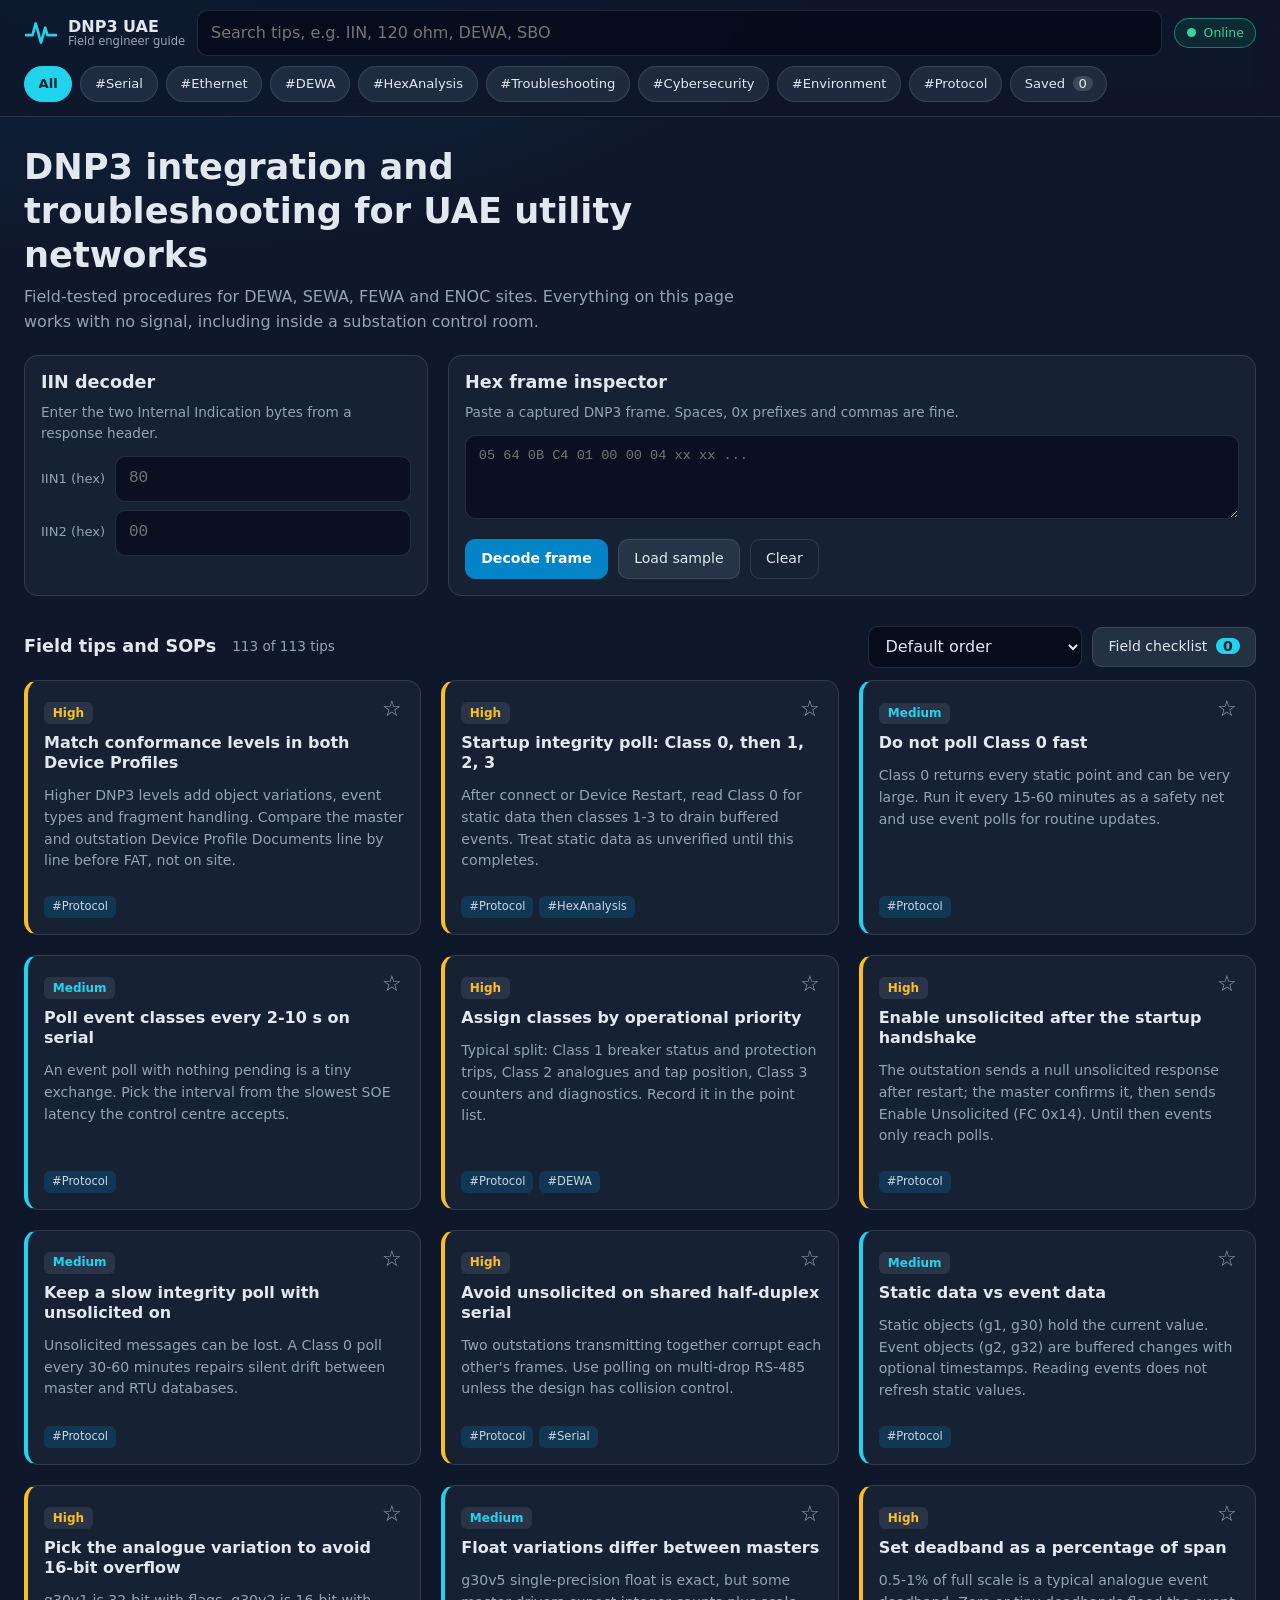
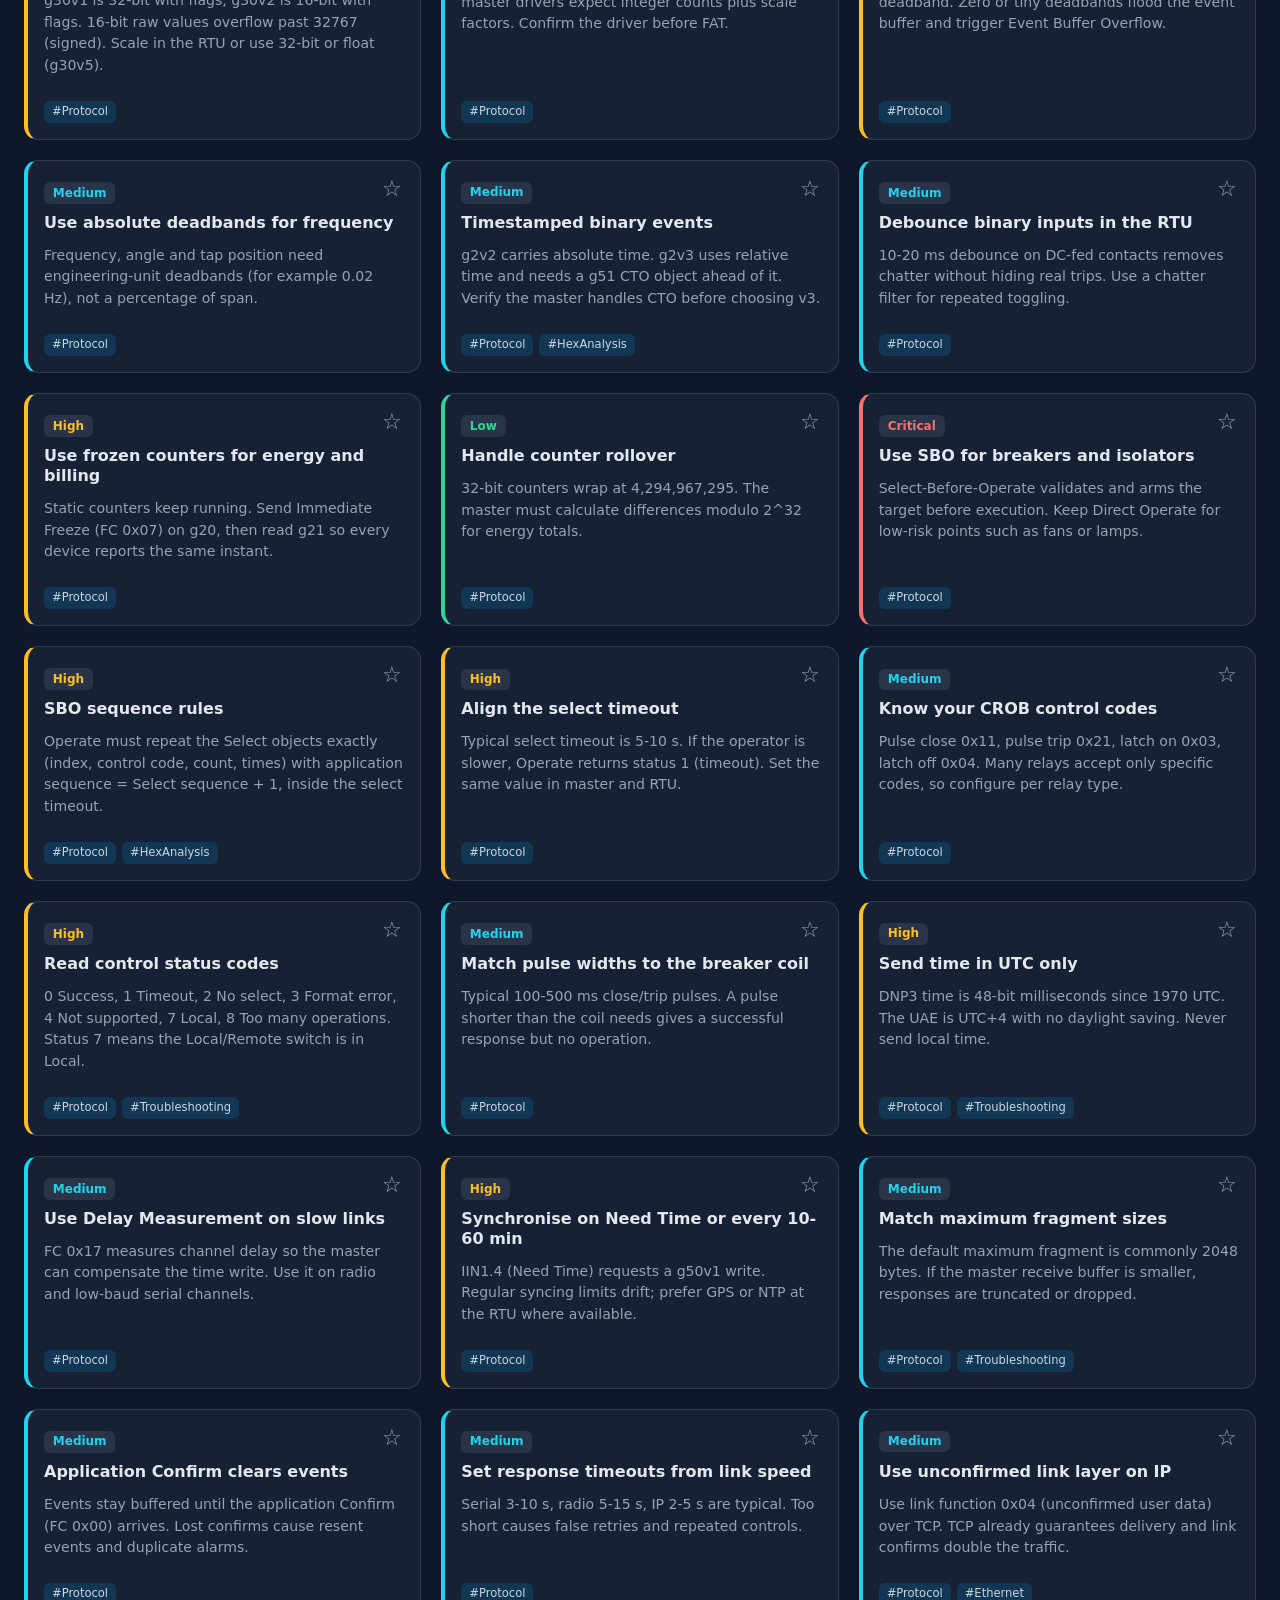
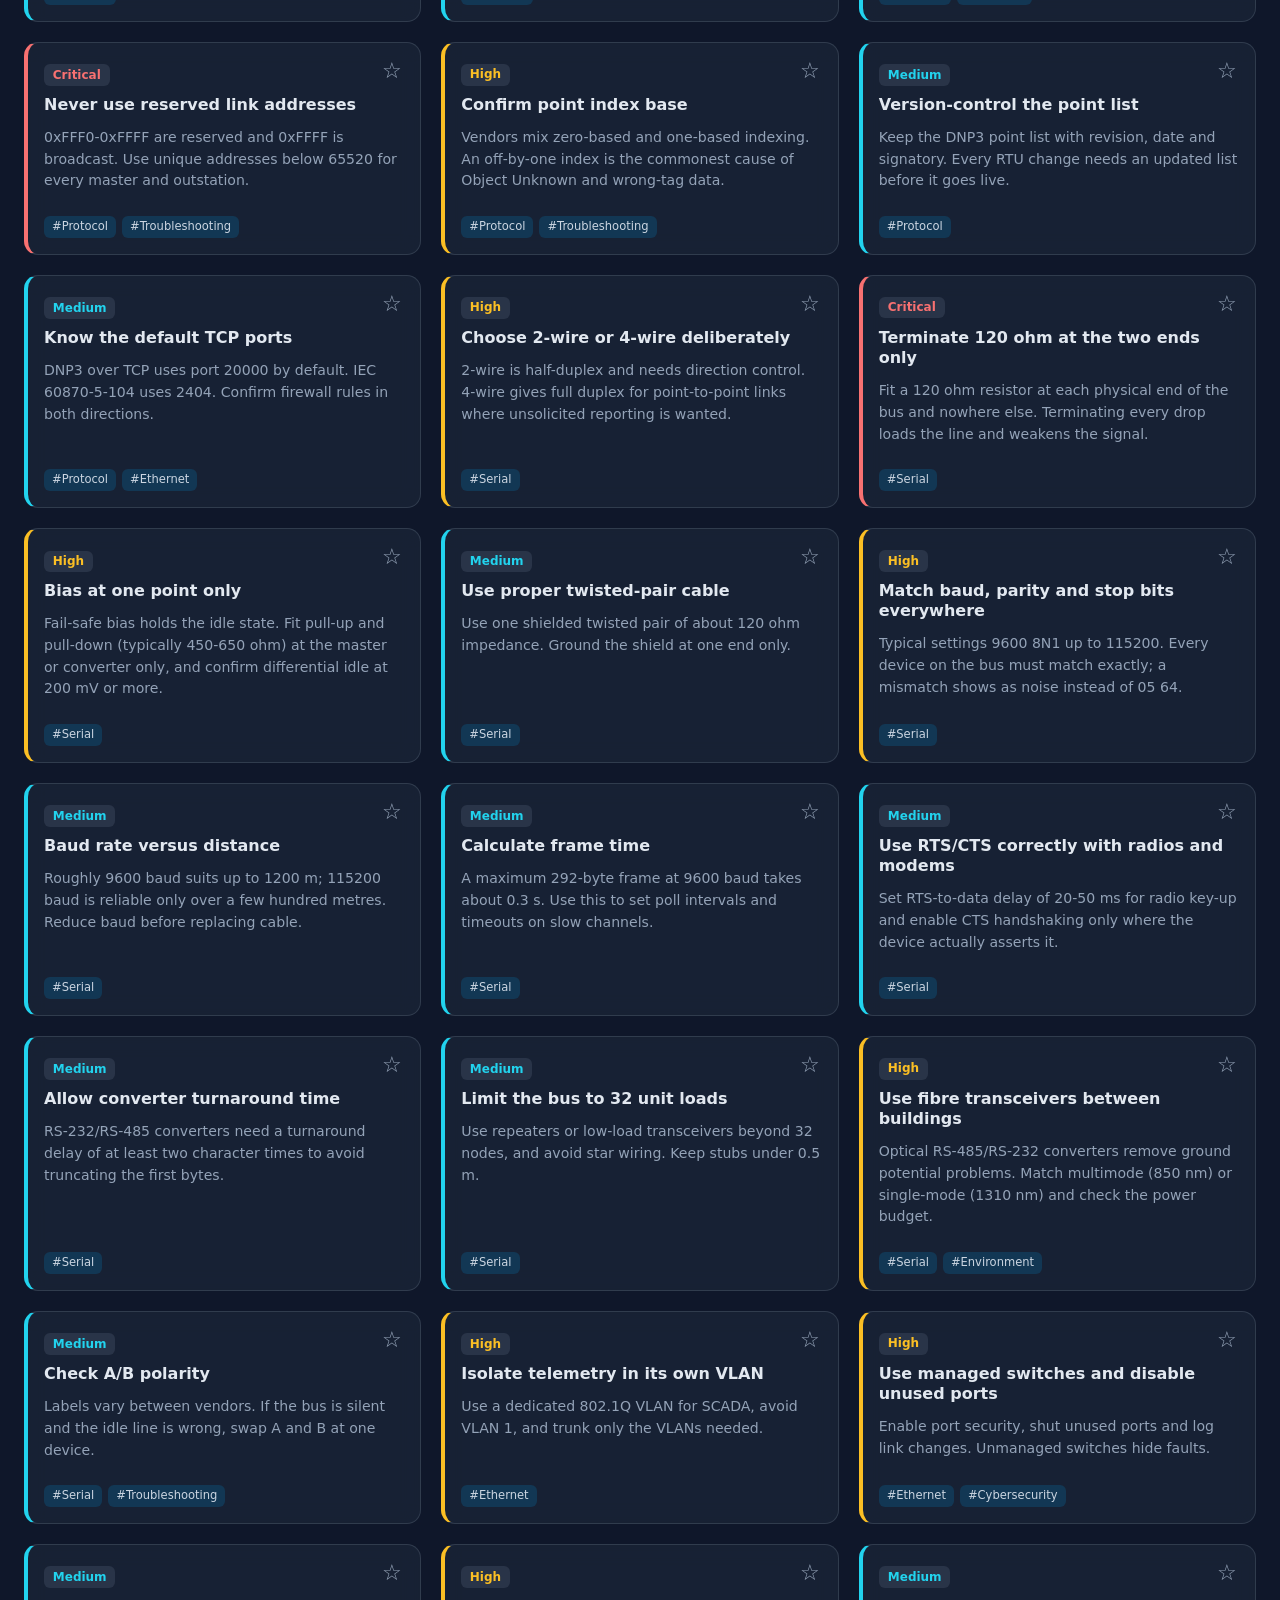
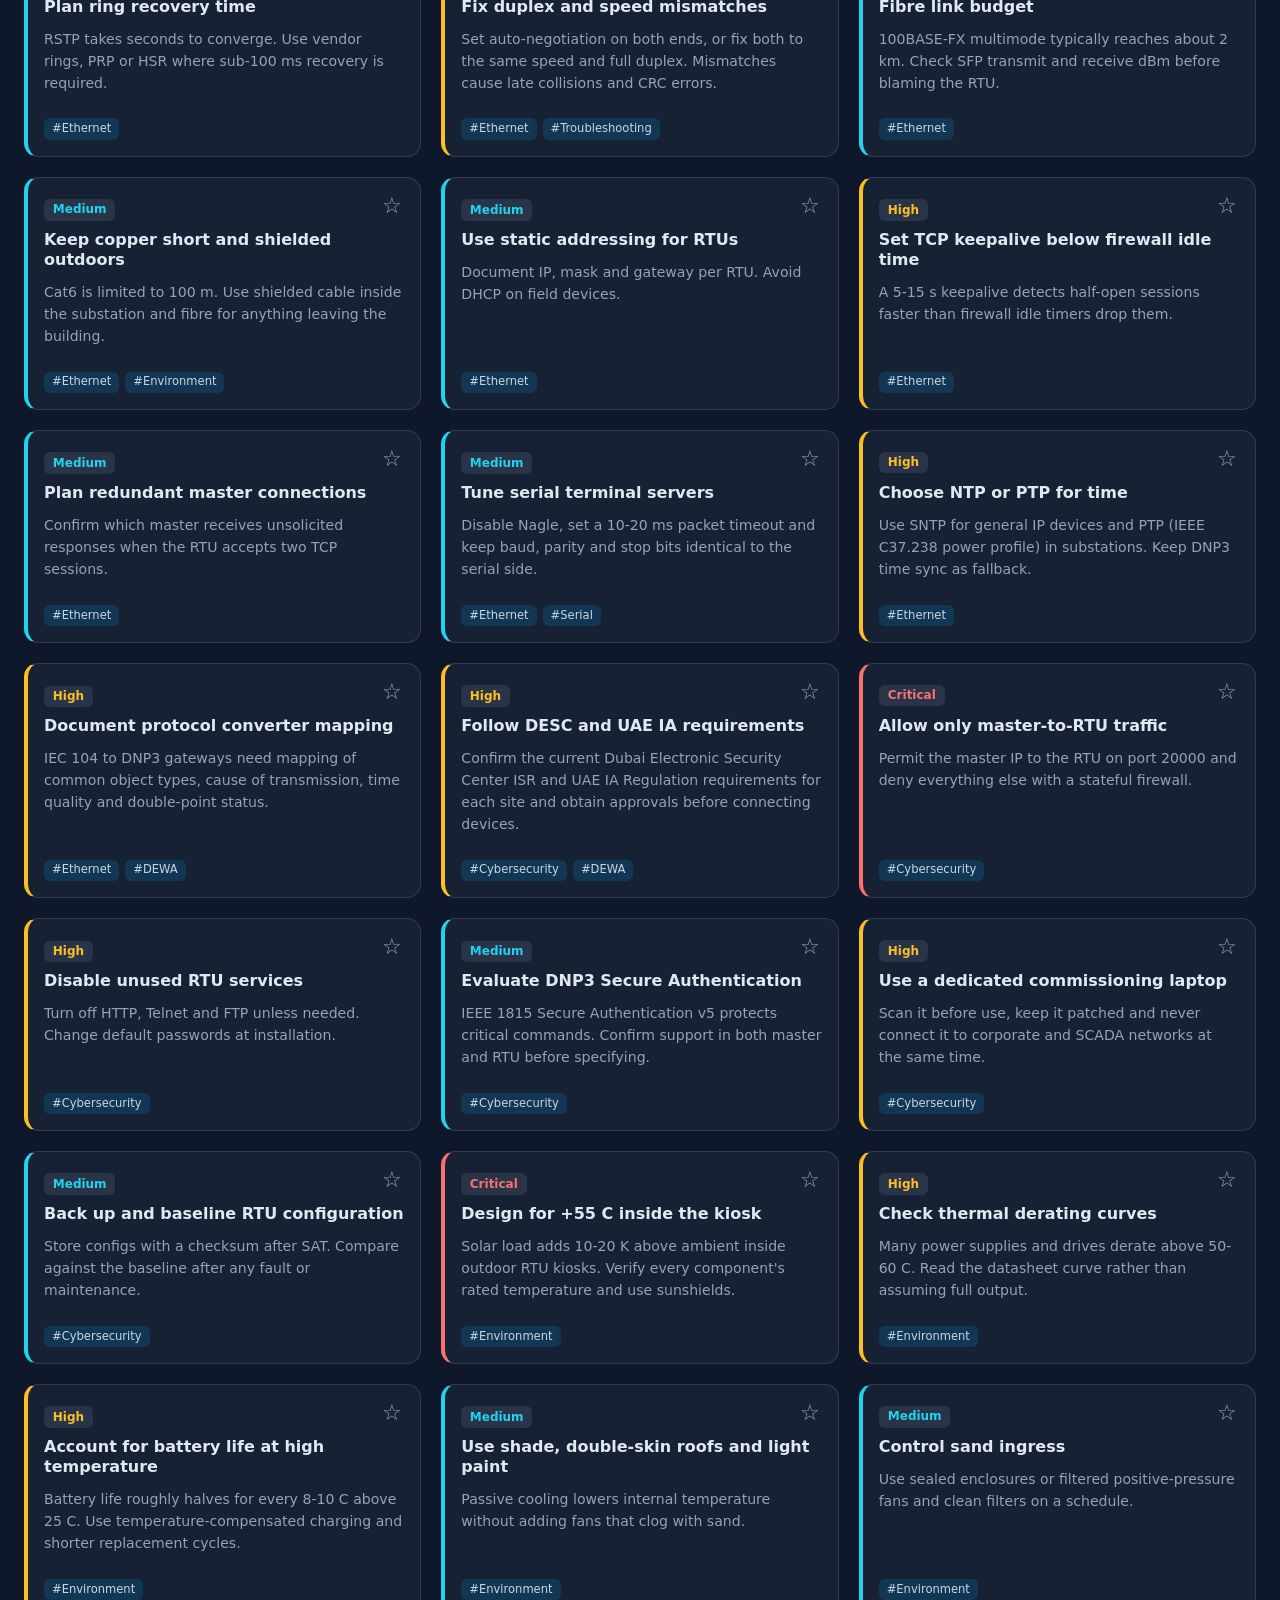
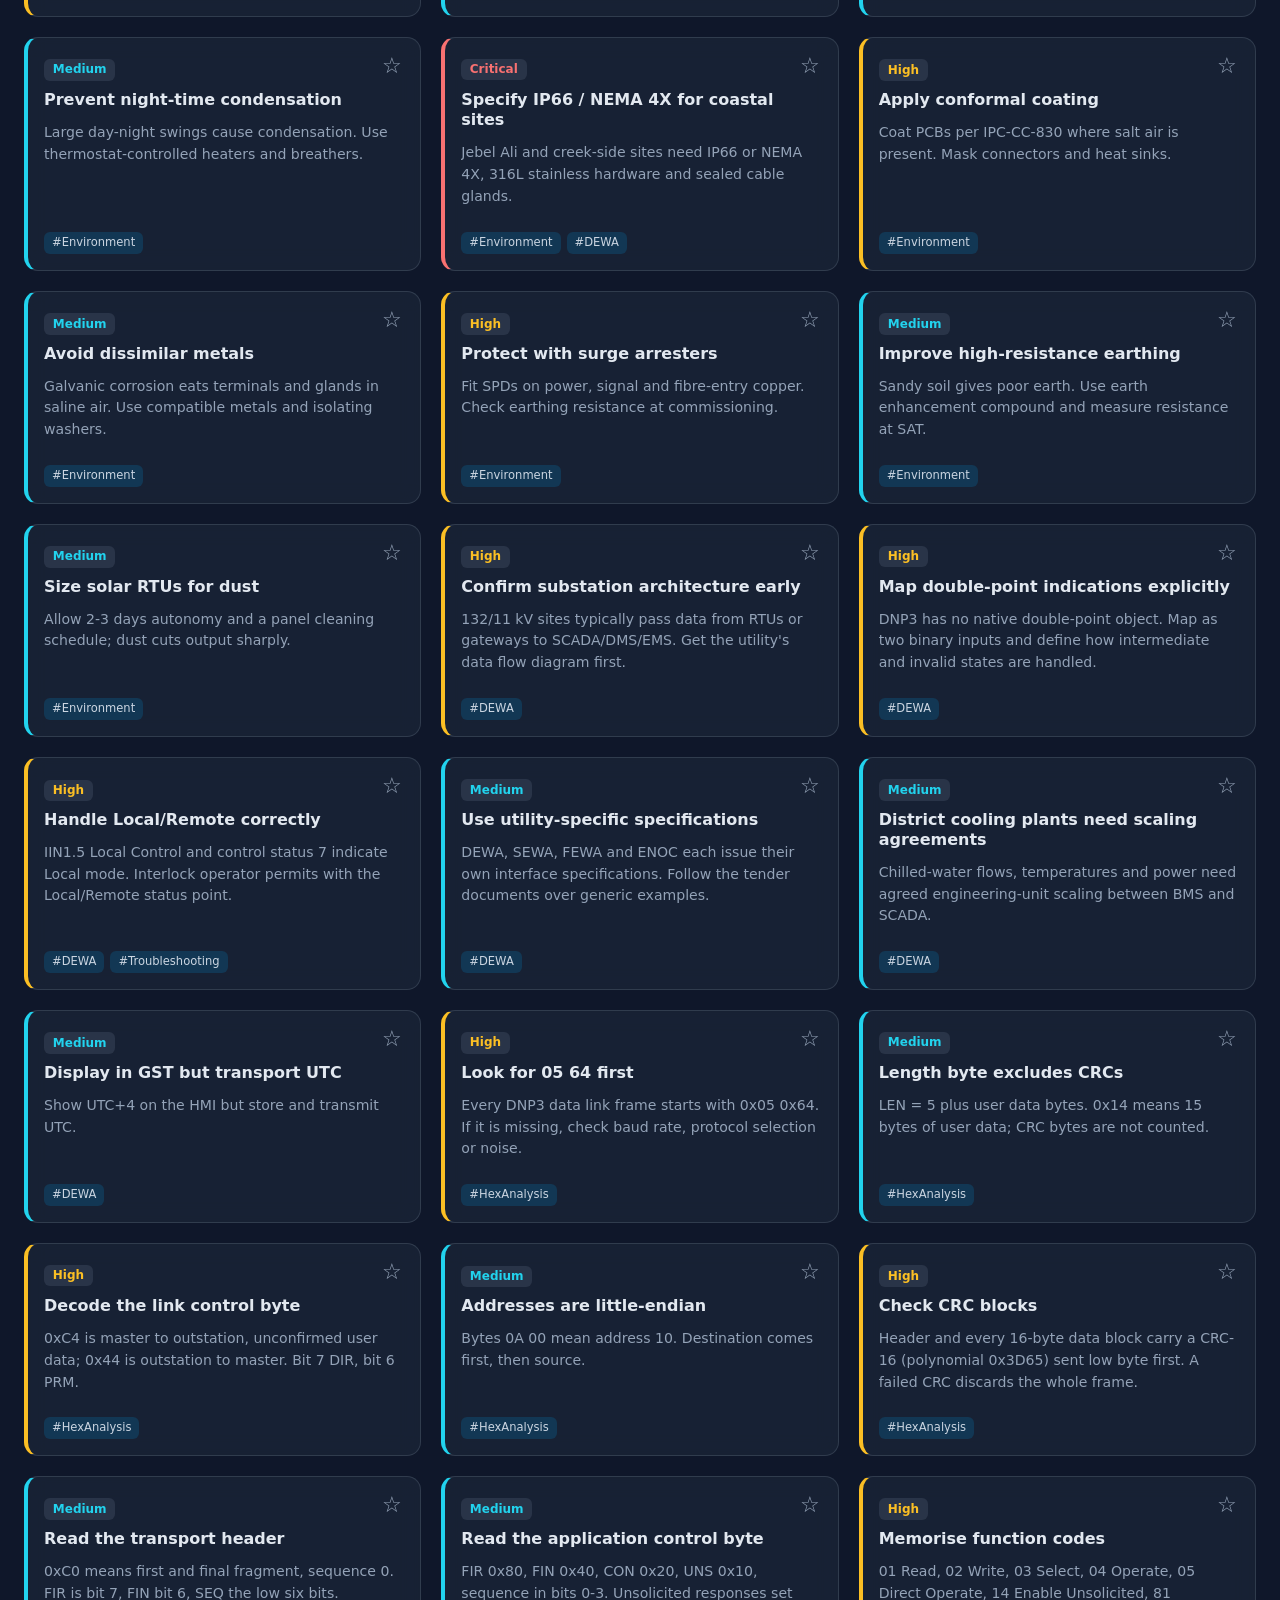
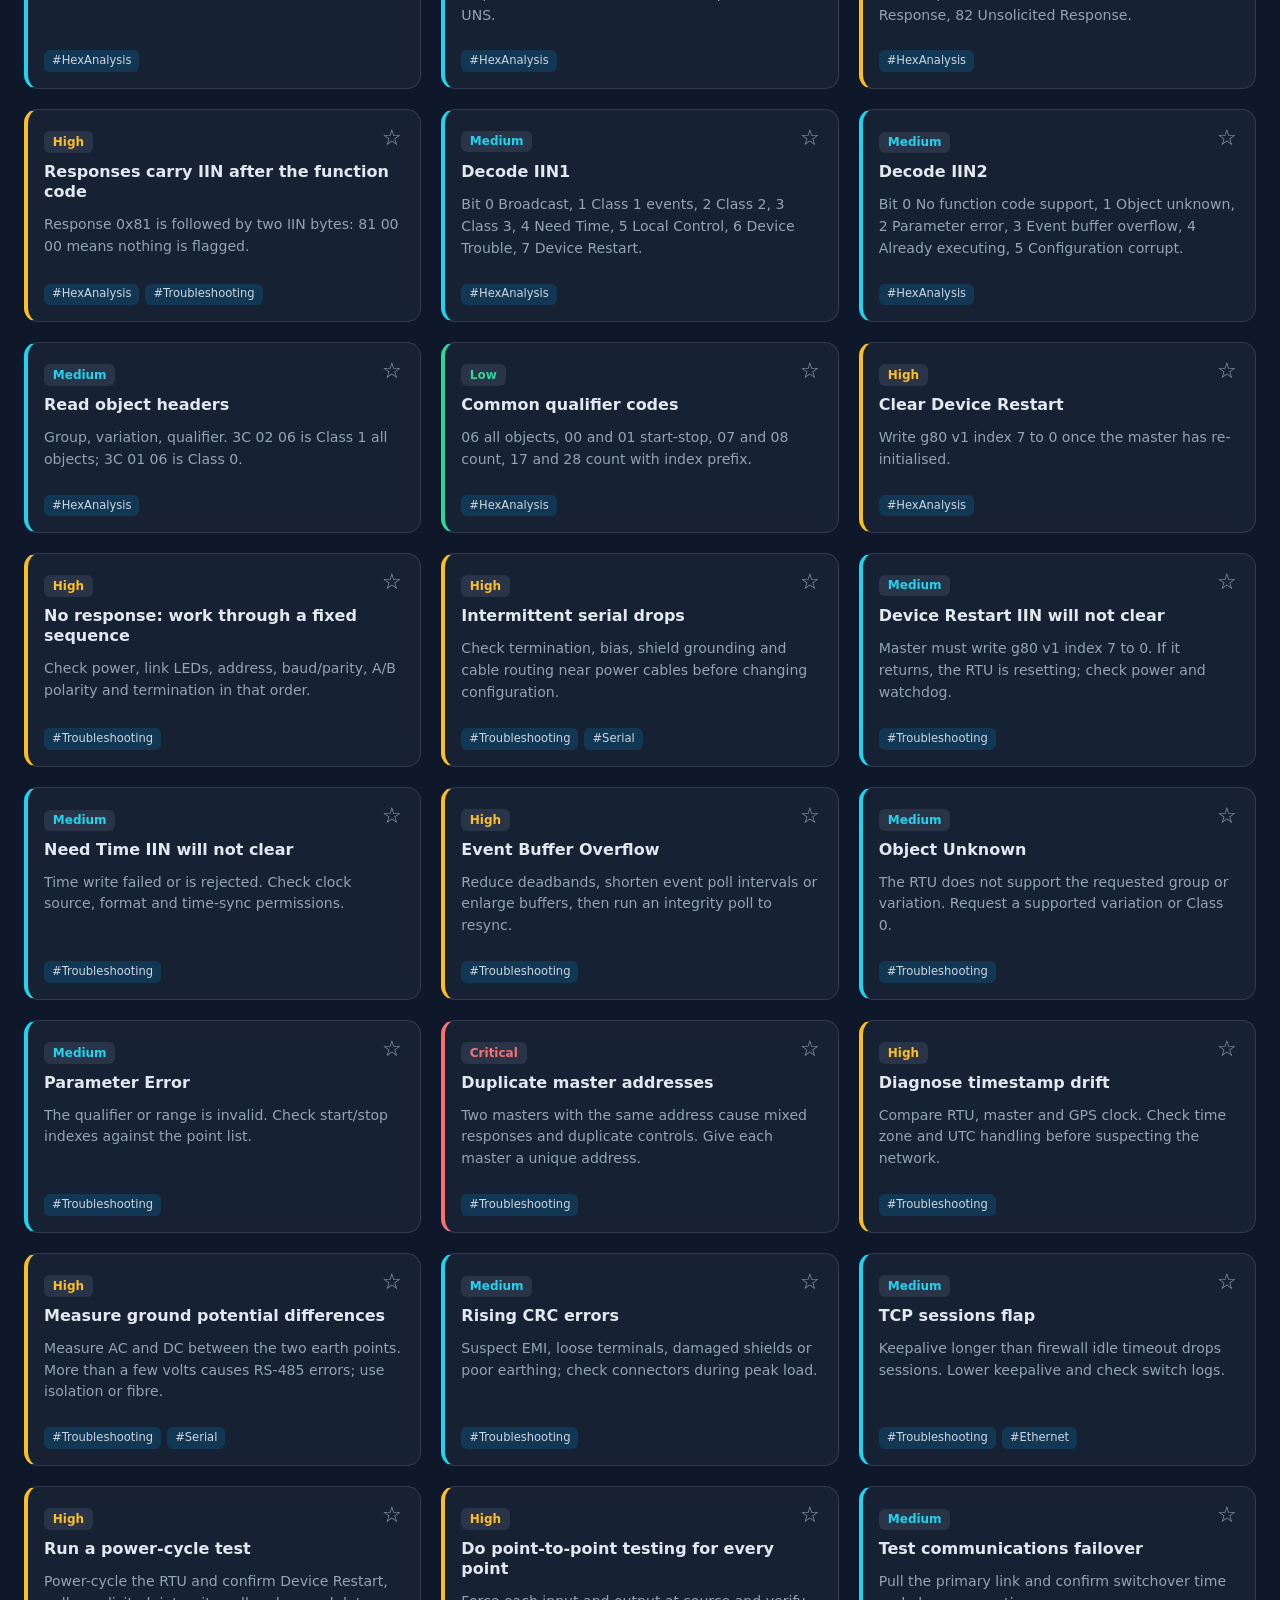
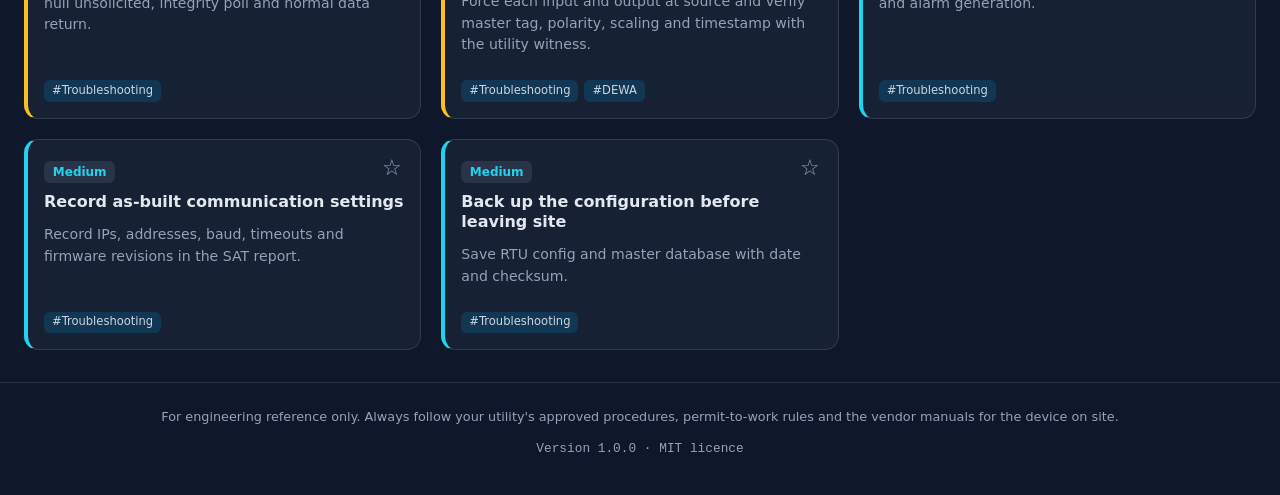
==== index.html @ 5494f258 "Add files via upload" ====
<!DOCTYPE html>
<html lang="en" dir="ltr">
<head>
  <meta charset="utf-8">
  <meta name="viewport" content="width=device-width, initial-scale=1, viewport-fit=cover">
  <title>DNP3 SCADA UAE Field Engineer Guide</title>
  <meta name="description" content="Offline DNP3 integration, communication and troubleshooting guide for SCADA engineers in Dubai and the UAE: 100+ field tips, hex frame inspector, IIN decoder and field checklists.">
  <meta name="keywords" content="DNP3, SCADA, UAE, DEWA, SEWA, FEWA, ENOC, RTU, RS-485, IEC 104, telemetry, troubleshooting">
  <meta name="author" content="DNP3 UAE SCADA Guide">
  <meta name="robots" content="index, follow">
  <meta name="color-scheme" content="dark">

  <!-- Theme / PWA -->
  <meta name="theme-color" content="#0f172a">
  <meta name="application-name" content="DNP3 UAE">
  <meta name="mobile-web-app-capable" content="yes">
  <meta name="apple-mobile-web-app-capable" content="yes">
  <meta name="apple-mobile-web-app-status-bar-style" content="black-translucent">
  <meta name="apple-mobile-web-app-title" content="DNP3 UAE">
  <meta name="msapplication-config" content="browserconfig.xml">
  <meta name="msapplication-TileColor" content="#0f172a">
  <link rel="manifest" href="manifest.json">
  <link rel="canonical" href="https://YOUR-USERNAME.github.io/dnp3-uae-scada-guide/">
  <link rel="icon" href="data:image/svg+xml,%3Csvg xmlns='http://www.w3.org/2000/svg' viewBox='0 0 64 64'%3E%3Crect width='64' height='64' rx='14' fill='%230f172a'/%3E%3Cpath d='M6 36h12l6-20 10 34 8-26 4 12h12' fill='none' stroke='%2322d3ee' stroke-width='4' stroke-linecap='round' stroke-linejoin='round'/%3E%3C/svg%3E" type="image/svg+xml">
  <link rel="apple-touch-icon" href="icon-192.png">

  <!-- Open Graph -->
  <meta property="og:type" content="website">
  <meta property="og:site_name" content="DNP3 UAE SCADA Guide">
  <meta property="og:title" content="DNP3 SCADA UAE Field Engineer Guide">
  <meta property="og:description" content="100+ site-hardened DNP3 tips for UAE utilities: hex frame inspector, IIN decoder, RS-485 and Ethernet diagnostics. Works offline.">
  <meta property="og:image" content="https://YOUR-USERNAME.github.io/dnp3-uae-scada-guide/assets/og-image.png">
  <meta property="og:image:width" content="1200">
  <meta property="og:image:height" content="630">
  <meta property="og:image:alt" content="DNP3 SCADA UAE Field Engineer Guide with telemetry waveform">
  <meta property="og:url" content="https://YOUR-USERNAME.github.io/dnp3-uae-scada-guide/">
  <meta property="og:locale" content="en_AE">

  <!-- Twitter -->
  <meta name="twitter:card" content="summary_large_image">
  <meta name="twitter:title" content="DNP3 SCADA UAE Field Engineer Guide">
  <meta name="twitter:description" content="Offline DNP3 troubleshooting and integration guide for UAE SCADA engineers.">
  <meta name="twitter:image" content="https://YOUR-USERNAME.github.io/dnp3-uae-scada-guide/assets/og-image.png">

  <link rel="stylesheet" href="style.css">
</head>
<body>
  <a class="skip-link" href="#grid">Skip to tips</a>

  <header class="topbar" id="topbar">
    <div class="topbar-row">
      <a class="brand" href="./index.html" aria-label="DNP3 UAE home">
        <svg class="brand-mark" viewBox="0 0 64 64" aria-hidden="true"><path d="M4 36h12l6-22 10 36 8-28 4 14h16" fill="none" stroke="currentColor" stroke-width="5" stroke-linecap="round" stroke-linejoin="round"/></svg>
        <span class="brand-text"><strong>DNP3 UAE</strong><small>Field engineer guide</small></span>
      </a>

      <div class="search-wrap">
        <label class="sr-only" for="search">Search tips</label>
        <input id="search" type="search" placeholder="Search tips, e.g. IIN, 120 ohm, DEWA, SBO" autocomplete="off" spellcheck="false">
      </div>

      <div class="topbar-actions">
        <span id="netStatus" class="badge badge-online" role="status" aria-live="polite"><i class="pulse"></i><span>Online</span></span>
        <button id="installBtn" class="btn btn-accent" type="button" hidden>Install app</button>
      </div>
    </div>

    <nav class="filters" aria-label="Filter by tag">
      <div id="filters" class="pill-row" role="group" aria-label="Tag filters">
        <button class="pill is-active" type="button" data-tag="all">All</button>
        <button class="pill" type="button" data-tag="Serial">#Serial</button>
        <button class="pill" type="button" data-tag="Ethernet">#Ethernet</button>
        <button class="pill" type="button" data-tag="DEWA">#DEWA</button>
        <button class="pill" type="button" data-tag="HexAnalysis">#HexAnalysis</button>
        <button class="pill" type="button" data-tag="Troubleshooting">#Troubleshooting</button>
        <button class="pill" type="button" data-tag="Cybersecurity">#Cybersecurity</button>
        <button class="pill" type="button" data-tag="Environment">#Environment</button>
        <button class="pill" type="button" data-tag="Protocol">#Protocol</button>
        <button class="pill pill-star" type="button" data-tag="bookmarks">Saved <span id="bookmarkCount">0</span></button>
      </div>
    </nav>
  </header>

  <main class="shell">
    <section class="intro" aria-labelledby="introTitle">
      <h1 id="introTitle">DNP3 integration and troubleshooting for UAE utility networks</h1>
      <p>Field-tested procedures for DEWA, SEWA, FEWA and ENOC sites. Everything on this page works with no signal, including inside a substation control room.</p>
    </section>

    <section class="tools" aria-label="Decoder tools">
      <article class="panel" aria-labelledby="iinTitle">
        <h2 id="iinTitle">IIN decoder</h2>
        <p class="hint">Enter the two Internal Indication bytes from a response header.</p>
        <div class="field-row">
          <label for="iin1">IIN1 (hex)</label>
          <input id="iin1" class="mono" type="text" inputmode="text" maxlength="4" placeholder="80" autocomplete="off">
          <label for="iin2">IIN2 (hex)</label>
          <input id="iin2" class="mono" type="text" inputmode="text" maxlength="4" placeholder="00" autocomplete="off">
        </div>
        <ul id="iinOut" class="flag-list" aria-live="polite"></ul>
      </article>

      <article class="panel panel-wide" aria-labelledby="hexTitle">
        <h2 id="hexTitle">Hex frame inspector</h2>
        <p class="hint">Paste a captured DNP3 frame. Spaces, 0x prefixes and commas are fine.</p>
        <label class="sr-only" for="hexInput">DNP3 frame in hex</label>
        <textarea id="hexInput" class="mono" rows="3" spellcheck="false" placeholder="05 64 0B C4 01 00 00 04 xx xx ..."></textarea>
        <div class="btn-row">
          <button id="hexDecode" class="btn btn-accent" type="button">Decode frame</button>
          <button id="hexSample" class="btn" type="button">Load sample</button>
          <button id="hexClear" class="btn btn-ghost" type="button">Clear</button>
        </div>
        <div id="hexOut" class="hex-out" aria-live="polite"></div>
      </article>
    </section>

    <section class="results" aria-labelledby="resultsTitle">
      <div class="results-head">
        <h2 id="resultsTitle">Field tips and SOPs</h2>
        <p id="resultCount" class="count" role="status" aria-live="polite">Loading tips</p>
        <div class="results-actions">
          <label class="sr-only" for="sortSelect">Sort tips</label>
          <select id="sortSelect">
            <option value="default">Default order</option>
            <option value="severity">Highest severity first</option>
            <option value="title">Title A to Z</option>
          </select>
          <button id="checklistBtn" class="btn" type="button">Field checklist <span id="checkCount" class="chip">0</span></button>
        </div>
      </div>

      <div id="grid" class="grid" tabindex="-1"></div>
      <div id="empty" class="empty" hidden>
        <p><strong>No tips match your search.</strong></p>
        <p>Clear the search box or pick another tag.</p>
        <button id="resetFilters" class="btn" type="button">Reset filters</button>
      </div>
    </section>

    <noscript>
      <p class="noscript">This guide needs JavaScript to list its tips and run the decoders. Enable JavaScript and reload.</p>
    </noscript>
  </main>

  <footer class="footer">
    <p>For engineering reference only. Always follow your utility's approved procedures, permit-to-work rules and the vendor manuals for the device on site.</p>
    <p class="mono">Version 1.0.0 &middot; MIT licence</p>
  </footer>

  <!-- Detail modal -->
  <div id="modal" class="modal" role="dialog" aria-modal="true" aria-labelledby="modalTitle" hidden>
    <div class="modal-backdrop" data-close></div>
    <div class="modal-card">
      <button class="modal-close" type="button" data-close aria-label="Close">&times;</button>
      <div id="modalBody"></div>
    </div>
  </div>

  <!-- Checklist drawer -->
  <aside id="checklist" class="drawer" role="dialog" aria-modal="true" aria-labelledby="checklistTitle" hidden>
    <div class="modal-backdrop" data-close-drawer></div>
    <div class="drawer-card">
      <div class="drawer-head">
        <h2 id="checklistTitle">Field checklist</h2>
        <button class="modal-close" type="button" data-close-drawer aria-label="Close checklist">&times;</button>
      </div>
      <p class="hint">Add steps from any tip. Progress is saved on this device.</p>
      <ul id="checklistItems" class="check-list"></ul>
      <div class="btn-row">
        <button id="checklistCopy" class="btn btn-accent" type="button">Copy checklist</button>
        <button id="checklistReset" class="btn btn-ghost" type="button">Clear all</button>
      </div>
    </div>
  </aside>

  <div id="toast" class="toast" role="status" aria-live="polite" hidden></div>

  <script src="script.js"></script>
  <script>
    if ('serviceWorker' in navigator) {
      window.addEventListener('load', function () {
        navigator.serviceWorker.register('service-worker.js').catch(function (err) {
          console.warn('Service worker registration failed:', err);
        });
      });
    }
  </script>
</body>
</html>
---- style.css ----
/* DNP3 SCADA UAE Field Engineer Guide - style.css */
:root {
  --bg: #0f172a; --bg-2: #0b1222; --panel: rgba(30, 41, 59, 0.62); --panel-solid: #1e293b;
  --line: rgba(148, 163, 184, 0.2); --text: #e2e8f0; --muted: #94a3b8;
  --cyan: #22d3ee; --cyan-d: #0284c7; --green: #34d399; --amber: #fbbf24; --red: #f87171; --violet: #a78bfa;
  --radius: 14px; --gap: clamp(12px, 2vw, 20px);
  --font: system-ui, -apple-system, "Segoe UI", Roboto, "Helvetica Neue", Arial, sans-serif;
  --mono: ui-monospace, "SF Mono", Menlo, Consolas, "Liberation Mono", monospace;
  --ease: 180ms ease;
}
*, *::before, *::after { box-sizing: border-box; }
[hidden] { display: none !important; }
html { -webkit-text-size-adjust: 100%; scroll-padding-top: 9rem; }
body {
  margin: 0; font-family: var(--font); color: var(--text); line-height: 1.55;
  background: radial-gradient(1200px 600px at 10% -10%, rgba(2,132,199,.18), transparent 60%), var(--bg);
  background-attachment: fixed; min-height: 100vh;
  padding-left: env(safe-area-inset-left); padding-right: env(safe-area-inset-right);
  padding-bottom: env(safe-area-inset-bottom);
}
body.no-scroll { overflow: hidden; }
h1, h2, h3 { line-height: 1.25; margin: 0 0 .5rem; }
h1 { font-size: clamp(1.4rem, 3.2vw, 2.2rem); max-width: 28ch; }
h2 { font-size: 1.1rem; } h3 { font-size: 1rem; }
p { margin: 0 0 .75rem; }
.mono { font-family: var(--mono); }
.sr-only { position: absolute; width: 1px; height: 1px; overflow: hidden; clip: rect(0 0 0 0); white-space: nowrap; }
.skip-link { position: absolute; left: -999px; top: 0; background: var(--cyan); color: #04202b; padding: .5rem 1rem; z-index: 100; }
.skip-link:focus { left: 8px; top: calc(env(safe-area-inset-top) + 8px); }
:focus-visible { outline: 2px solid var(--cyan); outline-offset: 2px; }

/* header */
.topbar {
  position: sticky; top: 0; z-index: 40;
  padding: calc(env(safe-area-inset-top) + 10px) 16px 10px;
  background: rgba(15, 23, 42, .78); backdrop-filter: blur(14px); -webkit-backdrop-filter: blur(14px);
  border-bottom: 1px solid var(--line);
}
.topbar-row { display: flex; align-items: center; gap: 12px; flex-wrap: wrap; max-width: 1400px; margin: 0 auto; }
.brand { display: flex; align-items: center; gap: 10px; color: var(--text); text-decoration: none; }
.brand-mark { width: 34px; height: 34px; color: var(--cyan); }
.brand-text { display: flex; flex-direction: column; line-height: 1.1; }
.brand-text small { color: var(--muted); font-size: .72rem; }
.search-wrap { flex: 1 1 260px; min-width: 0; }
input, textarea, select {
  width: 100%; font: inherit; color: var(--text); background: rgba(2, 6, 23, .6);
  border: 1px solid var(--line); border-radius: 10px; padding: .6rem .8rem; transition: border-color var(--ease);
}
input[type="search"] { font-size: 16px; }
input:focus, textarea:focus, select:focus { border-color: var(--cyan); outline: none; }
textarea { resize: vertical; font-size: .85rem; }
.topbar-actions { display: flex; align-items: center; gap: 10px; }
.filters { max-width: 1400px; margin: 10px auto 0; }
.pill-row { display: flex; gap: 8px; overflow-x: auto; padding-bottom: 4px; scrollbar-width: thin; }
.pill {
  flex: none; font: inherit; font-size: .82rem; color: var(--text); background: rgba(51, 65, 85, .5);
  border: 1px solid var(--line); border-radius: 999px; padding: .38rem .85rem; cursor: pointer; min-height: 36px;
  transition: background var(--ease), border-color var(--ease), color var(--ease);
}
.pill:hover { border-color: var(--cyan); }
.pill.is-active { background: var(--cyan); color: #04202b; border-color: var(--cyan); font-weight: 600; }
.pill-star span { background: rgba(255,255,255,.14); border-radius: 999px; padding: 0 .45em; margin-left: .25em; }
.pill-star.is-active span { background: rgba(4,32,43,.2); }

/* badges and buttons */
.badge { display: inline-flex; align-items: center; gap: 8px; font-size: .78rem; padding: .3rem .7rem; border-radius: 999px; border: 1px solid; white-space: nowrap; }
.badge-online { color: var(--green); border-color: rgba(52,211,153,.5); background: rgba(16,185,129,.12); }
.badge-offline { color: var(--amber); border-color: rgba(251,191,36,.5); background: rgba(251,191,36,.12); }
.pulse { width: 9px; height: 9px; border-radius: 50%; background: currentColor; animation: pulse 2s infinite; }
@keyframes pulse { 0% { box-shadow: 0 0 0 0 currentColor; opacity: 1; } 70% { box-shadow: 0 0 0 8px transparent; opacity: .7; } 100% { box-shadow: 0 0 0 0 transparent; opacity: 1; } }
.btn {
  font: inherit; font-size: .88rem; color: var(--text); background: rgba(51, 65, 85, .6); border: 1px solid var(--line);
  border-radius: 10px; padding: .5rem .95rem; min-height: 40px; cursor: pointer; transition: background var(--ease), border-color var(--ease);
}
.btn:hover { border-color: var(--cyan); }
.btn-accent { background: var(--cyan-d); border-color: var(--cyan-d); color: #fff; font-weight: 600; }
.btn-accent:hover { background: #0369a1; }
.btn-ghost { background: transparent; }
.btn-row { display: flex; flex-wrap: wrap; gap: 10px; margin-top: .75rem; }
.chip { background: var(--cyan); color: #04202b; border-radius: 999px; padding: 0 .5em; font-weight: 700; margin-left: .3em; }
.link { background: none; border: 0; color: var(--cyan); font: inherit; cursor: pointer; text-decoration: underline; }

/* layout */
.shell { max-width: 1400px; margin: 0 auto; padding: var(--gap) 16px 2rem; }
.intro { margin: 8px 0 var(--gap); }
.intro p { color: var(--muted); max-width: 70ch; }
.tools { display: grid; grid-template-columns: 1fr; gap: var(--gap); margin-bottom: calc(var(--gap) * 1.5); }
.panel { background: var(--panel); border: 1px solid var(--line); border-radius: var(--radius); padding: 16px; backdrop-filter: blur(10px); -webkit-backdrop-filter: blur(10px); }
.hint { color: var(--muted); font-size: .85rem; }
.field-row { display: grid; grid-template-columns: auto 1fr; gap: 8px 10px; align-items: center; }
.field-row label { font-size: .82rem; color: var(--muted); }
.field-row input { text-transform: uppercase; }
.flag-list { list-style: none; padding: 0; margin: .75rem 0 0; display: grid; gap: 6px; }
.flag { padding: .45rem .7rem; border-radius: 8px; font-size: .85rem; border-left: 4px solid; background: rgba(2,6,23,.45); list-style: none; margin: 0; }
.flag.ok { border-color: var(--green); } .flag.warn { border-color: var(--amber); } .flag.bad { border-color: var(--red); }
.table-wrap { overflow-x: auto; margin-top: .75rem; }
.hex-table { width: 100%; border-collapse: collapse; font-size: .82rem; }
.hex-table th, .hex-table td { text-align: left; padding: .4rem .6rem; border-bottom: 1px solid var(--line); vertical-align: top; }
.hex-table th { color: var(--muted); font-weight: 600; }
.hex-table tr.ok td:last-child { color: var(--green); } .hex-table tr.bad td:last-child { color: var(--red); }

/* results + cards */
.results-head { display: flex; flex-wrap: wrap; align-items: center; gap: 10px 16px; margin-bottom: 12px; }
.results-head h2 { margin: 0; }
.count { margin: 0; color: var(--muted); font-size: .85rem; }
.results-actions { margin-left: auto; display: flex; gap: 10px; align-items: center; }
.results-actions select { width: auto; }
.grid { display: grid; grid-template-columns: repeat(auto-fill, minmax(min(100%, 300px), 1fr)); gap: var(--gap); outline: none; }
.card {
  position: relative; display: flex; flex-direction: column; gap: 4px; padding: 16px; cursor: pointer; min-height: 190px;
  background: var(--panel); border: 1px solid var(--line); border-left: 4px solid var(--muted); border-radius: var(--radius);
  backdrop-filter: blur(10px); -webkit-backdrop-filter: blur(10px); transition: border-color var(--ease), transform var(--ease);
}
.card:hover { border-color: var(--cyan); transform: translateY(-2px); }
.card.sev-C { border-left-color: var(--red); } .card.sev-H { border-left-color: var(--amber); }
.card.sev-M { border-left-color: var(--cyan); } .card.sev-L { border-left-color: var(--green); }
.card p { color: var(--muted); font-size: .88rem; display: -webkit-box; -webkit-line-clamp: 4; -webkit-box-orient: vertical; overflow: hidden; }
.card-top { display: flex; justify-content: space-between; align-items: center; }
.sev { font-size: .75rem; font-weight: 600; padding: .1rem .55rem; border-radius: 6px; background: rgba(148,163,184,.15); }
.card.sev-C .sev { color: var(--red); } .card.sev-H .sev { color: var(--amber); }
.card.sev-M .sev { color: var(--cyan); } .card.sev-L .sev { color: var(--green); }
.bm { background: none; border: 0; color: var(--muted); font-size: 1.35rem; cursor: pointer; width: 40px; height: 40px; margin: -8px -8px 0 0; }
.bm.is-saved { color: var(--amber); }
.tags { display: flex; flex-wrap: wrap; gap: 6px; margin-top: auto; padding-top: 8px; }
.tag { font-size: .72rem; color: #cbd5e1; background: rgba(2,132,199,.22); border-radius: 6px; padding: .12rem .5rem; }
.empty { text-align: center; padding: 3rem 1rem; color: var(--muted); }

/* modal + drawer */
.modal, .drawer { position: fixed; inset: 0; z-index: 80; display: flex; align-items: center; justify-content: center; padding: 16px; }
.drawer { justify-content: flex-end; align-items: stretch; padding: 0; }
.modal-backdrop { position: absolute; inset: 0; background: rgba(2, 6, 23, .72); backdrop-filter: blur(4px); -webkit-backdrop-filter: blur(4px); }
.modal-card, .drawer-card {
  position: relative; background: var(--panel-solid); border: 1px solid var(--line); border-radius: var(--radius);
  padding: 22px; width: min(680px, 100%); max-height: calc(100vh - 32px); overflow-y: auto;
}
.drawer-card {
  width: min(420px, 100%); max-height: none; border-radius: 0; border-width: 0 0 0 1px;
  padding-top: calc(env(safe-area-inset-top) + 20px); padding-bottom: calc(env(safe-area-inset-bottom) + 20px);
}
.drawer-head { display: flex; justify-content: space-between; align-items: center; }
.modal-close { position: absolute; top: 8px; right: 10px; background: none; border: 0; color: var(--muted); font-size: 2rem; line-height: 1; cursor: pointer; width: 44px; height: 44px; }
.drawer-head .modal-close { position: static; }
.modal-text { font-size: 1rem; }
.sev-chip-C { color: var(--red); } .sev-chip-H { color: var(--amber); } .sev-chip-M { color: var(--cyan); } .sev-chip-L { color: var(--green); }
.field-note { background: rgba(251,191,36,.1); border-left: 4px solid var(--amber); border-radius: 8px; padding: .6rem .9rem; margin: .75rem 0; }
.field-note p { margin: .25rem 0 0; }
.snippet { display: flex; gap: 10px; align-items: center; background: #020617; border: 1px solid var(--line); border-radius: 10px; padding: .6rem .8rem; margin: .75rem 0; flex-wrap: wrap; }
.snippet pre { margin: 0; flex: 1 1 200px; overflow-x: auto; color: var(--green); font-size: .85rem; }
.check-list { list-style: none; padding: 0; margin: 1rem 0; display: grid; gap: 8px; }
.check-item { display: flex; justify-content: space-between; gap: 10px; align-items: center; padding: .6rem .75rem; background: rgba(2,6,23,.45); border-radius: 10px; }
.check-item label { display: flex; gap: 10px; align-items: flex-start; cursor: pointer; }
.check-item input { width: 20px; height: 20px; margin-top: 2px; padding: 0; accent-color: var(--cyan); flex: none; }
.check-item.is-done span { text-decoration: line-through; color: var(--muted); }
.check-empty { color: var(--muted); }

/* toast */
.toast {
  position: fixed; left: 50%; bottom: calc(env(safe-area-inset-bottom) + 20px); transform: translate(-50%, 20px);
  background: #0c4a6e; color: #fff; border: 1px solid var(--cyan); border-radius: 12px; padding: .7rem 1.1rem; z-index: 120;
  max-width: calc(100% - 32px); opacity: 0; transition: opacity var(--ease), transform var(--ease); box-shadow: 0 10px 30px rgba(0,0,0,.4);
}
.toast.show { opacity: 1; transform: translate(-50%, 0); }
.footer { text-align: center; color: var(--muted); font-size: .8rem; padding: 1.5rem 16px calc(env(safe-area-inset-bottom) + 1.5rem); border-top: 1px solid var(--line); }
.noscript { color: var(--amber); }

/* scrollbars */
* { scrollbar-width: thin; scrollbar-color: #334155 transparent; }
::-webkit-scrollbar { width: 8px; height: 8px; } ::-webkit-scrollbar-thumb { background: #334155; border-radius: 8px; }

/* breakpoints */
@media (min-width: 640px) { .topbar { padding-left: 24px; padding-right: 24px; } .shell { padding-left: 24px; padding-right: 24px; } }
@media (min-width: 900px) { .tools { grid-template-columns: minmax(280px, 1fr) 2fr; } }
@media (min-width: 2200px) { html { font-size: 20px; } .topbar-row, .filters, .shell { max-width: 2400px; } }
@media (max-width: 480px) { .brand-text small { display: none; } .results-actions { margin-left: 0; width: 100%; } .results-actions select { flex: 1; } }
@media (prefers-reduced-motion: reduce) { *, *::before, *::after { animation: none !important; transition: none !important; } }
@media (forced-colors: active) { .card, .panel, .pill { border: 1px solid CanvasText; } }
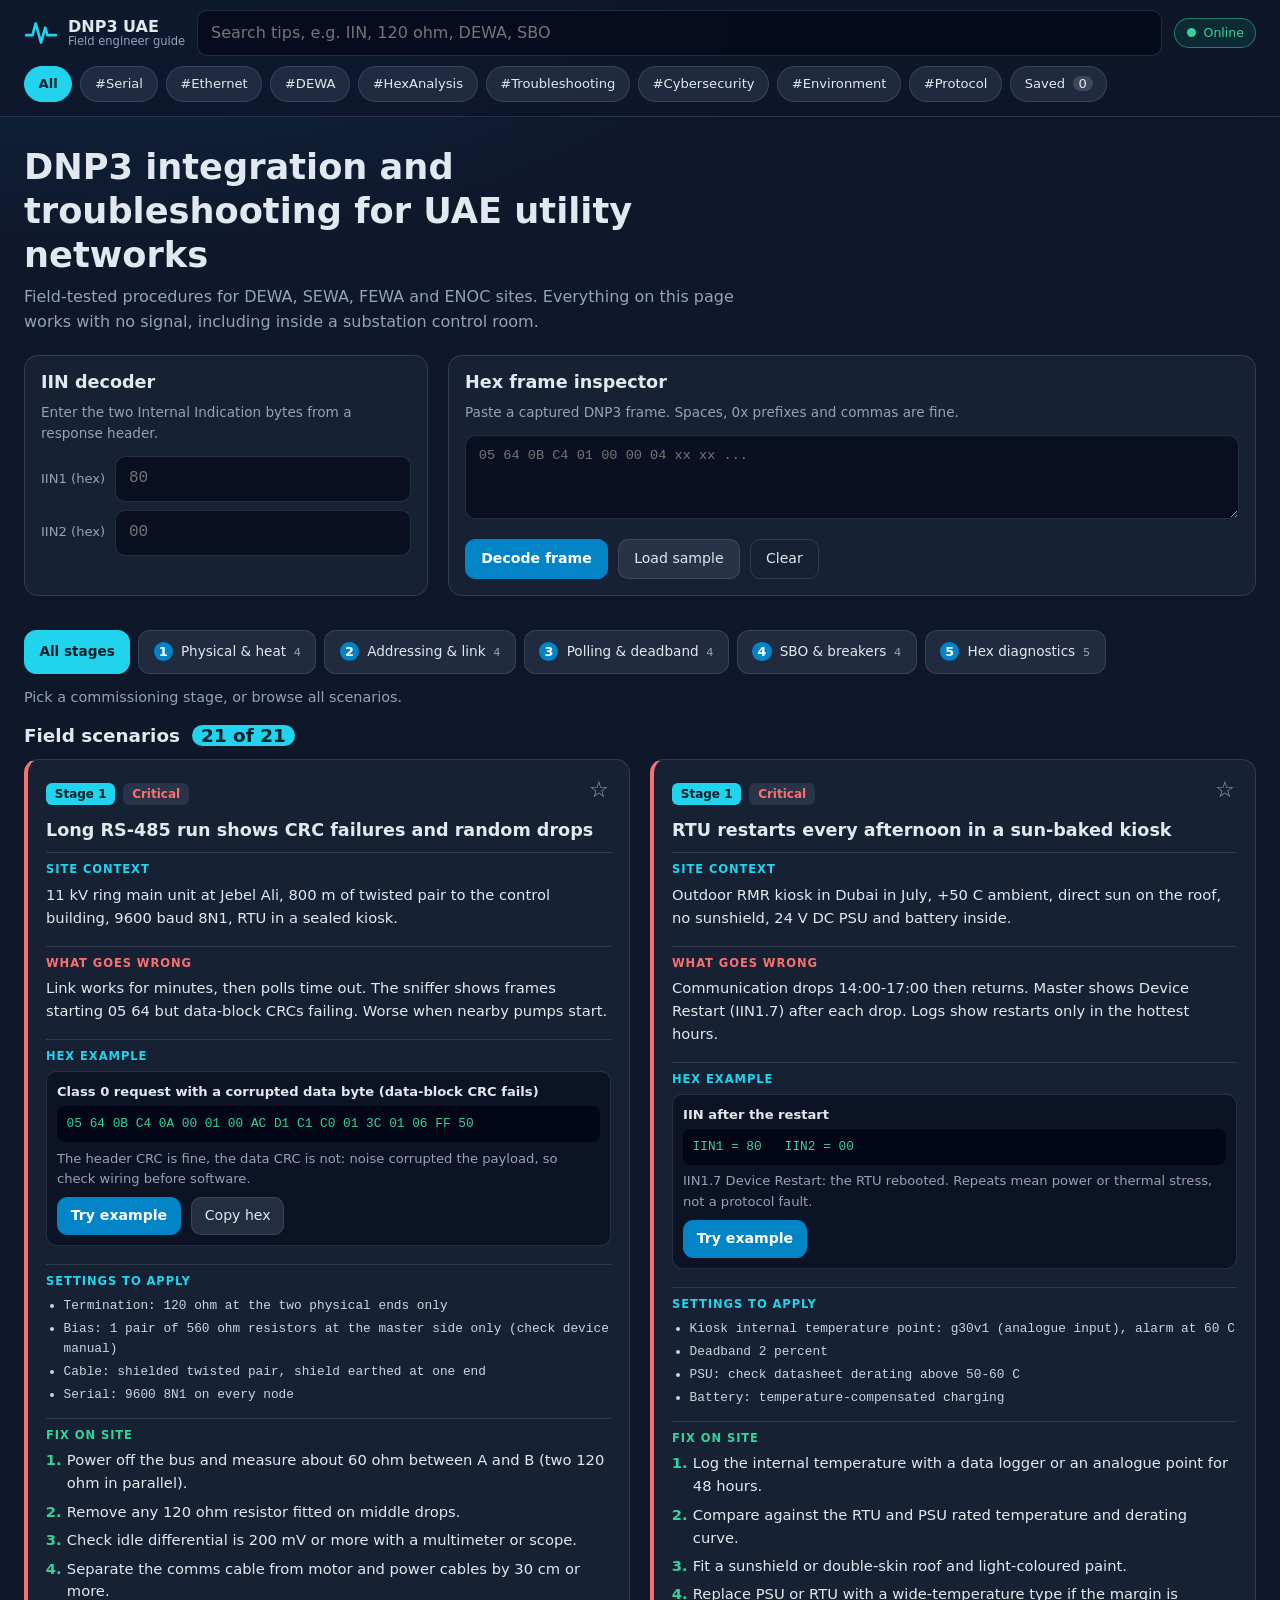
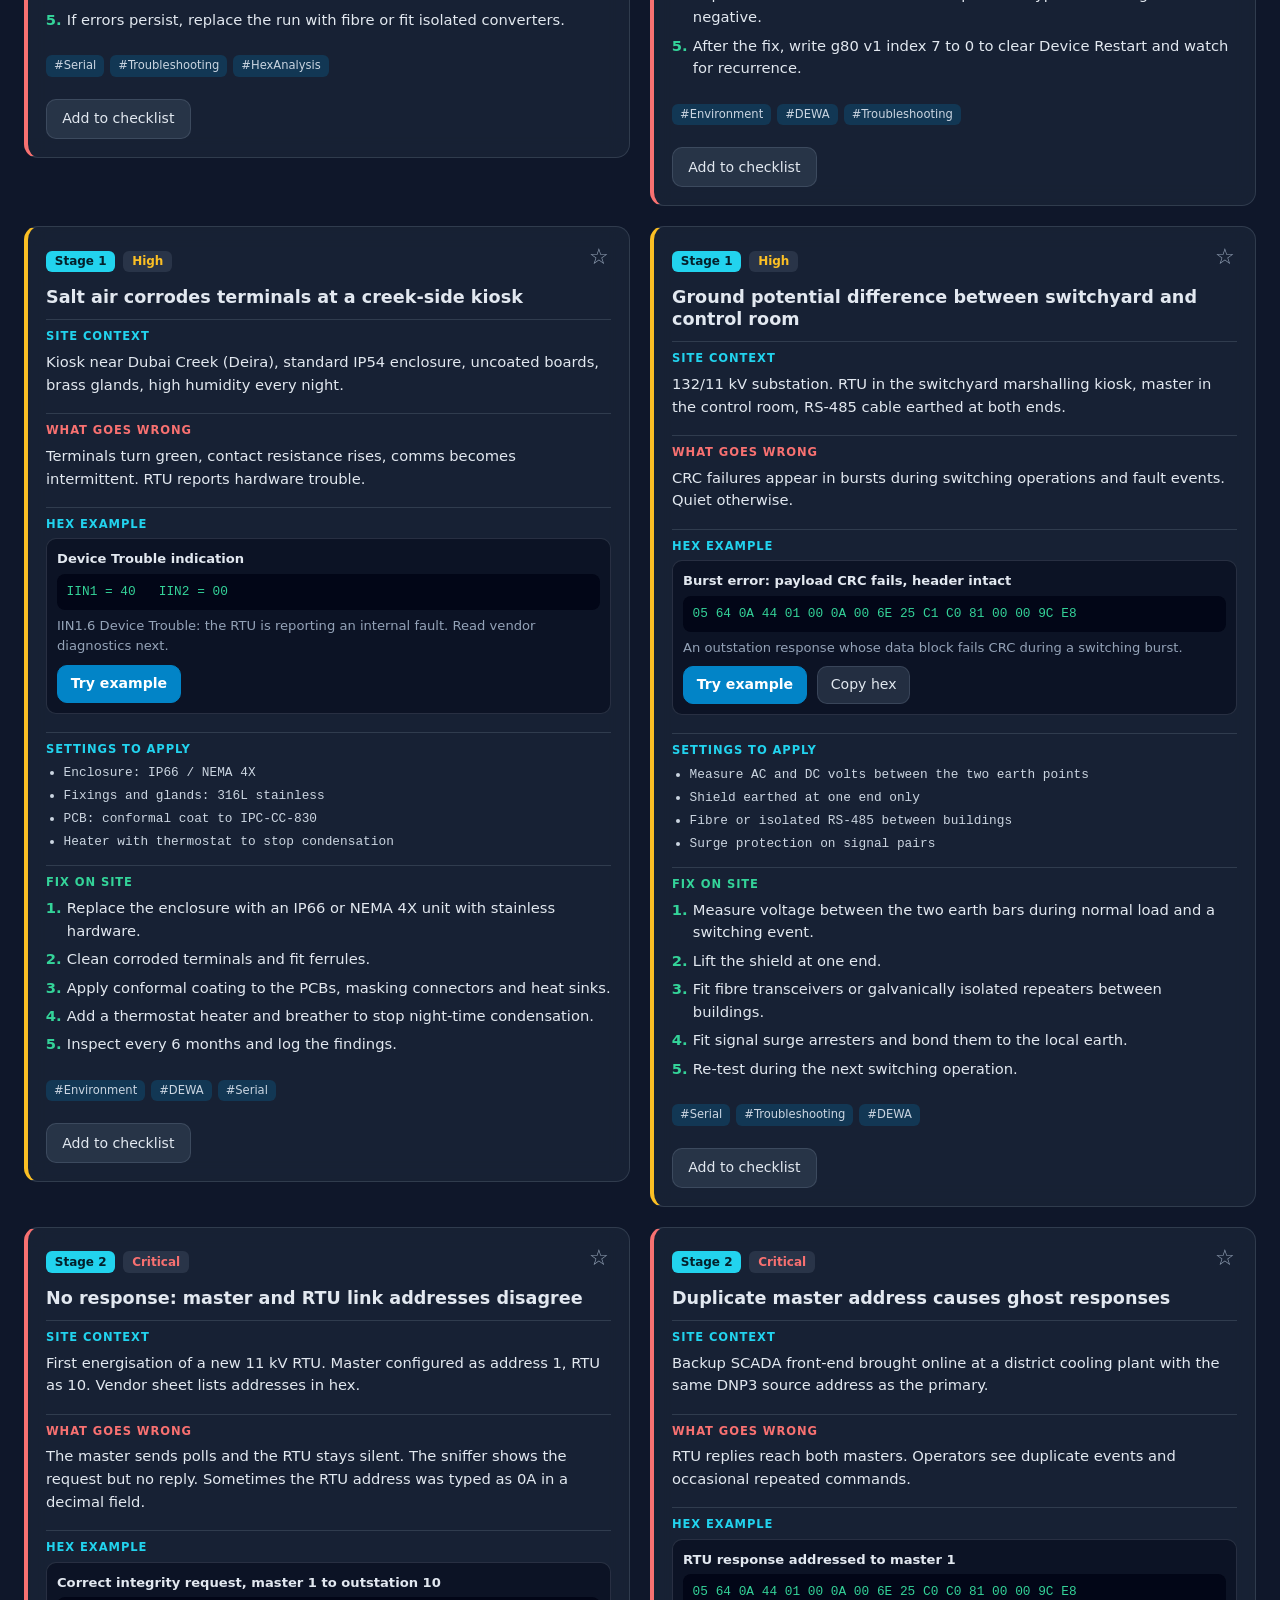
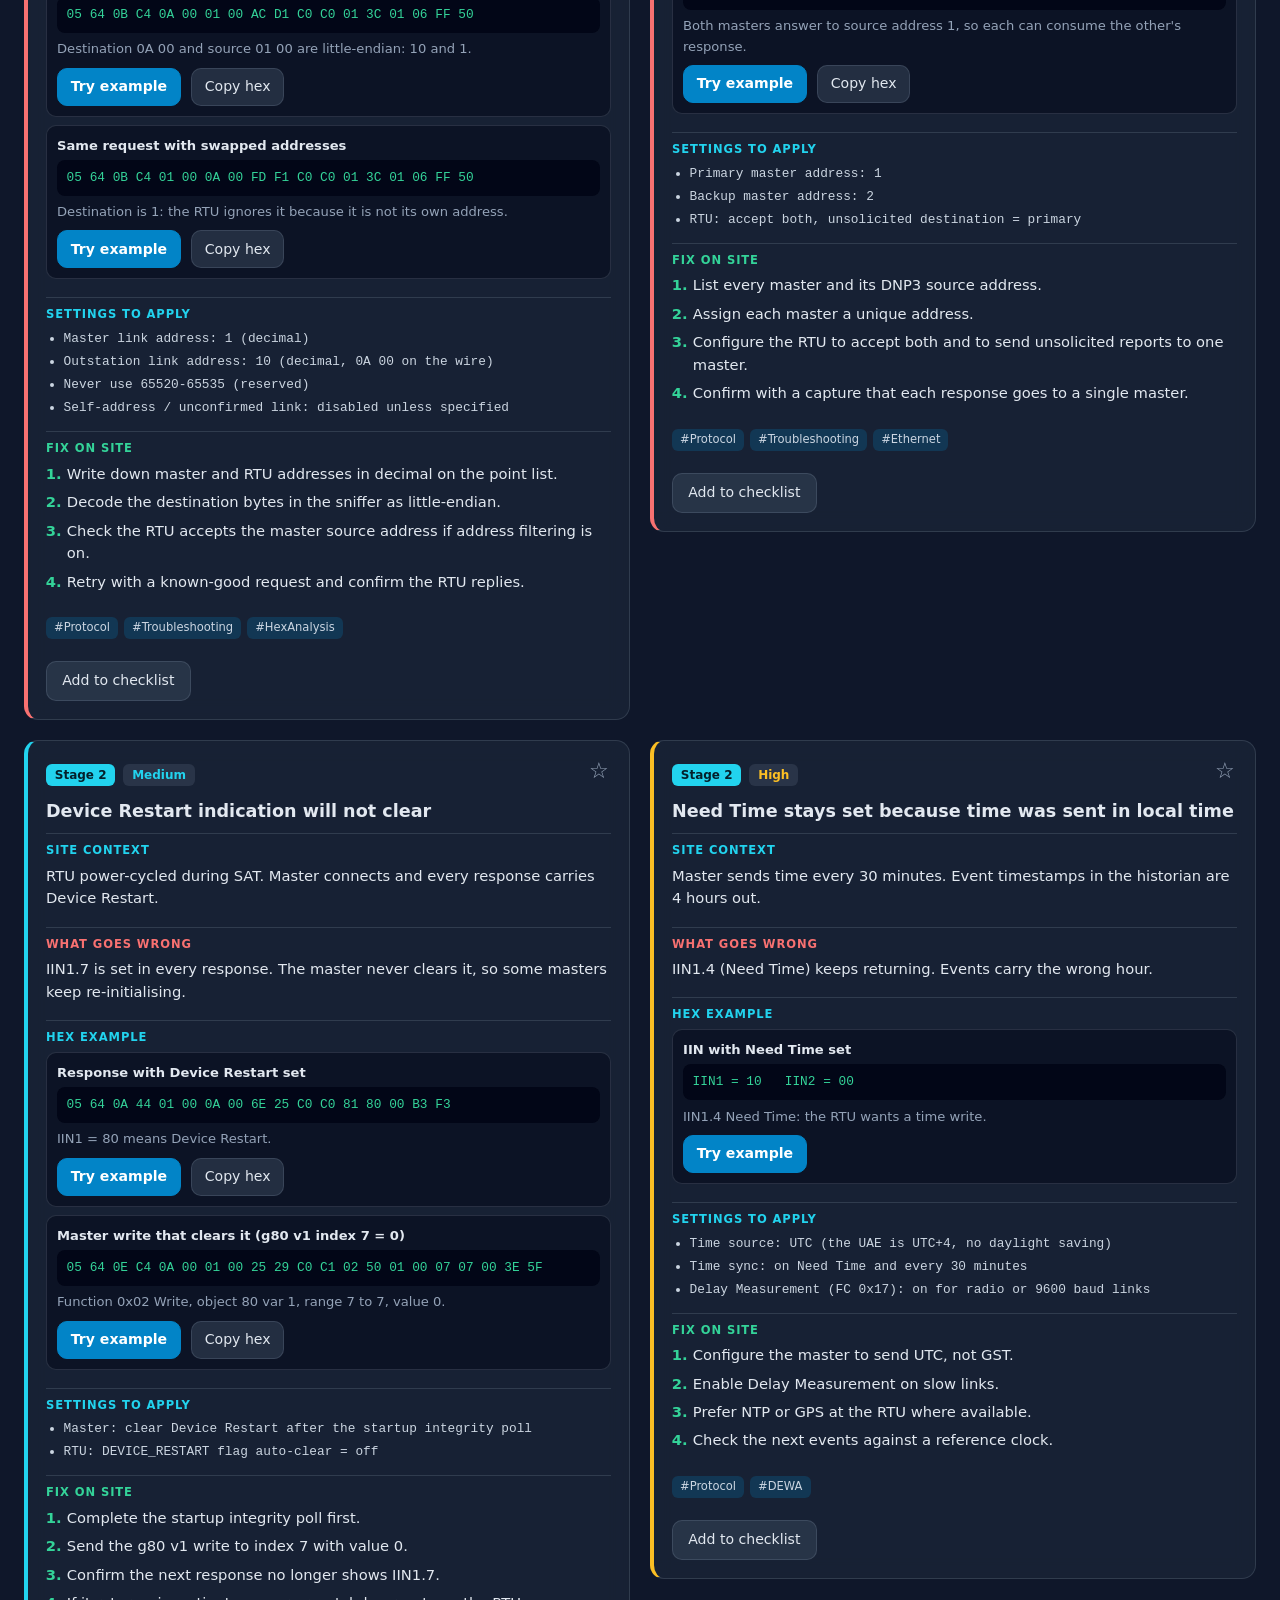
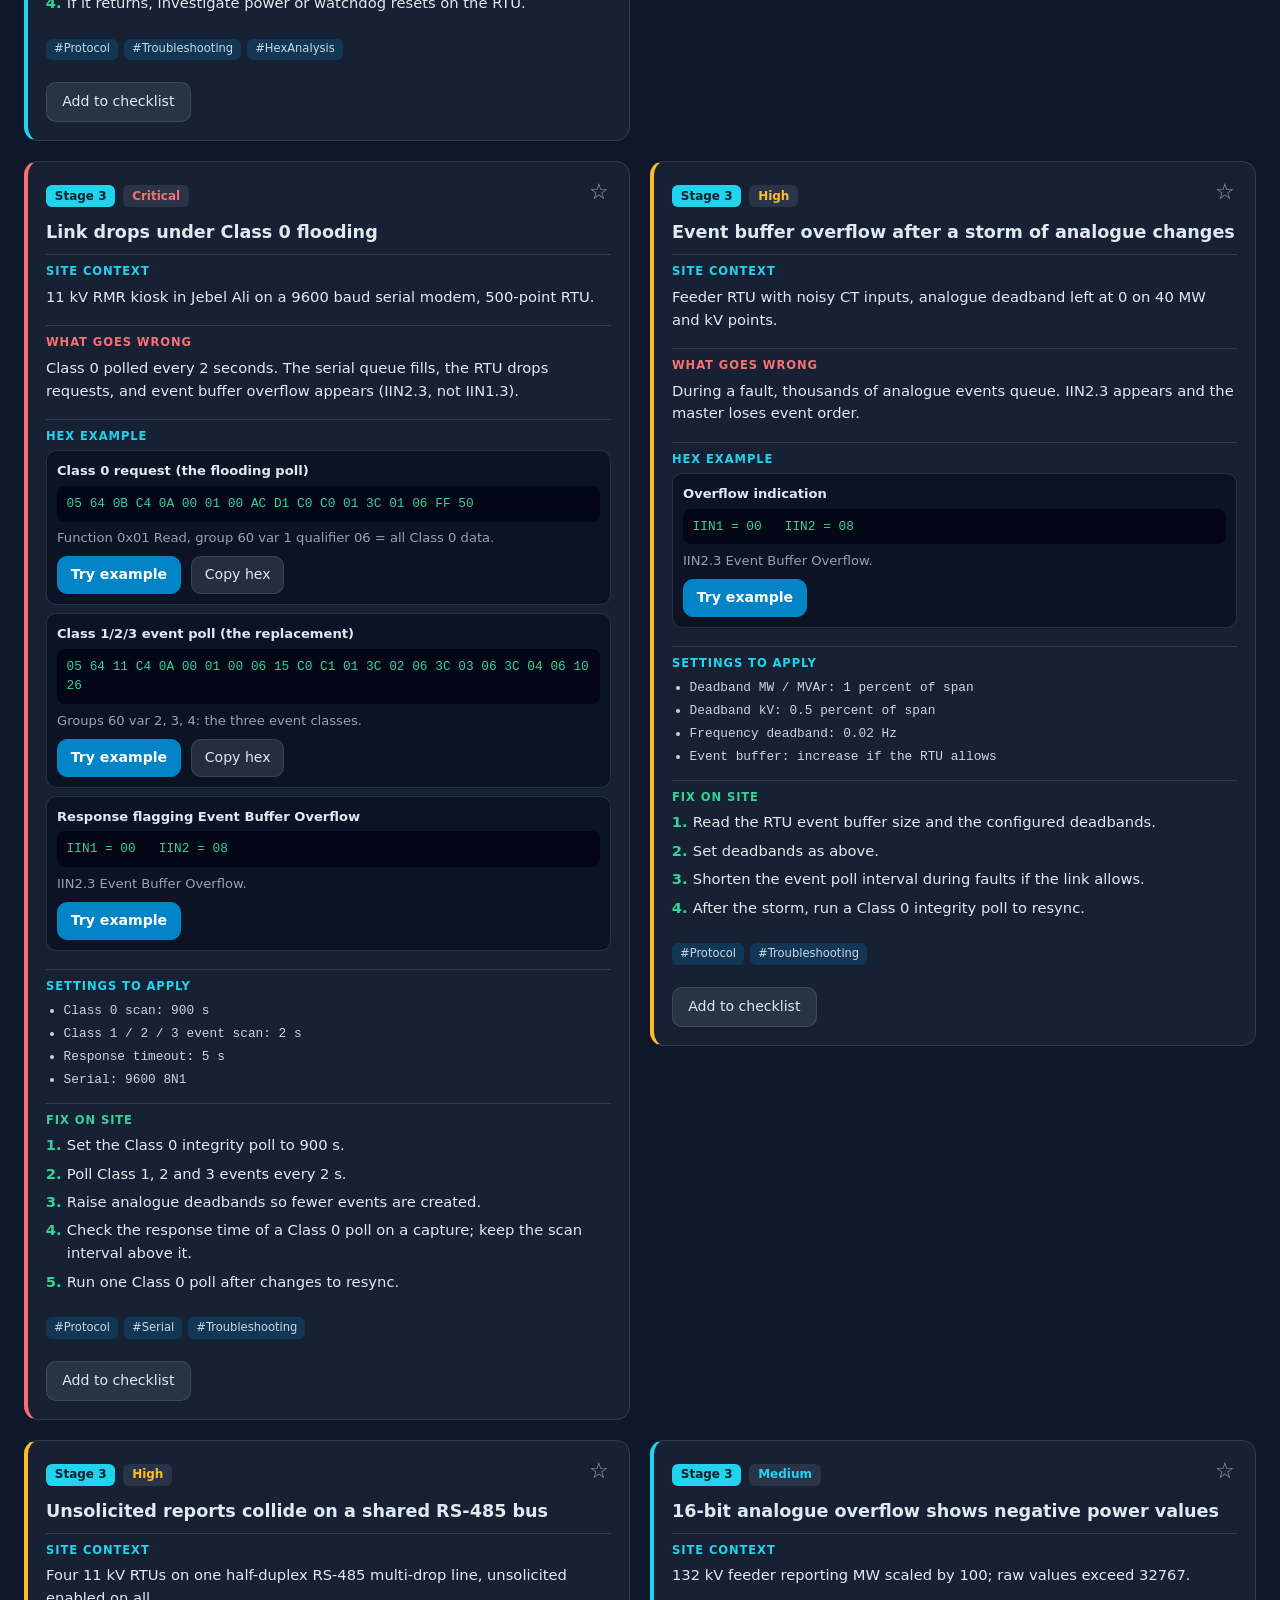
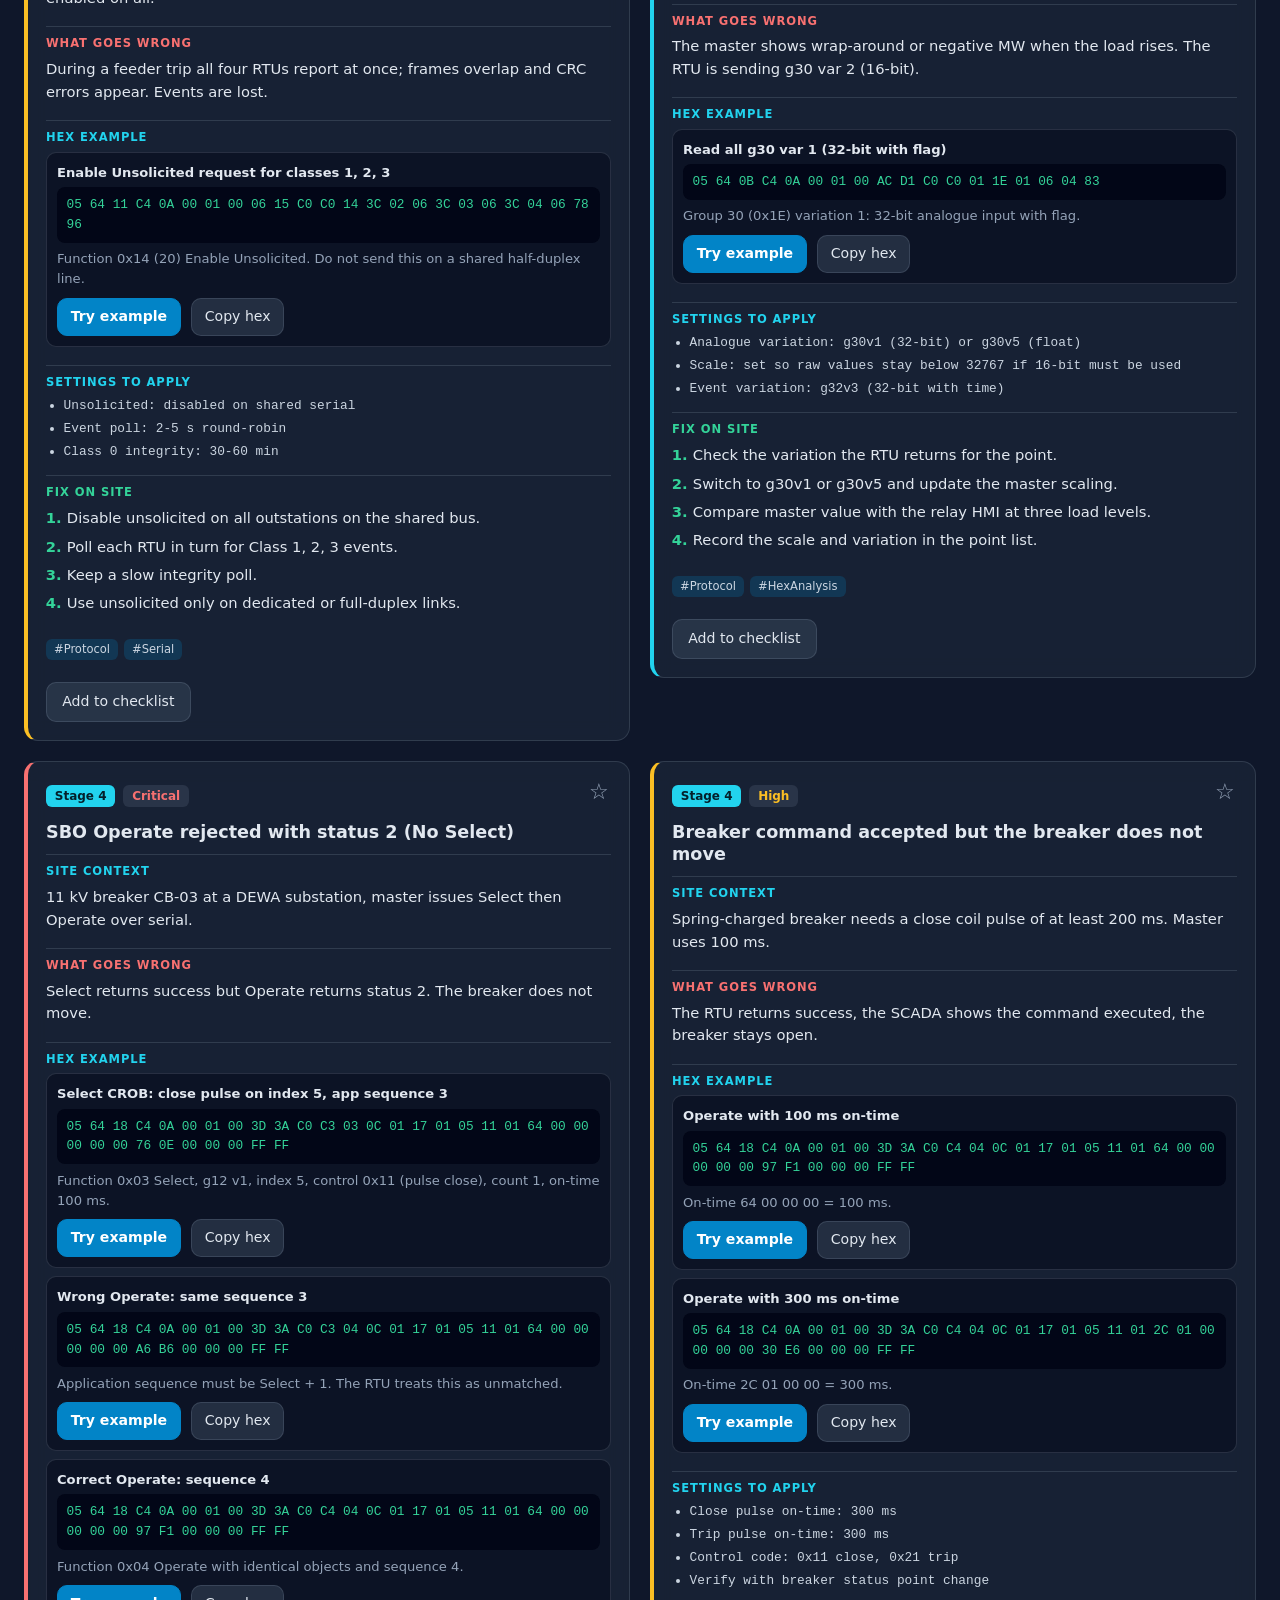
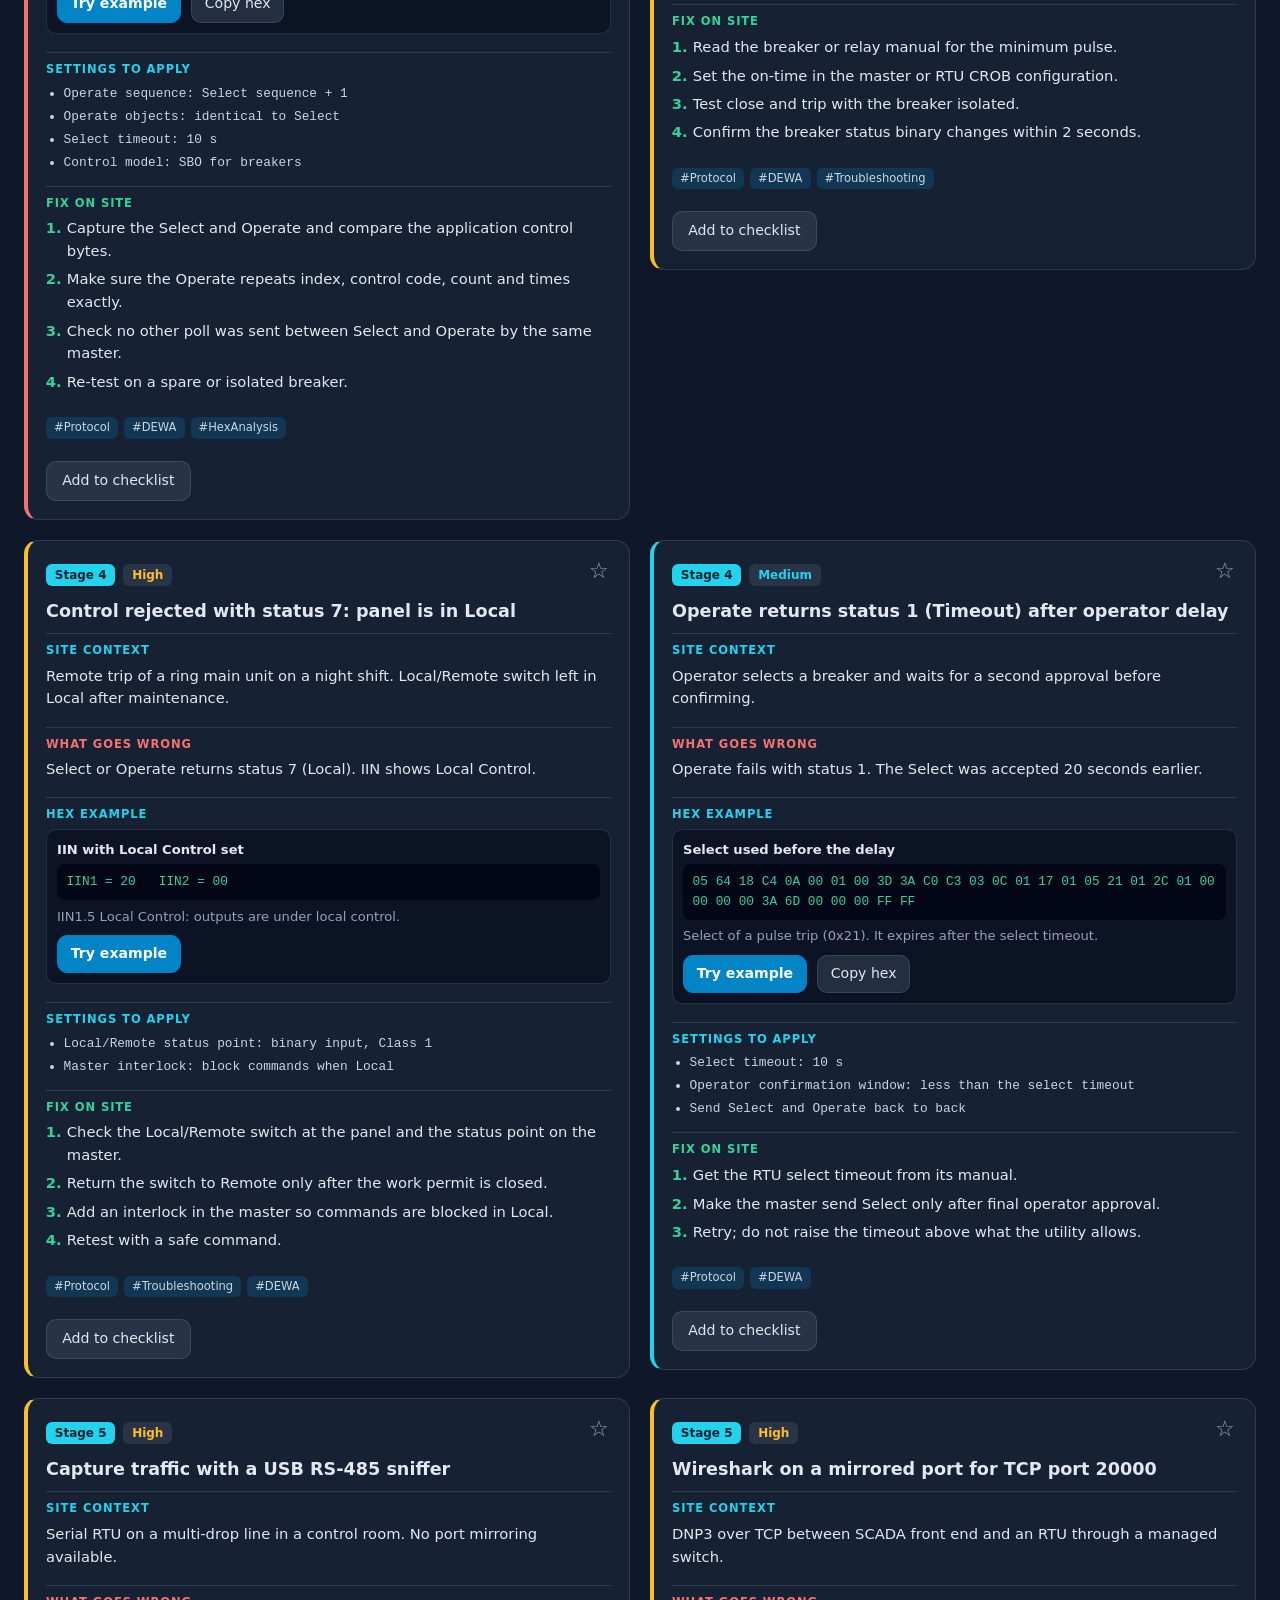
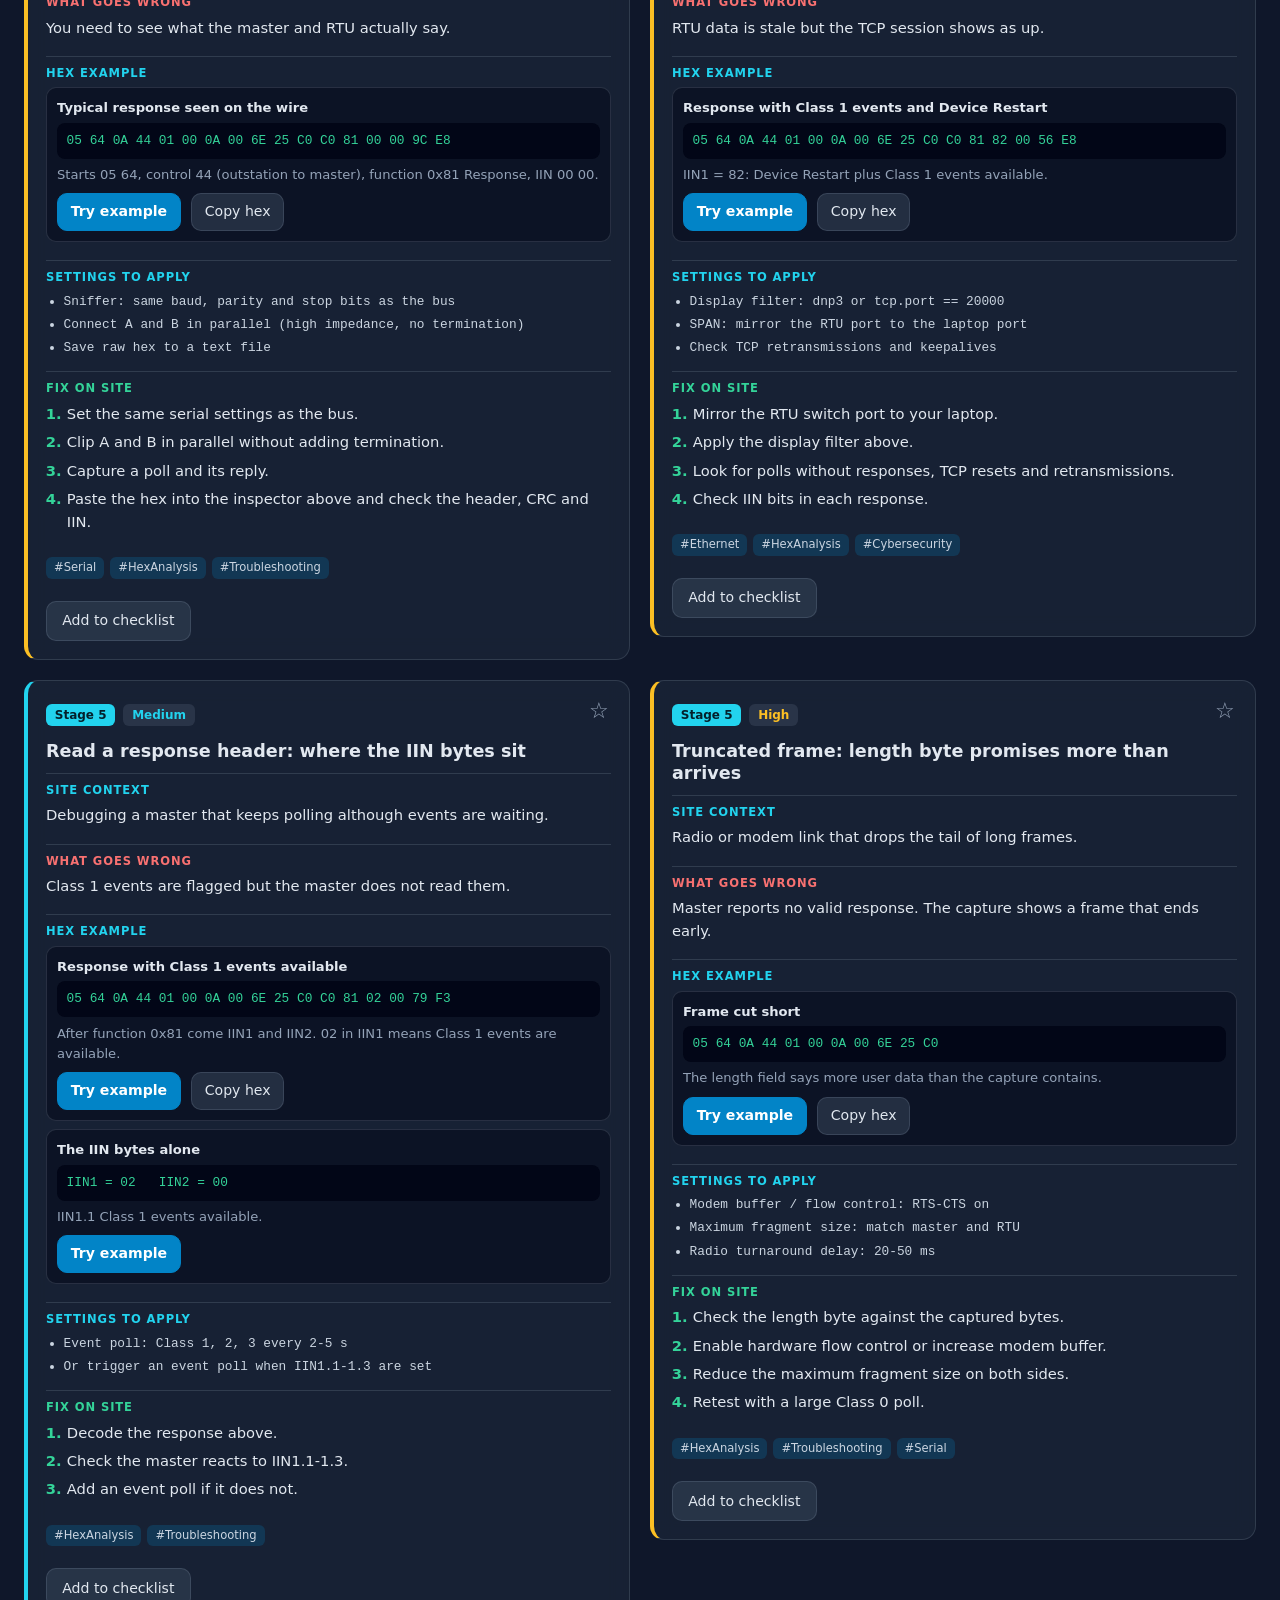
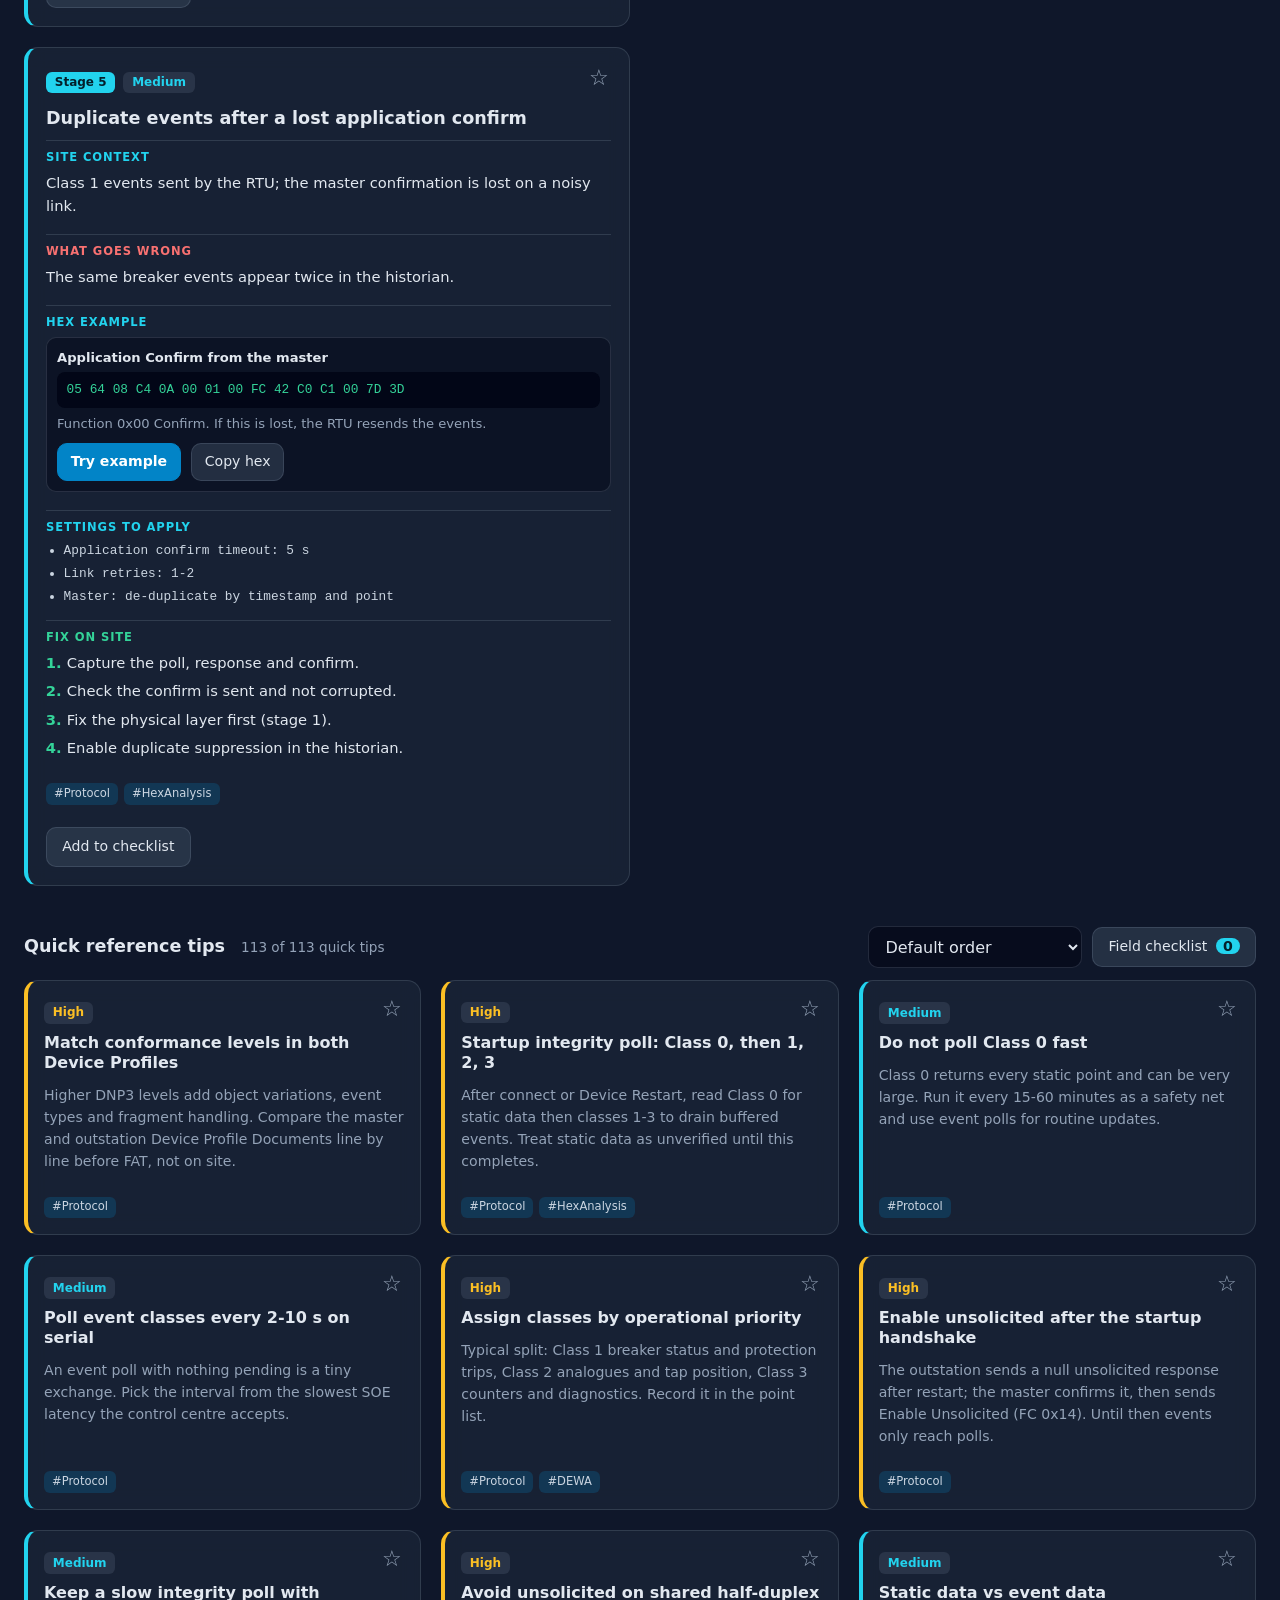
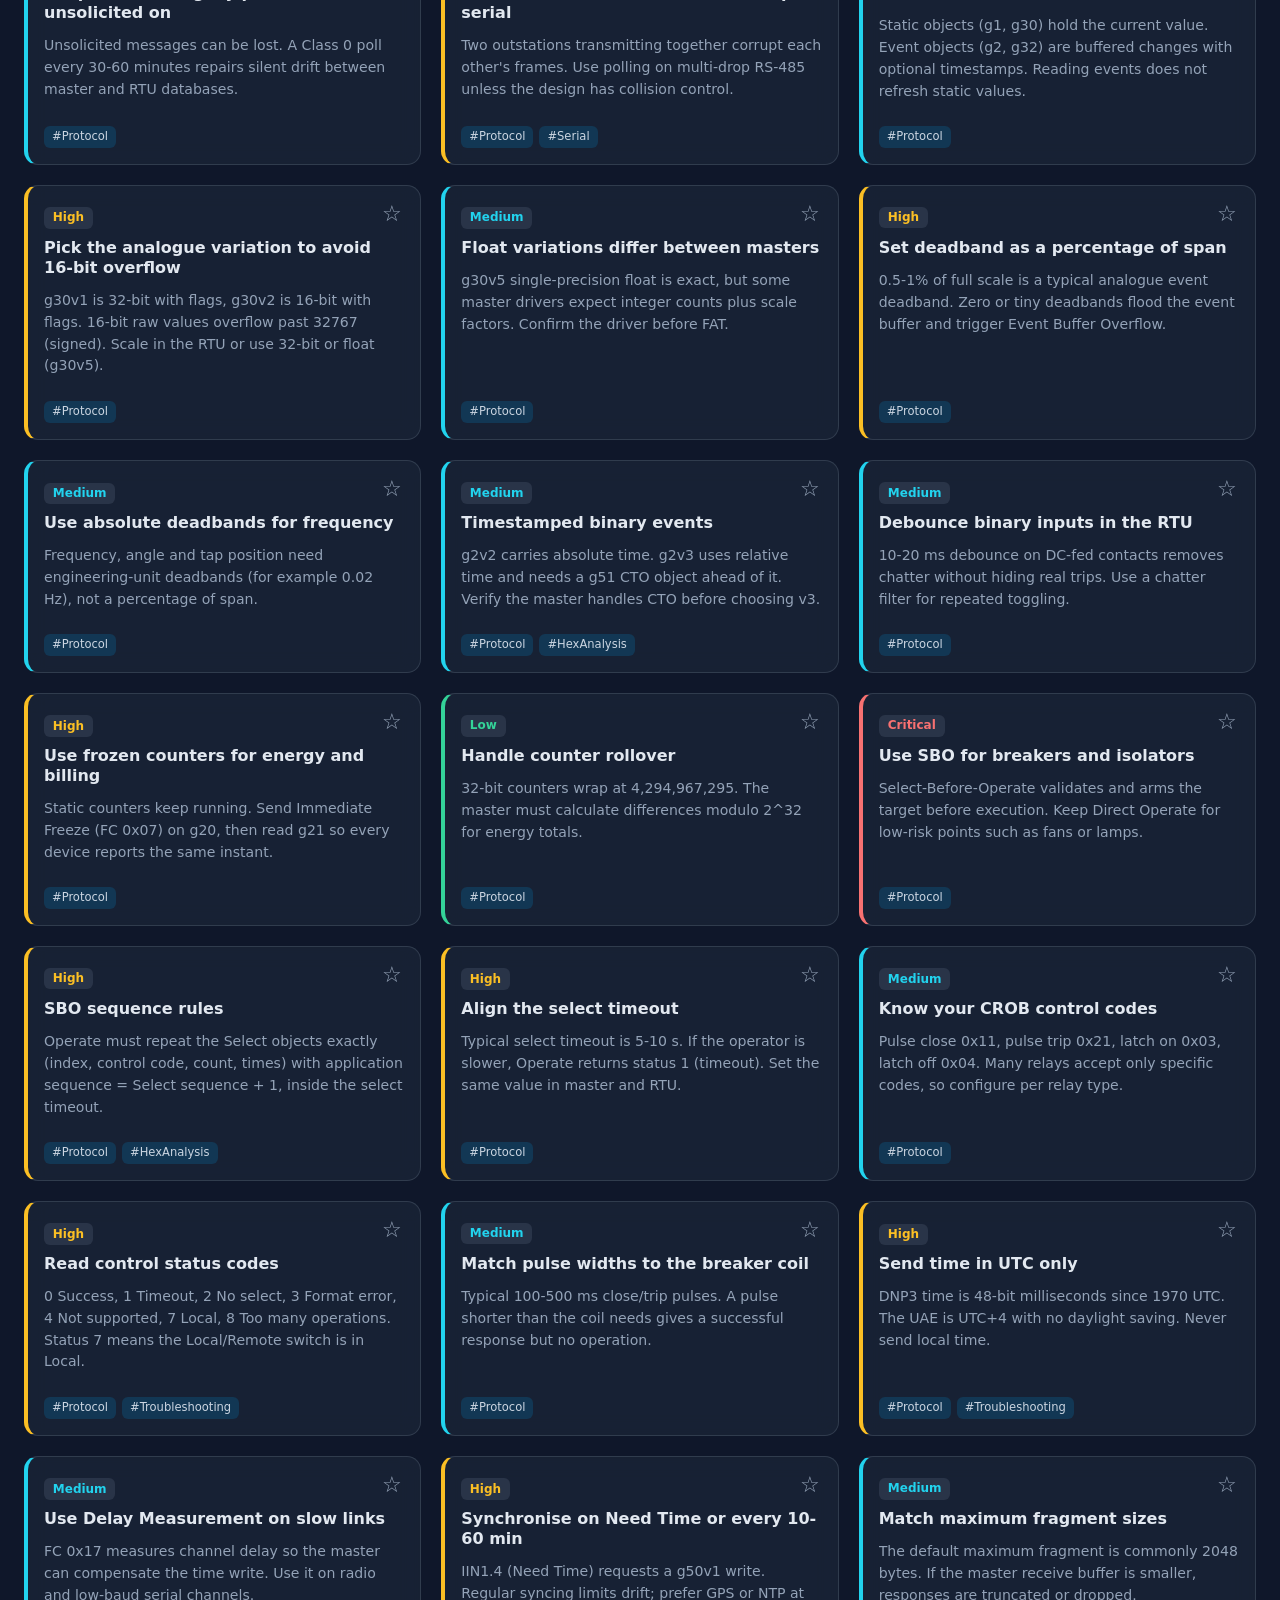
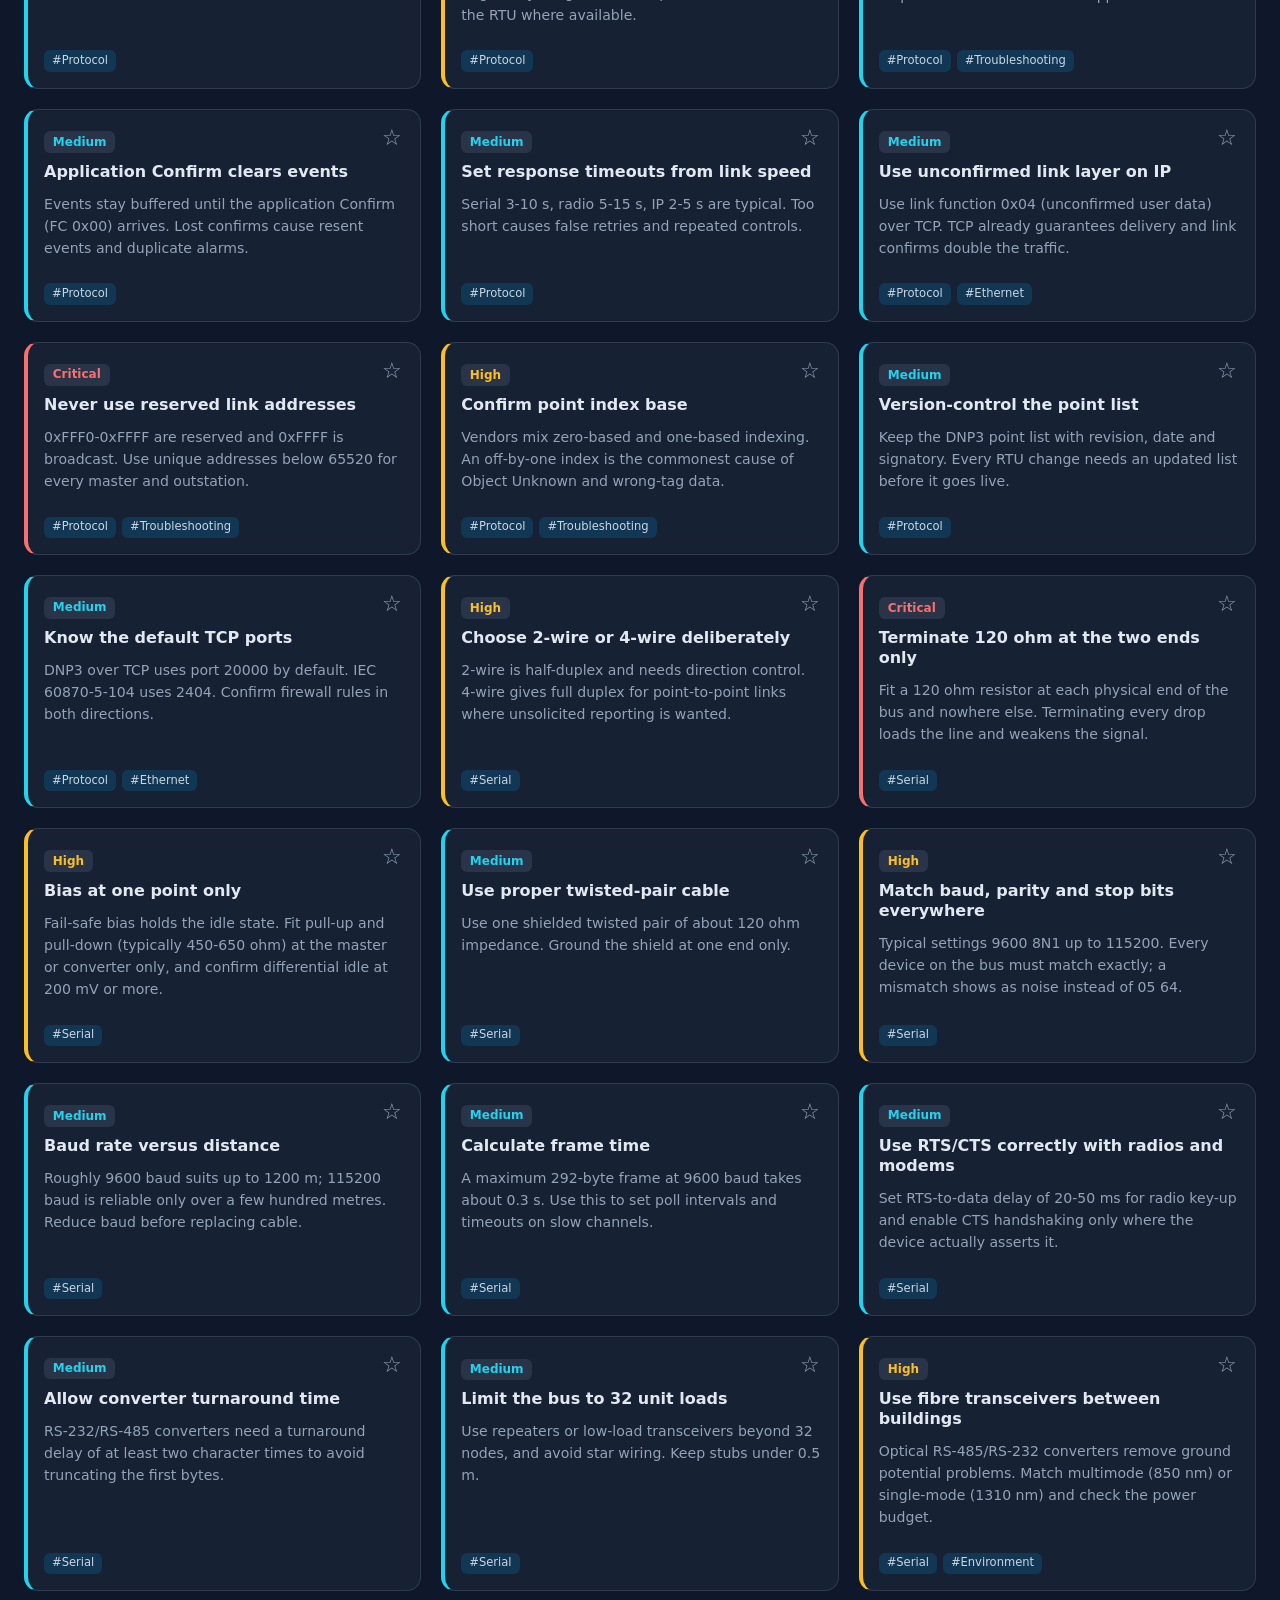
==== commit b6972707: "Add files via upload" ====
--- a/index.html
+++ b/index.html
@@ -115,8 +115,12 @@
     </section>
 
     <section class="results" aria-labelledby="resultsTitle">
+      <nav id="stages" class="stages" aria-label="Commissioning stages"></nav>
+      <p id="stageDesc" class="stage-desc"></p>
+      <h2 class="sub">Field scenarios <span id="scenCount" class="chip"></span></h2>
+      <div id="scenarios" class="scen-grid"></div>
       <div class="results-head">
-        <h2 id="resultsTitle">Field tips and SOPs</h2>
+        <h2 id="resultsTitle">Quick reference tips</h2>
         <p id="resultCount" class="count" role="status" aria-live="polite">Loading tips</p>
         <div class="results-actions">
           <label class="sr-only" for="sortSelect">Sort tips</label>
--- a/style.css
+++ b/style.css
@@ -174,3 +174,41 @@
 @media (max-width: 480px) { .brand-text small { display: none; } .results-actions { margin-left: 0; width: 100%; } .results-actions select { flex: 1; } }
 @media (prefers-reduced-motion: reduce) { *, *::before, *::after { animation: none !important; transition: none !important; } }
 @media (forced-colors: active) { .card, .panel, .pill { border: 1px solid CanvasText; } }
+
+/* ---------- stage navigation and scenario cards ---------- */
+.stages { display: flex; gap: 8px; overflow-x: auto; padding: 4px 0 8px; scrollbar-width: thin; }
+.stage-btn { flex: none; font: inherit; font-size: .85rem; color: var(--text); background: rgba(51,65,85,.5); border: 1px solid var(--line); border-radius: 12px; padding: .5rem .9rem; min-height: 44px; cursor: pointer; transition: background var(--ease), border-color var(--ease); }
+.stage-btn b { display: inline-grid; place-items: center; width: 1.5em; height: 1.5em; border-radius: 50%; background: var(--cyan-d); color: #fff; font-size: .8rem; margin-right: .3em; }
+.stage-btn small { color: var(--muted); margin-left: .3em; }
+.stage-btn:hover { border-color: var(--cyan); }
+.stage-btn.is-active { background: var(--cyan); color: #04202b; border-color: var(--cyan); font-weight: 600; }
+.stage-btn.is-active b { background: #04202b; color: var(--cyan); }
+.stage-btn.is-active small { color: #04202b; }
+.stage-desc { color: var(--muted); font-size: .9rem; margin: .25rem 0 1rem; max-width: 90ch; }
+.sub { font-size: 1.15rem; margin: 1rem 0 .75rem; }
+.scen-grid { display: grid; grid-template-columns: repeat(auto-fill, minmax(min(100%, 440px), 1fr)); gap: var(--gap); margin-bottom: calc(var(--gap) * 2); align-items: start; }
+.scen { display: flex; flex-direction: column; gap: 10px; padding: 18px; background: var(--panel); border: 1px solid var(--line); border-left: 4px solid var(--muted); border-radius: var(--radius); backdrop-filter: blur(10px); -webkit-backdrop-filter: blur(10px); scroll-margin-top: 10rem; }
+.scen.sev-C { border-left-color: var(--red); } .scen.sev-H { border-left-color: var(--amber); } .scen.sev-M { border-left-color: var(--cyan); } .scen.sev-L { border-left-color: var(--green); }
+.scen.flash { box-shadow: 0 0 0 2px var(--cyan); }
+.scen .card-top { gap: 8px; justify-content: flex-start; }
+.scen .bm { margin-left: auto; }
+.scen.sev-C .sev { color: var(--red); } .scen.sev-H .sev { color: var(--amber); } .scen.sev-M .sev { color: var(--cyan); }
+.stage-badge { font-size: .75rem; font-weight: 700; color: #04202b; background: var(--cyan); border-radius: 6px; padding: .1rem .55rem; }
+.scen h3 { font-size: 1.1rem; margin: 0; }
+.blk { border-top: 1px solid var(--line); padding-top: 8px; }
+.blk h4 { margin: 0 0 .3rem; font-size: .72rem; text-transform: uppercase; letter-spacing: .08em; color: var(--cyan); }
+.blk.bad h4 { color: var(--red); } .blk.good h4 { color: var(--green); }
+.blk p { margin: 0 0 .4rem; font-size: .92rem; }
+.ex { background: rgba(2,6,23,.5); border: 1px solid var(--line); border-radius: 10px; padding: 10px; margin-bottom: 8px; }
+.ex-l { font-size: .82rem; font-weight: 600; margin-bottom: 4px; }
+.hexbox { margin: 0; padding: .5rem .6rem; background: #020617; border-radius: 8px; color: var(--green); font-size: .8rem; white-space: pre-wrap; word-break: break-all; }
+.ex-n { color: var(--muted); font-size: .82rem !important; margin: .4rem 0 0 !important; }
+.btn-row.tight { margin-top: .5rem; }
+.btn-row.tight .btn { min-height: 38px; padding: .35rem .8rem; }
+.params { margin: 0; padding-left: 1.1rem; font-size: .8rem; color: #cbd5e1; }
+.params li { margin-bottom: .2rem; }
+.fix { margin: 0; padding-left: 1.3rem; font-size: .92rem; }
+.fix li { margin-bottom: .35rem; }
+.fix li::marker { color: var(--green); font-weight: 700; }
+.results-head { margin-top: 1rem; }
+@media (max-width: 480px) { .scen { padding: 14px; } .stage-btn { font-size: .8rem; padding: .45rem .7rem; } }
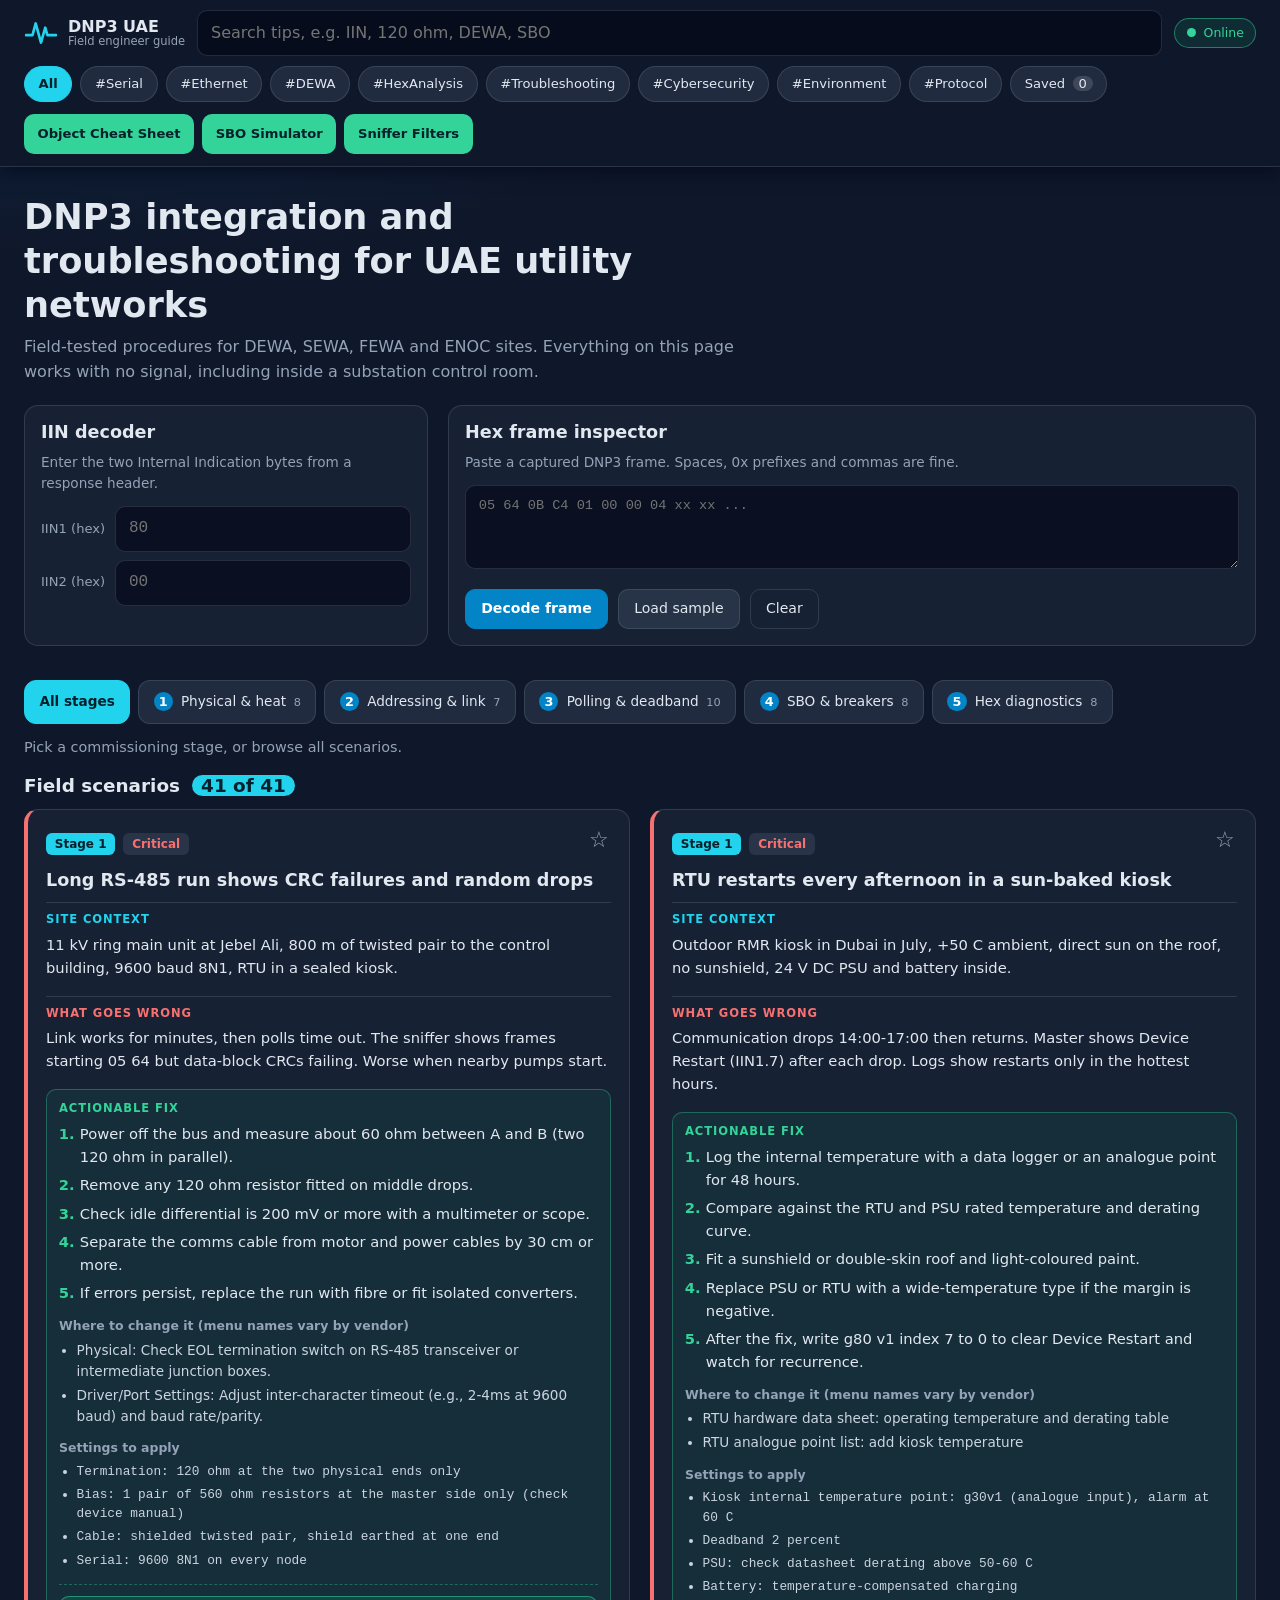
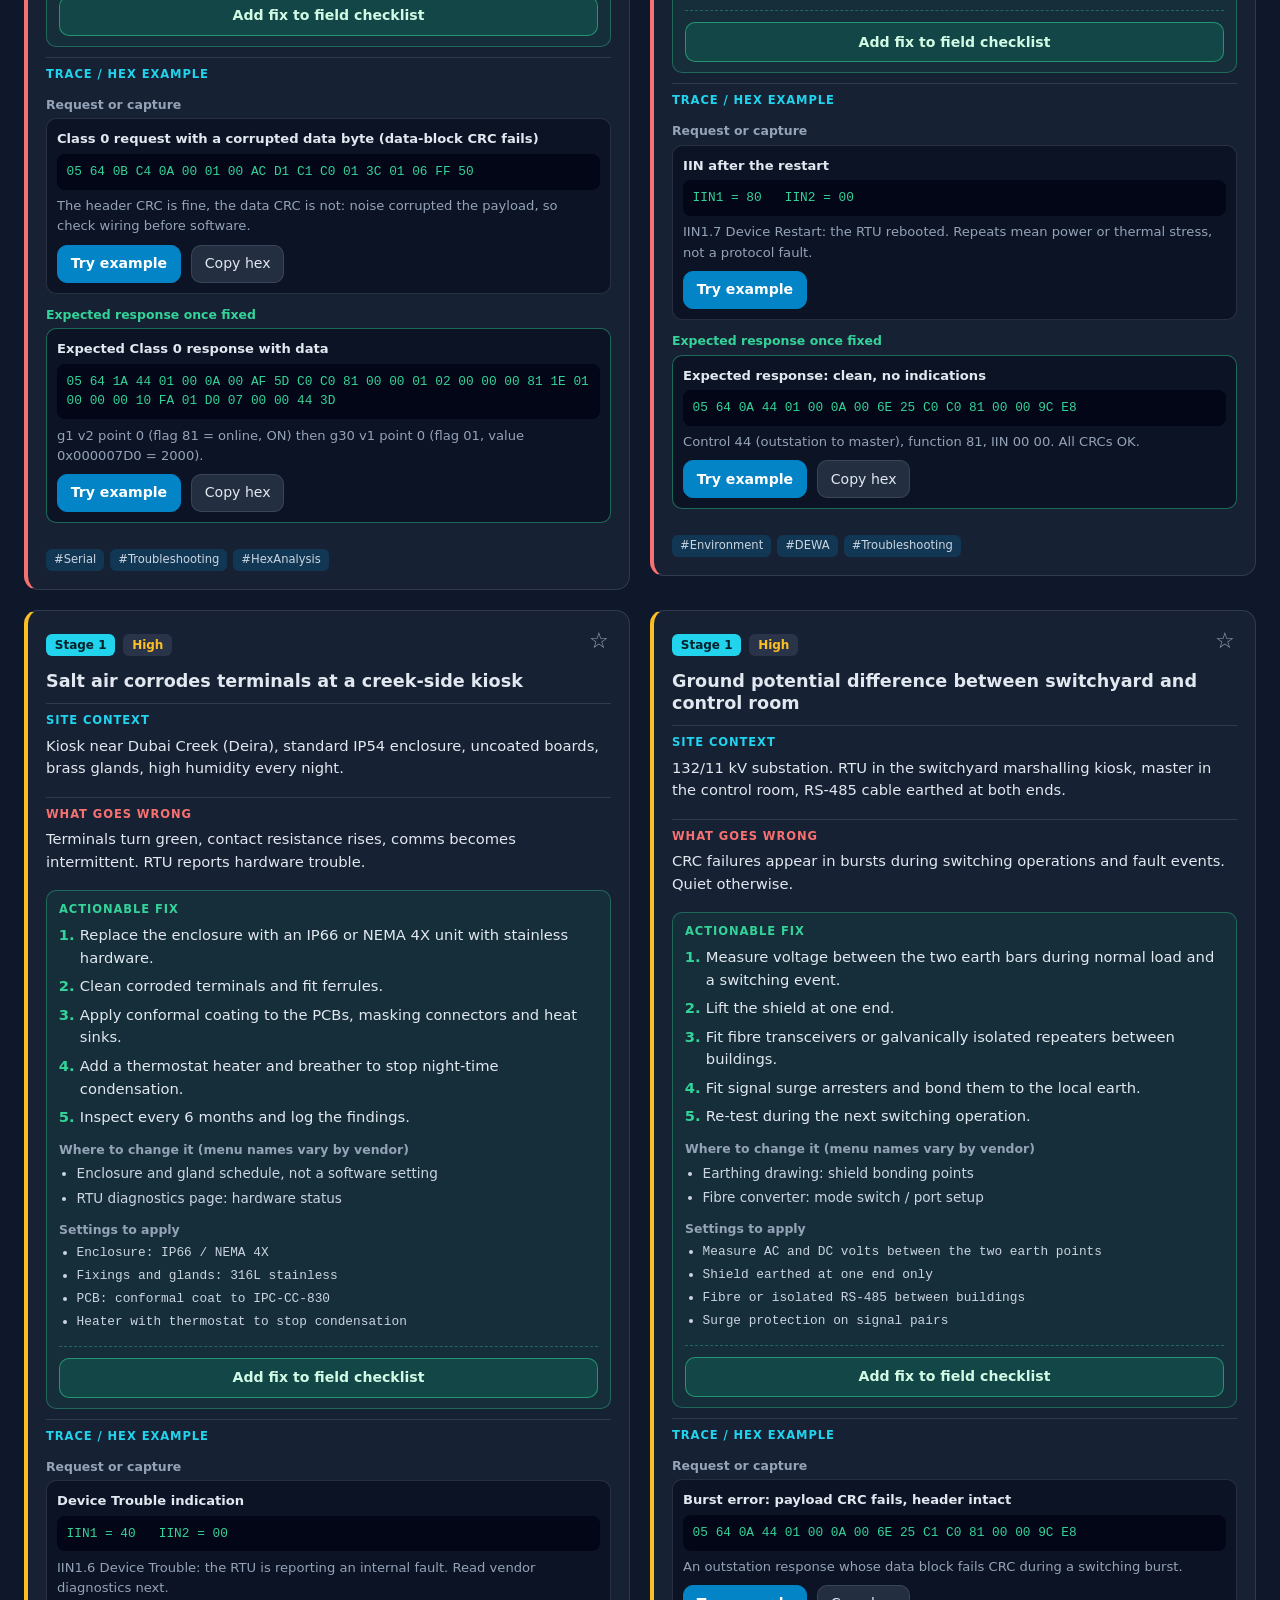
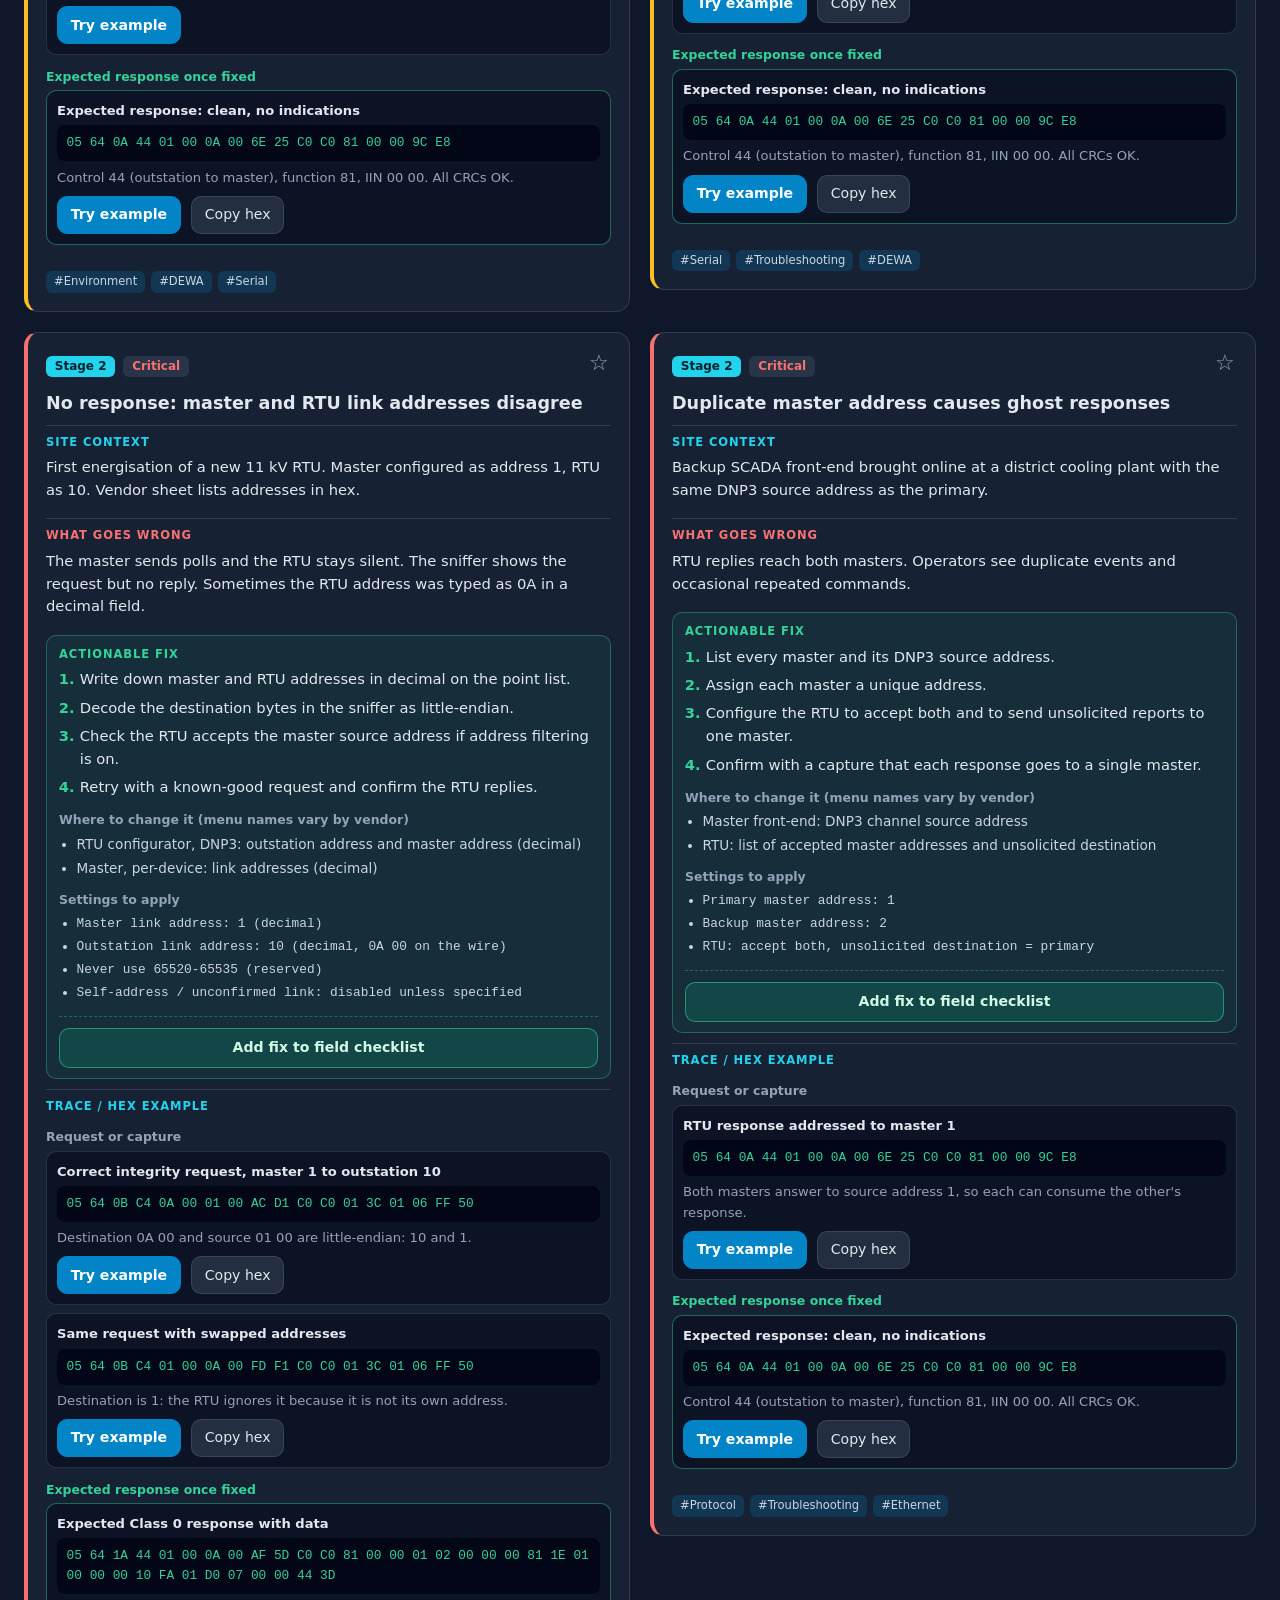
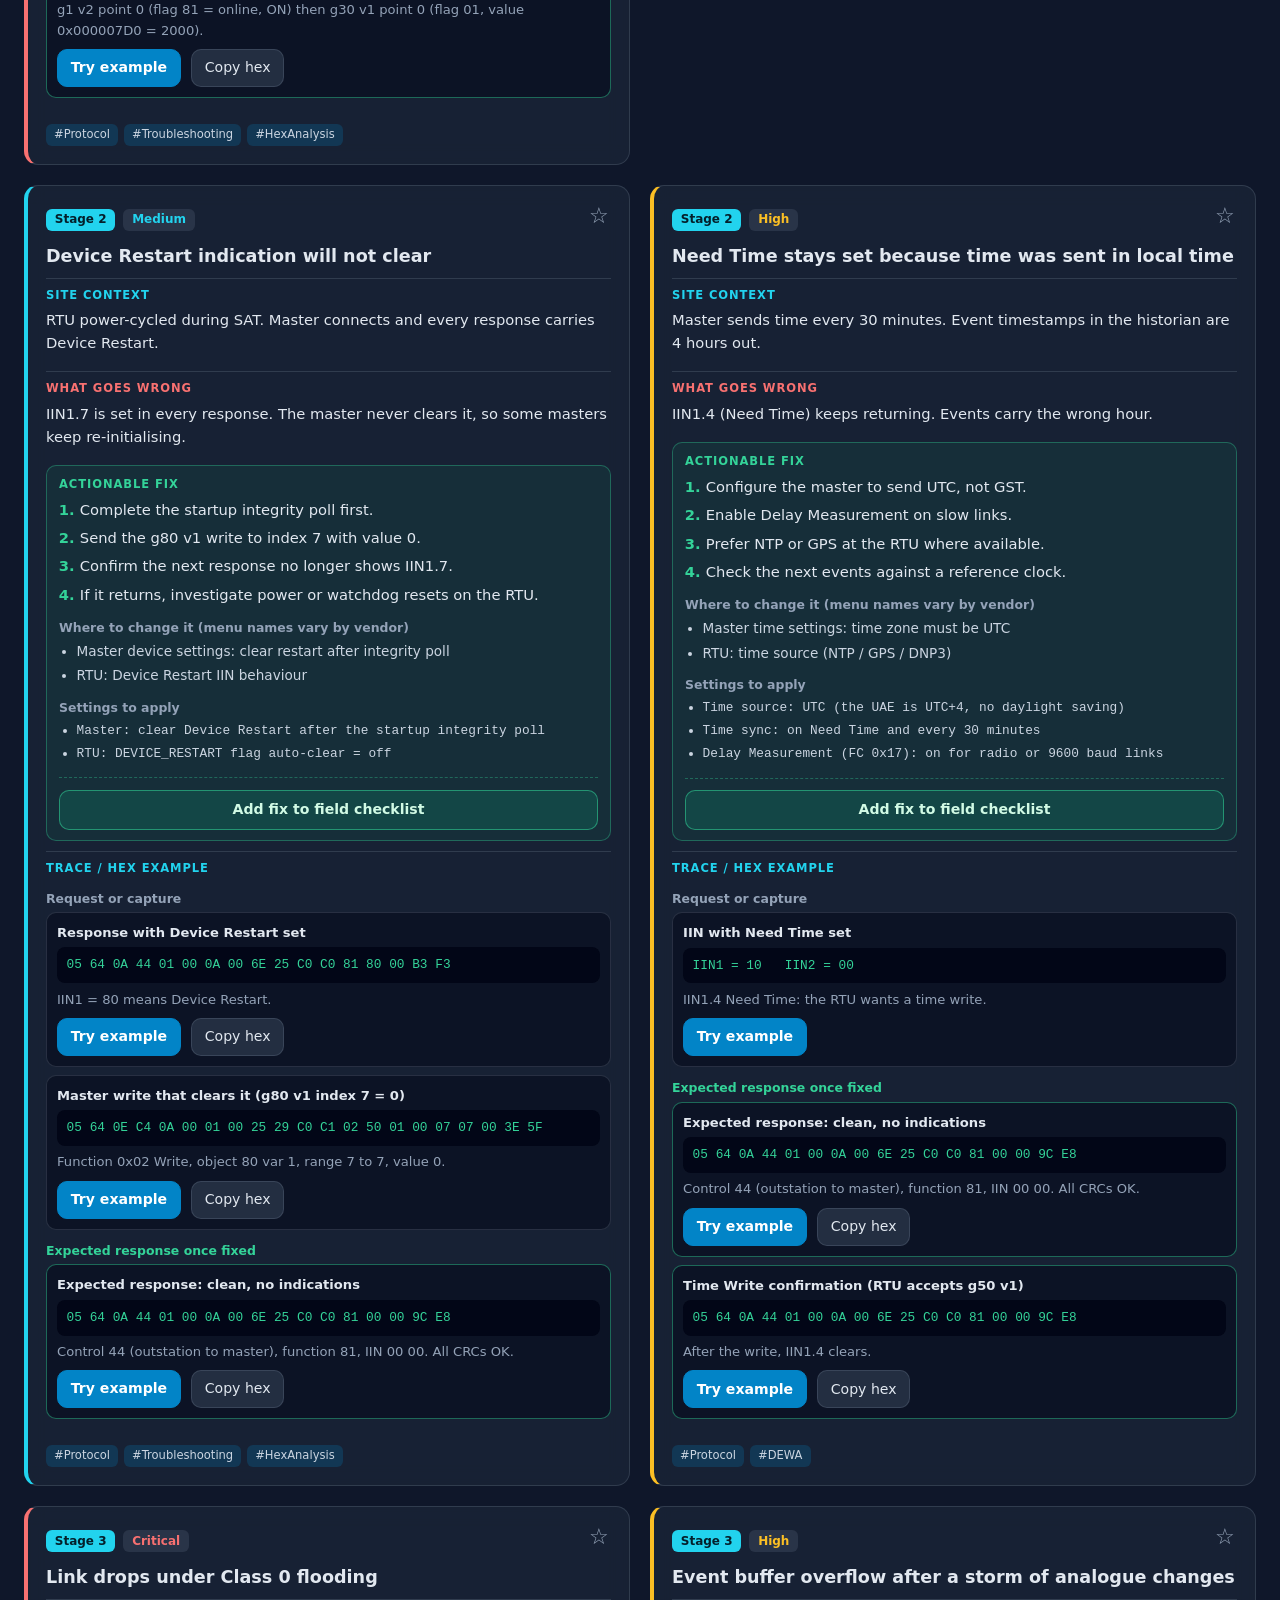
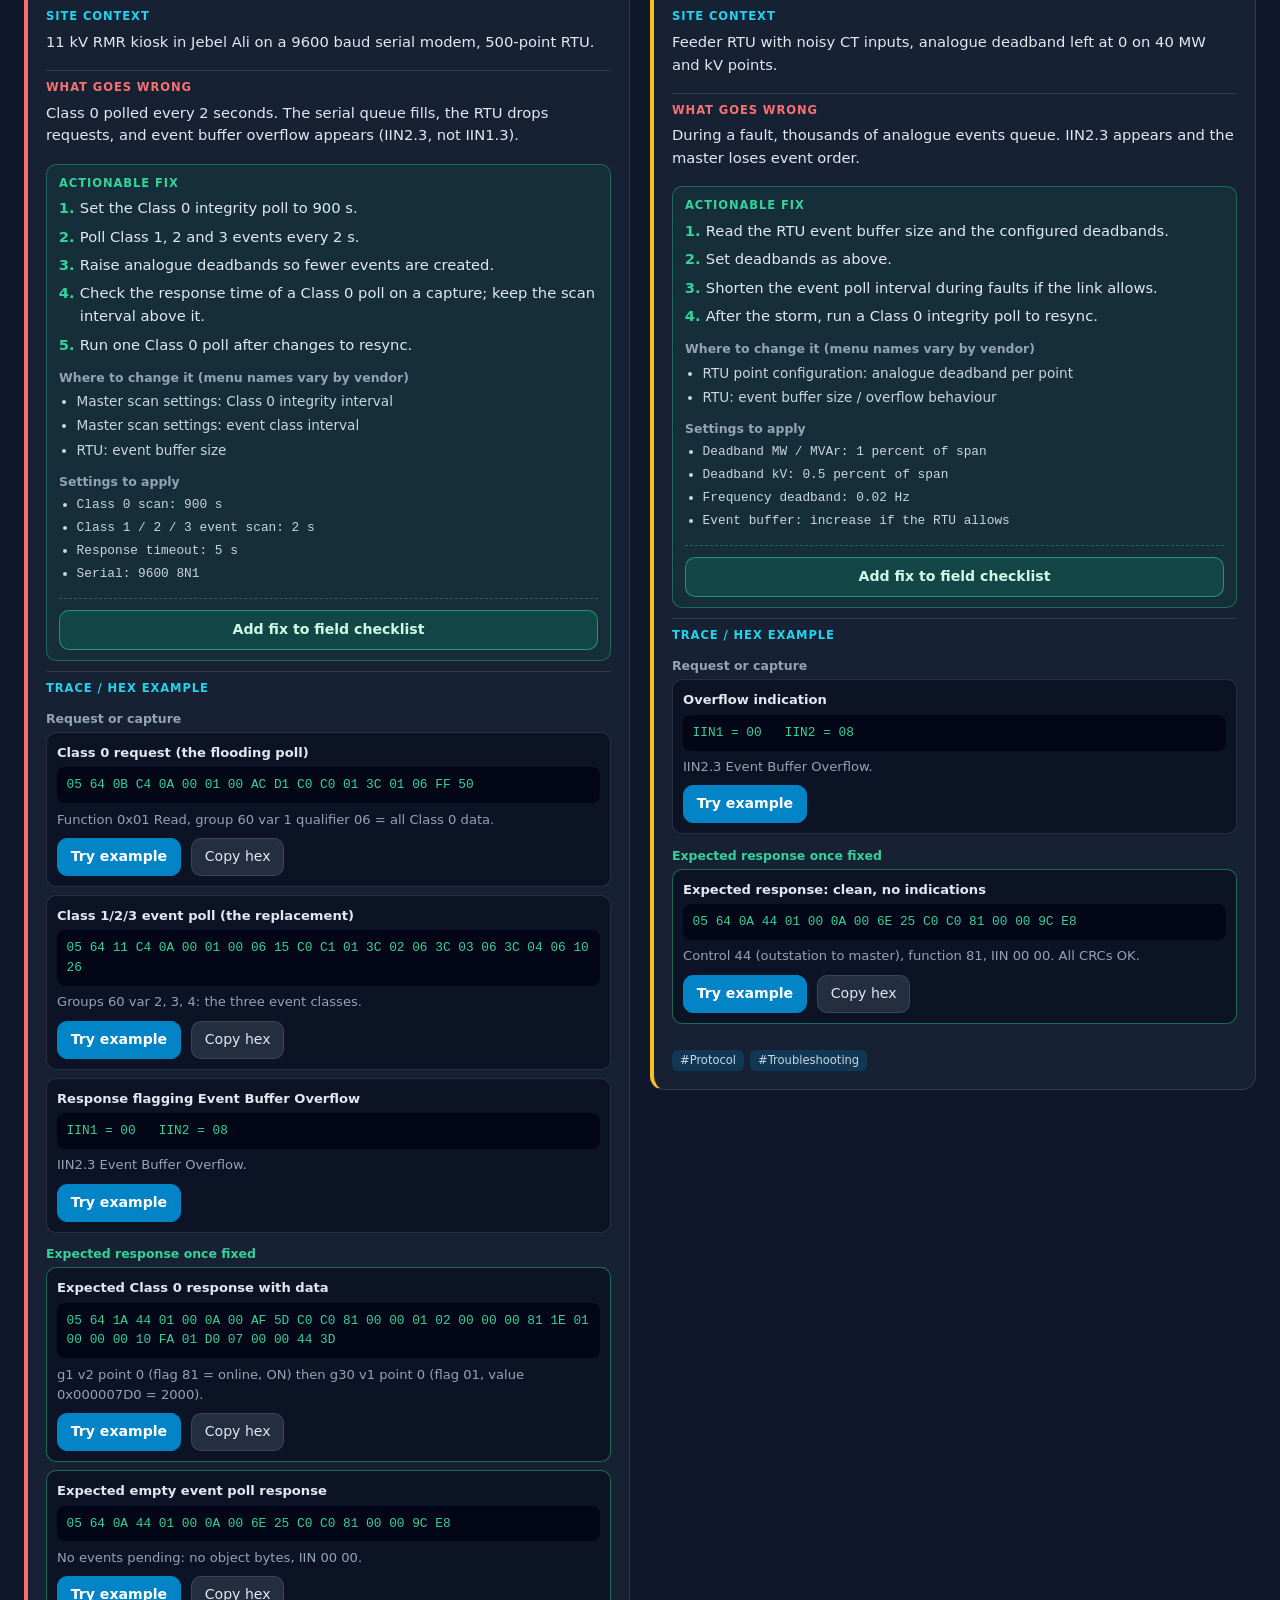
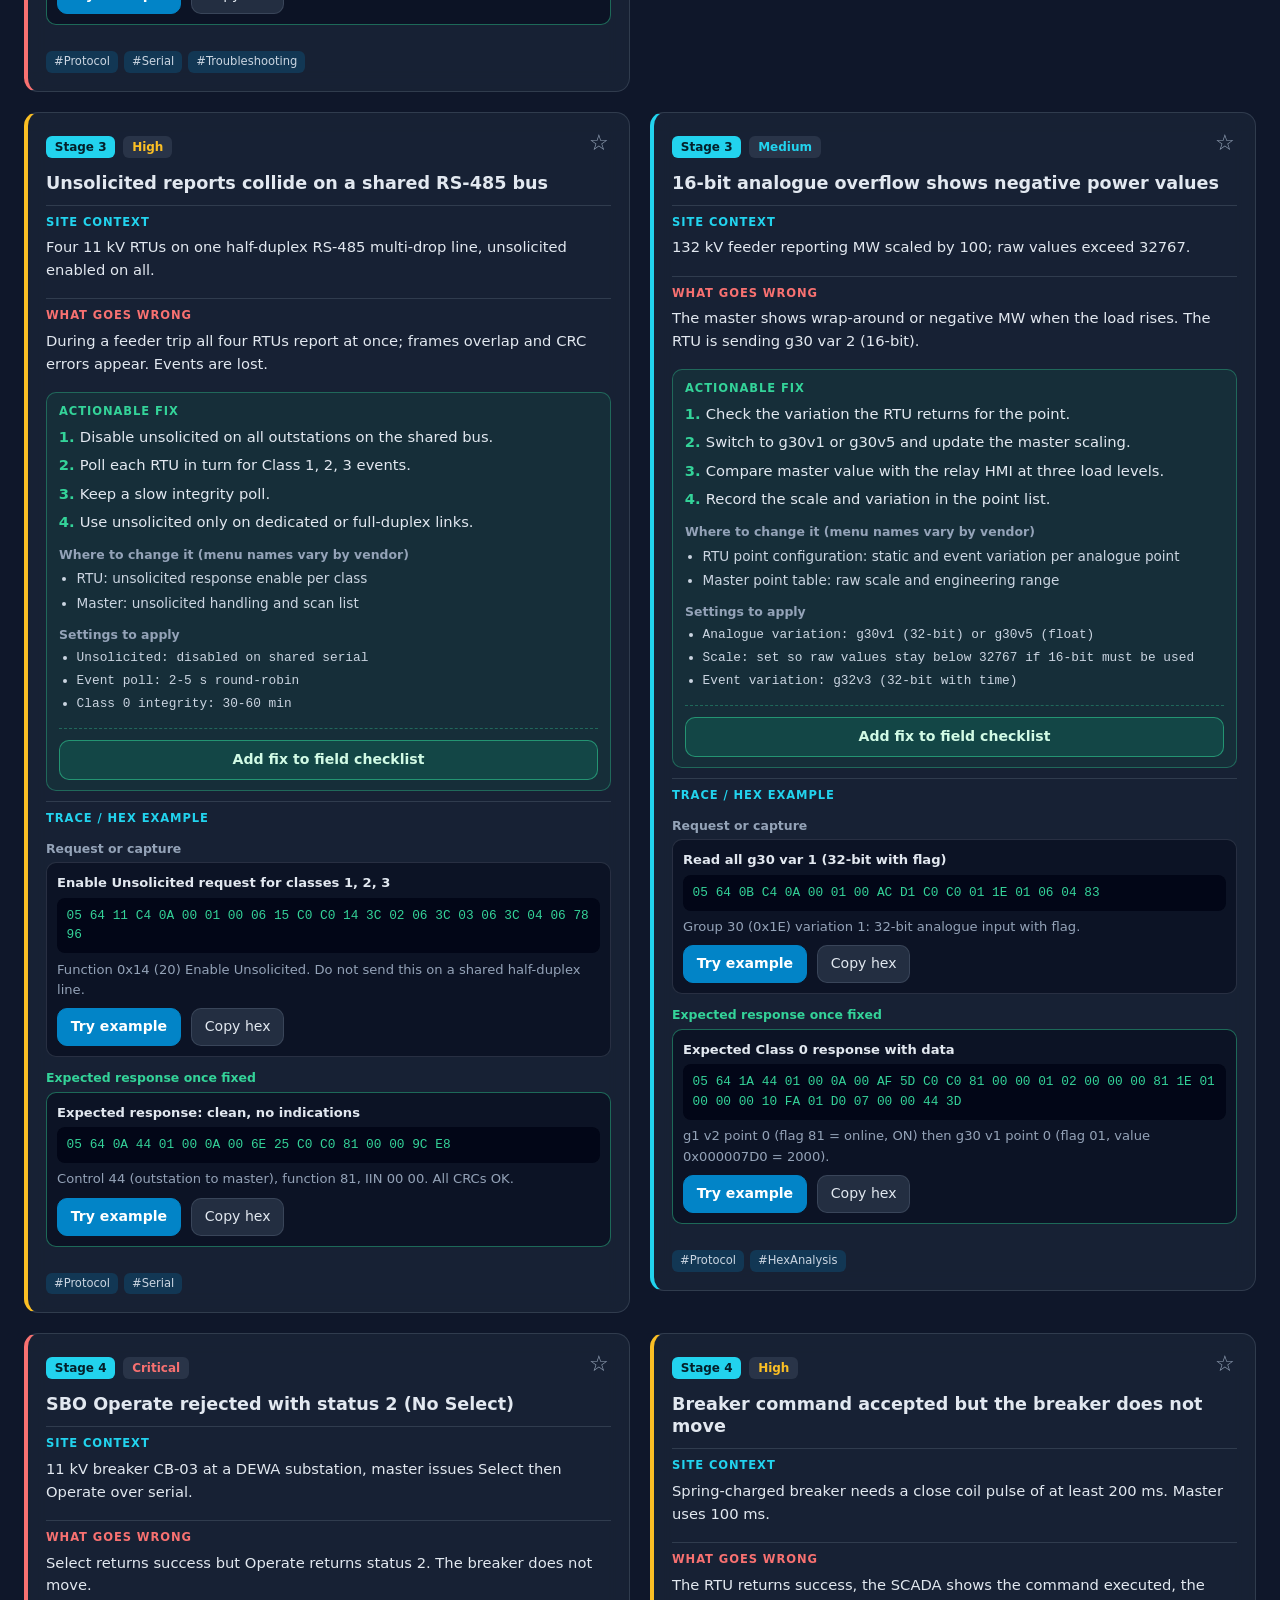
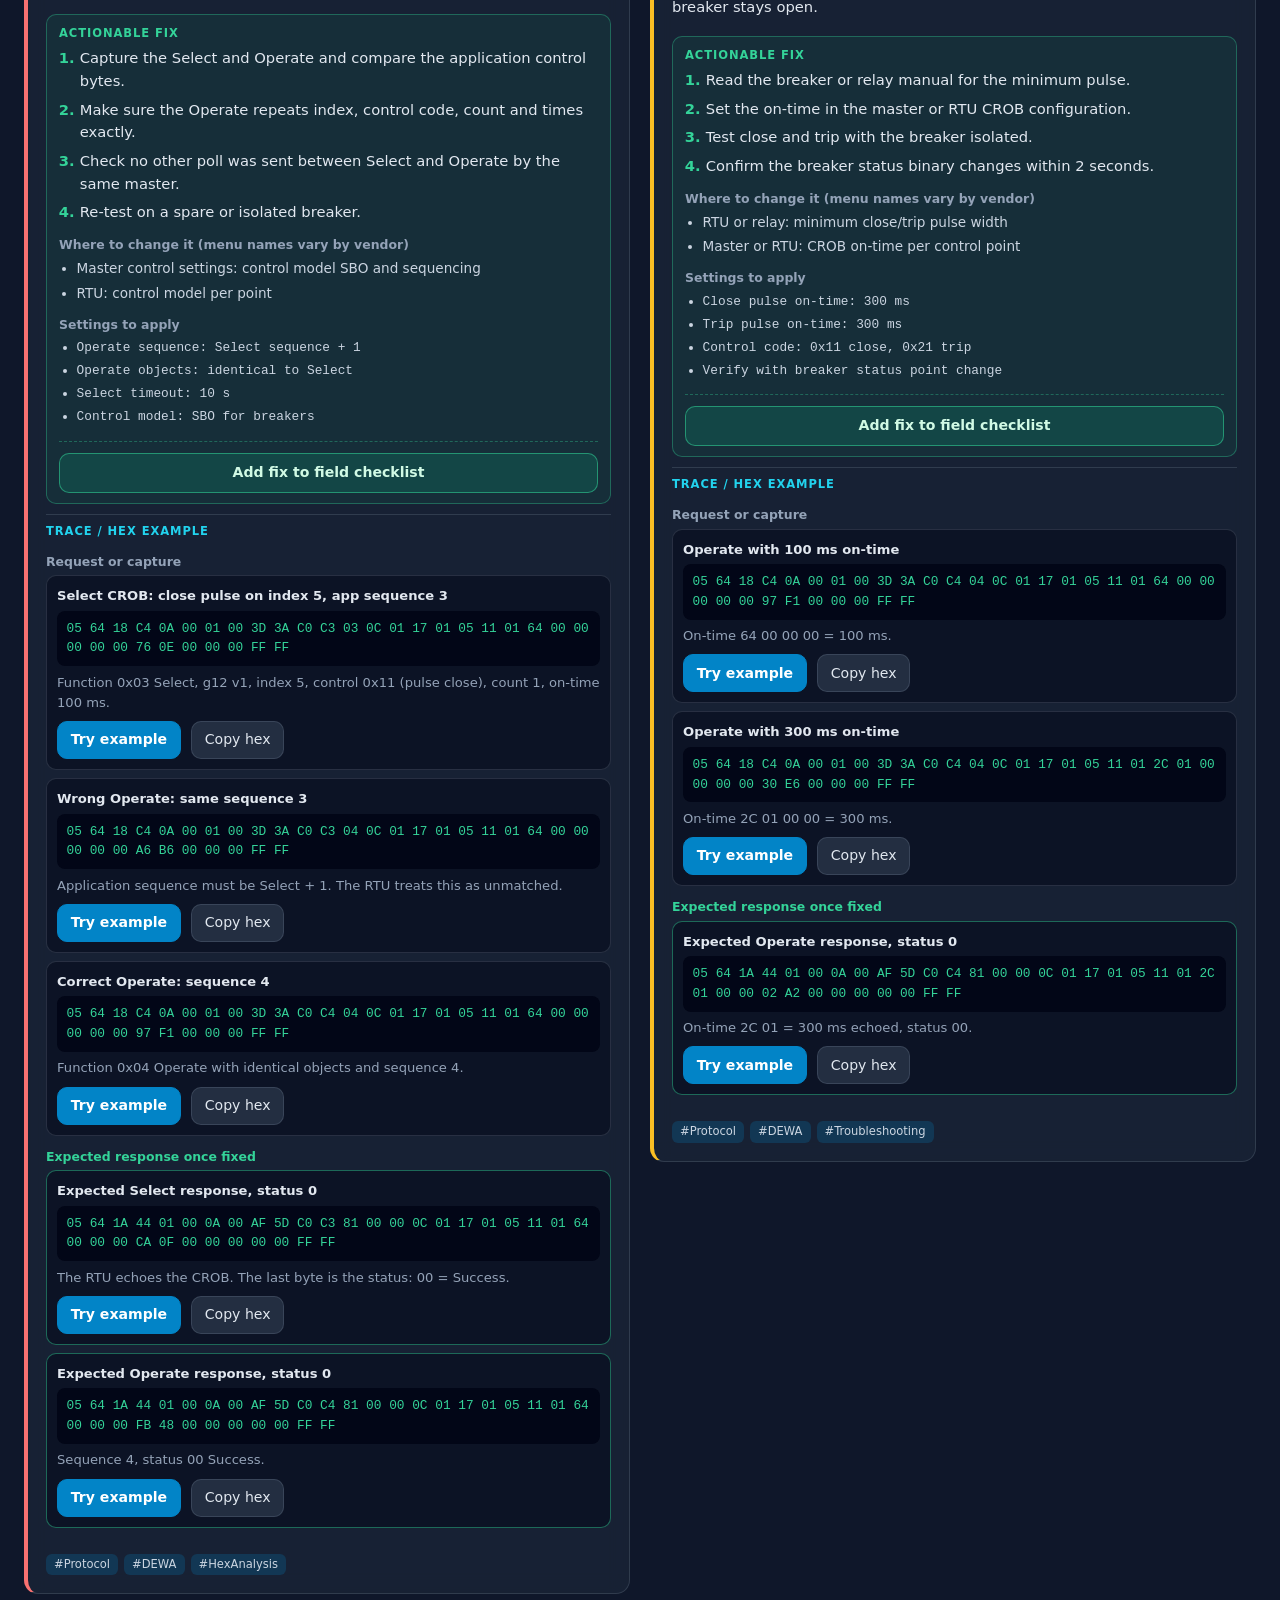
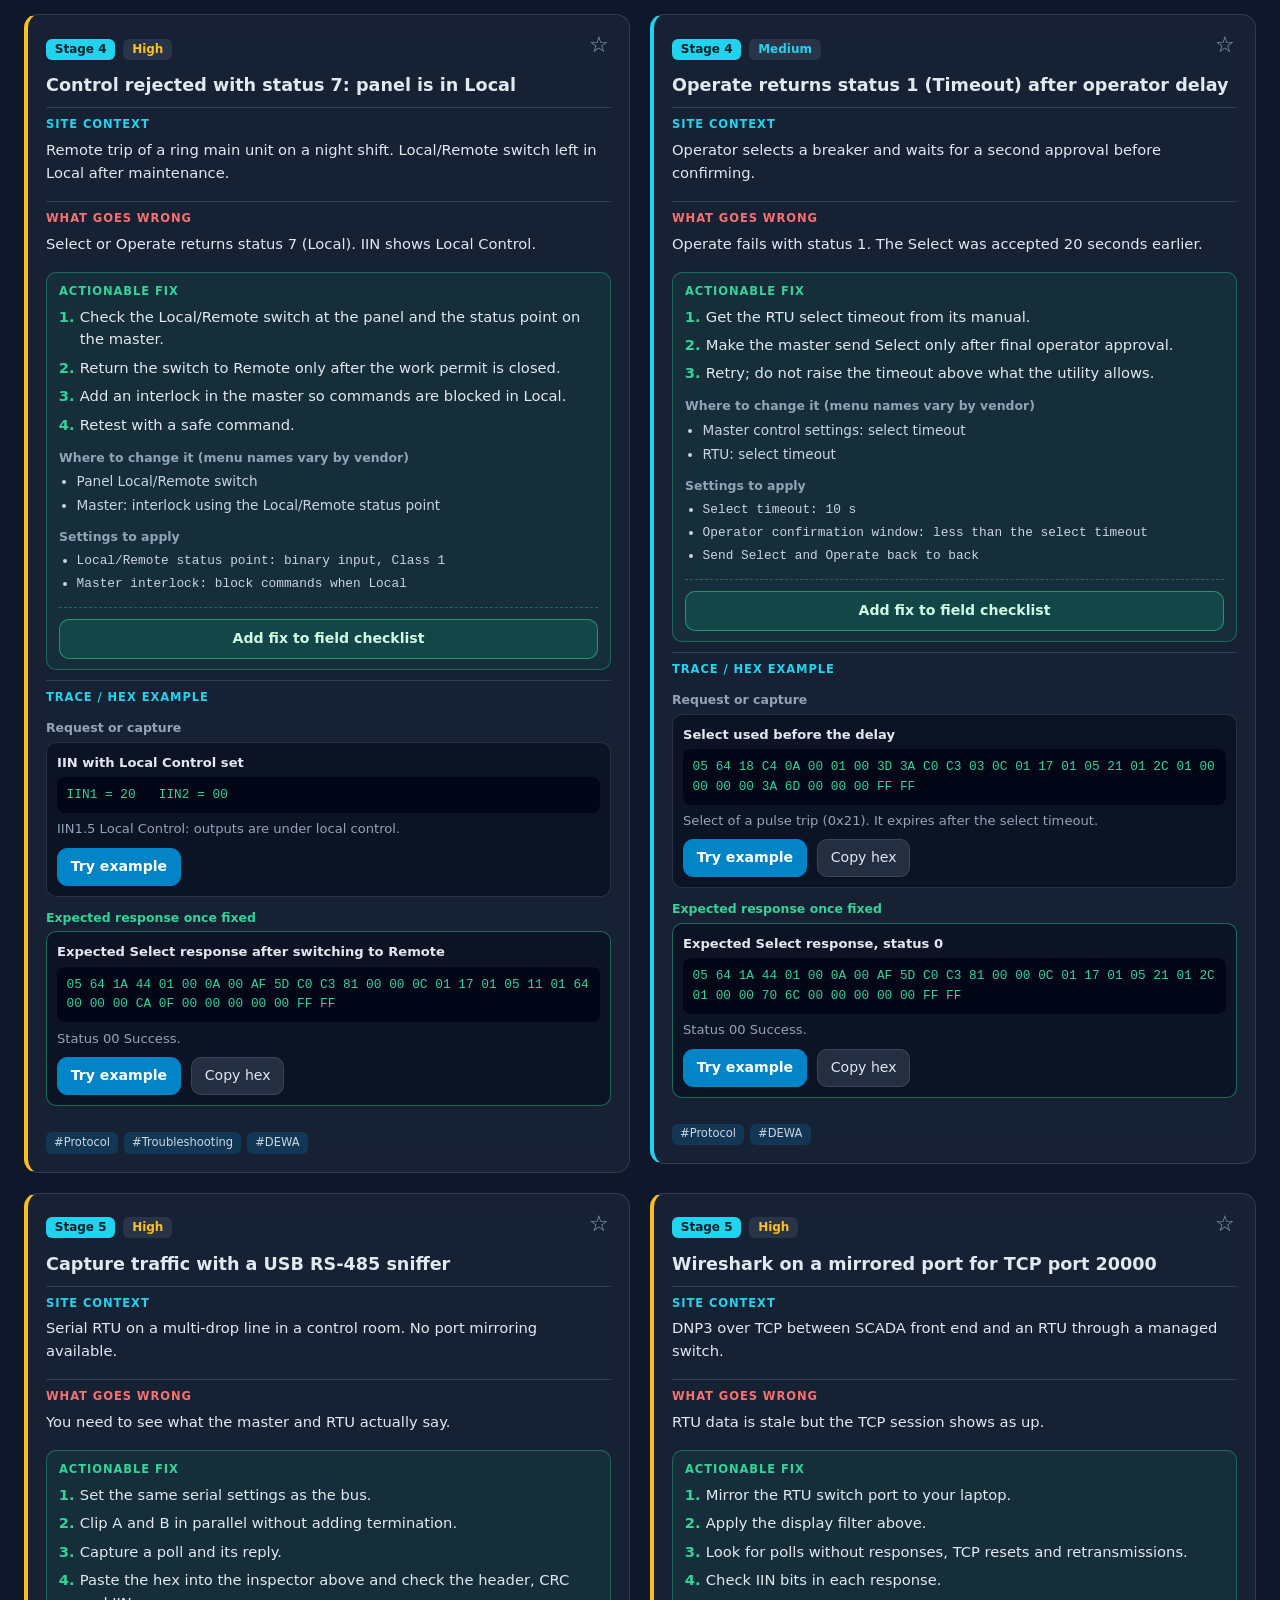
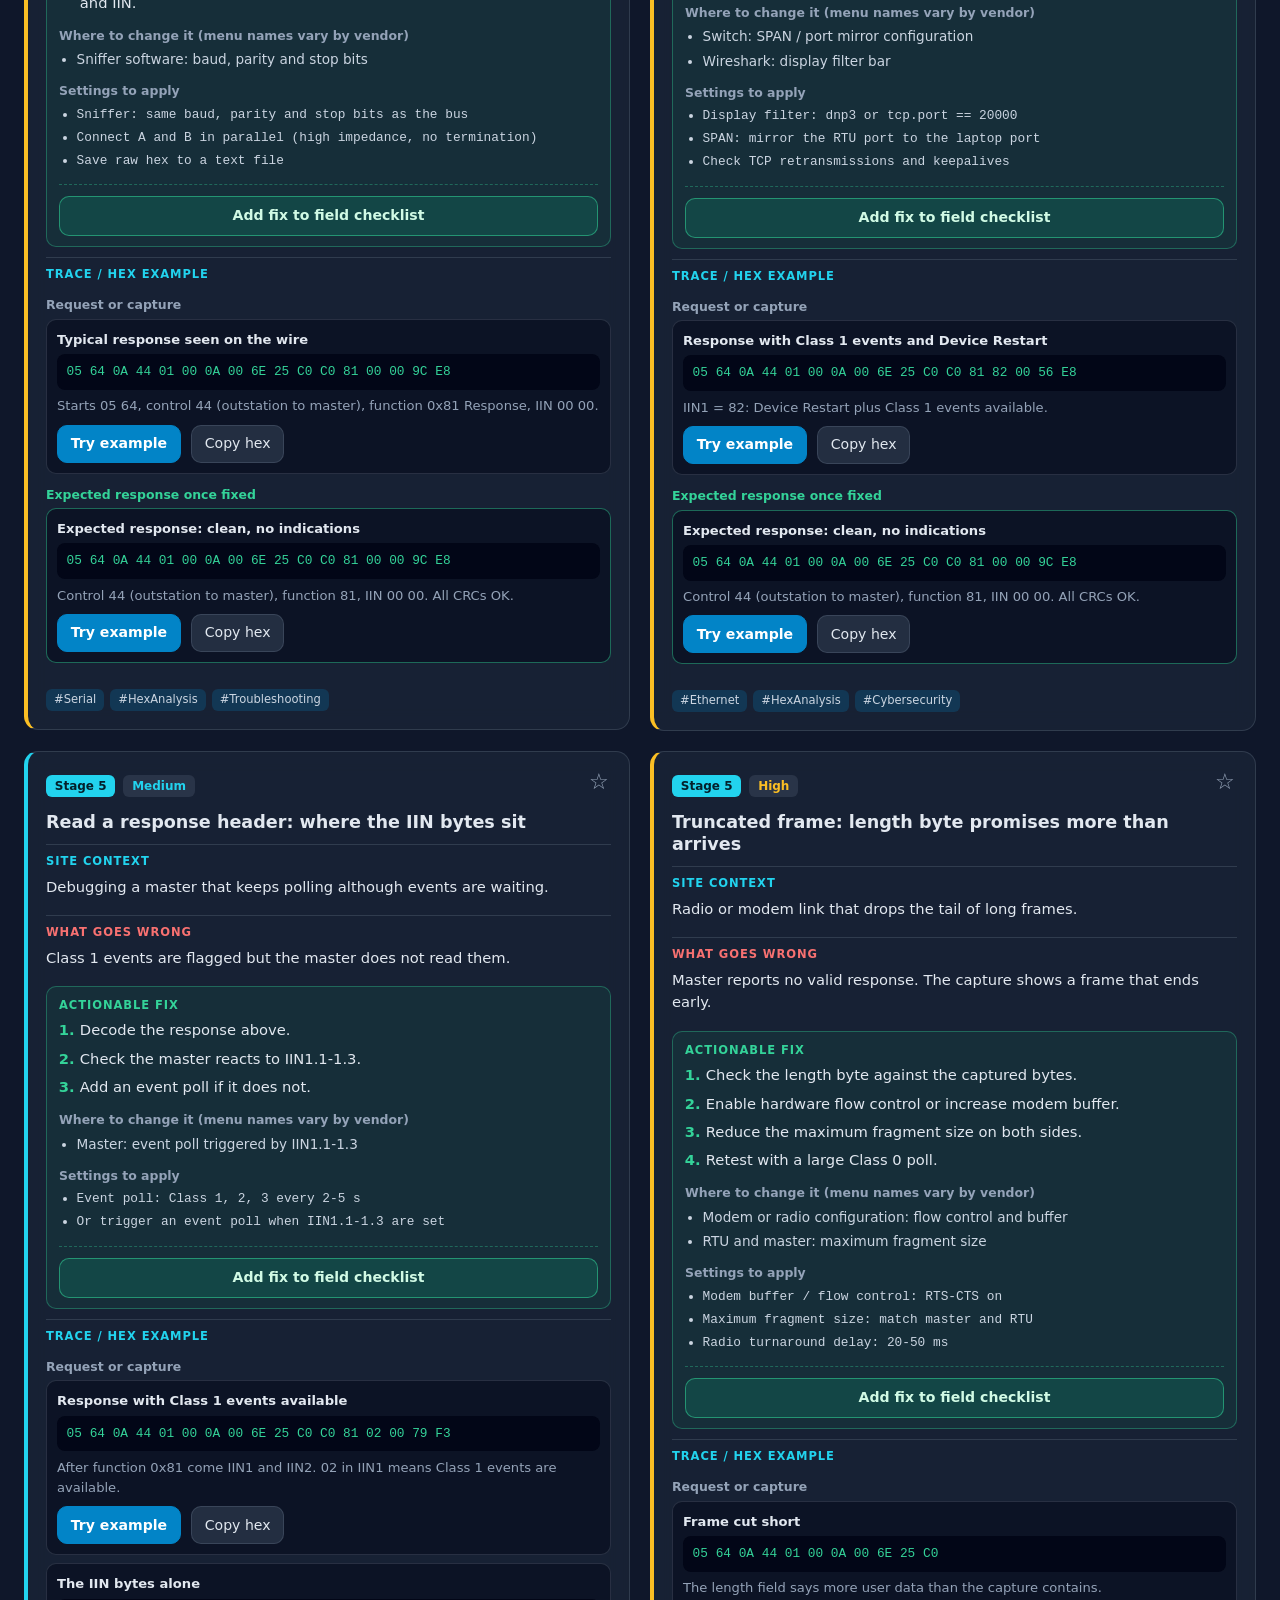
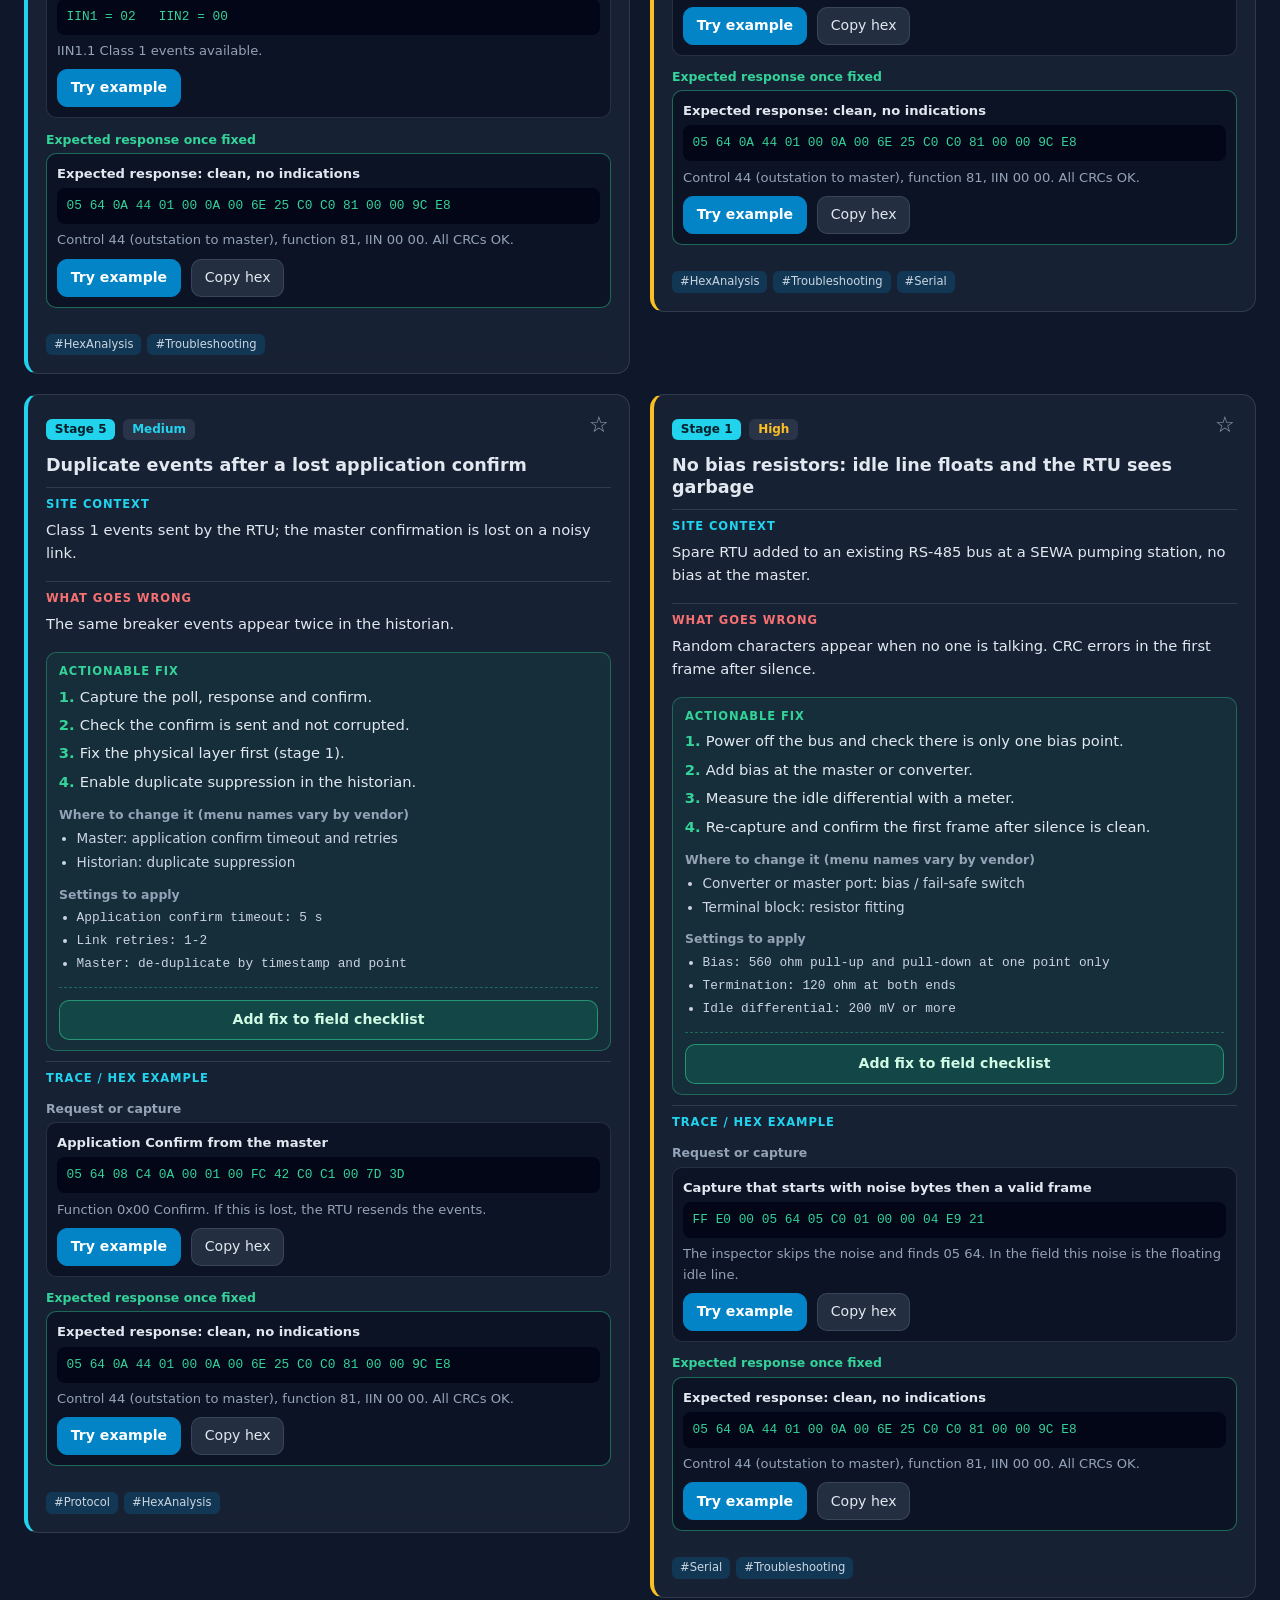
==== commit 596546c3: "Add files via upload" ====
--- a/index.html
+++ b/index.html
@@ -78,6 +78,12 @@
         <button class="pill" type="button" data-tag="Protocol">#Protocol</button>
         <button class="pill pill-star" type="button" data-tag="bookmarks">Saved <span id="bookmarkCount">0</span></button>
       </div>
+    </nav>
+
+    <nav id="toolbar" class="toolbar" aria-label="Field tools">
+      <button type="button" class="tool-btn" data-tool="objects">Object Cheat Sheet</button>
+      <button type="button" class="tool-btn" data-tool="sbo">SBO Simulator</button>
+      <button type="button" class="tool-btn" data-tool="filters">Sniffer Filters</button>
     </nav>
   </header>
 
@@ -177,6 +183,15 @@
     </div>
   </aside>
 
+  <!-- Field tools modal -->
+  <div id="toolModal" class="modal" role="dialog" aria-modal="true" aria-labelledby="toolTitle" hidden>
+    <div class="modal-backdrop" data-close-tool></div>
+    <div class="modal-card wide">
+      <button class="modal-close" type="button" data-close-tool aria-label="Close">&times;</button>
+      <div id="toolBody"></div>
+    </div>
+  </div>
+
   <div id="toast" class="toast" role="status" aria-live="polite" hidden></div>
 
   <script src="script.js"></script>
--- a/style.css
+++ b/style.css
@@ -31,10 +31,12 @@
 
 /* header */
 .topbar {
-  position: sticky; top: 0; z-index: 40;
+  position: -webkit-sticky; position: sticky; top: 0; z-index: 50;
   padding: calc(env(safe-area-inset-top) + 10px) 16px 10px;
-  background: rgba(15, 23, 42, .78); backdrop-filter: blur(14px); -webkit-backdrop-filter: blur(14px);
+  background-color: #0f172a !important; /* opaque: scrolled content must never show through */
   border-bottom: 1px solid var(--line);
+  box-shadow: 0 6px 16px rgba(2, 6, 23, .55);
+  -webkit-transform: translateZ(0); transform: translateZ(0); /* own compositing layer on iOS Safari */
 }
 .topbar-row { display: flex; align-items: center; gap: 12px; flex-wrap: wrap; max-width: 1400px; margin: 0 auto; }
 .brand { display: flex; align-items: center; gap: 10px; color: var(--text); text-decoration: none; }
@@ -212,3 +214,93 @@
 .fix li::marker { color: var(--green); font-weight: 700; }
 .results-head { margin-top: 1rem; }
 @media (max-width: 480px) { .scen { padding: 14px; } .stage-btn { font-size: .8rem; padding: .45rem .7rem; } }
+
+/* fix block prominence and expected-response blocks */
+.blk.good { background: rgba(16,185,129,.08); border: 1px solid rgba(52,211,153,.35); border-radius: 10px; padding: 10px 12px; }
+.blk.ok h4 { color: var(--green); }
+.ex-resp { border-color: rgba(52,211,153,.45); }
+.blk h5 { margin: .7rem 0 .25rem; font-size: .78rem; color: var(--muted); font-weight: 600; }
+.where { margin: 0; padding-left: 1.1rem; font-size: .85rem; color: #cbd5e1; }
+.where li { margin-bottom: .2rem; }
+
+/* ---------- fix 1: stacking order, scrolled content stays behind the header ---------- */
+.shell, .footer { position: relative; z-index: 1; }
+.shell { isolation: isolate; }          /* contains the blur layers of cards and panels */
+.panel, .card, .scen { z-index: 0; }
+.modal, .drawer { z-index: 80; }
+.toast { z-index: 120; }
+
+/* ---------- fix 3: horizontal scrollers show a right-edge fade and end padding ---------- */
+.stages, .pill-row {
+  scroll-snap-type: x proximity;
+  scroll-padding-inline: 16px;
+  padding-right: 40px;                   /* last pill can scroll clear of the fade */
+  -webkit-overflow-scrolling: touch;
+  -webkit-mask-image: linear-gradient(to right, #000 0, #000 calc(100% - 36px), transparent 100%);
+  mask-image: linear-gradient(to right, #000 0, #000 calc(100% - 36px), transparent 100%);
+}
+.stage-btn, .pill { scroll-snap-align: start; }
+@media (min-width: 1100px) {
+  .stages, .pill-row { -webkit-mask-image: none; mask-image: none; padding-right: 0; }
+}
+
+/* ---------- uniform card layout: context, problem, fix (with settings), trace ---------- */
+.blk.good .params { margin-bottom: .25rem; }
+.fix-actions { margin-top: .85rem; padding-top: .7rem; border-top: 1px dashed rgba(52,211,153,.35); }
+.fix-actions .btn { width: 100%; background: rgba(16,185,129,.18); border-color: rgba(52,211,153,.55); color: #d1fae5; font-weight: 600; }
+.fix-actions .btn:hover { background: rgba(16,185,129,.3); }
+.ex-sub { margin: .6rem 0 .4rem; font-size: .78rem; font-weight: 600; color: var(--muted); }
+.ex-sub.ok { color: var(--green); }
+
+/* ---------- decoded table: full text on narrow screens ---------- */
+.table-wrap { padding-bottom: .5rem; }
+.hex-table { table-layout: auto; }
+.hex-table th, .hex-table td { padding: .45rem .6rem .5rem; line-height: 1.45; white-space: normal; overflow-wrap: anywhere; word-break: break-word; }
+.hex-table td:first-child { white-space: nowrap; }
+.hex-table td.mono { word-break: break-all; }
+@media (max-width: 600px) { .hex-table td:last-child { min-width: 13rem; } .hex-table { font-size: .8rem; } }
+
+/* ---------- field tools: toolbar, cheat sheet, SBO simulator, filters ---------- */
+html { scroll-padding-top: 11rem; }
+.scen { scroll-margin-top: 12rem; }
+.toolbar { max-width: 1400px; margin: 8px auto 0; display: flex; gap: 8px; overflow-x: auto; padding-bottom: 2px; }
+.tool-btn { flex: none; font: inherit; font-size: .82rem; font-weight: 600; color: #04202b; background: var(--green); border: 0; border-radius: 10px; padding: .45rem .85rem; min-height: 40px; cursor: pointer; }
+.tool-btn:hover { filter: brightness(1.1); }
+.modal-card.wide { width: min(940px, 100%); }
+.muted { color: var(--muted); }
+.hint.small { font-size: .78rem; margin-top: 1rem; }
+.obj-table th, .obj-table td { font-size: .8rem; }
+.obj-table tr.grp td { background: rgba(2,132,199,.22); font-weight: 700; color: var(--cyan); white-space: normal; }
+.obj-table tr.note td { color: var(--muted); font-size: .78rem; white-space: normal; }
+.obj-table td:first-child { white-space: nowrap; }
+.copy-chip { background: #020617; color: var(--green); border: 1px solid var(--line); border-radius: 8px; padding: .3rem .55rem; min-height: 36px; font-size: .78rem; cursor: pointer; white-space: nowrap; }
+.copy-chip:hover { border-color: var(--green); }
+#csFilter { margin: .5rem 0; font-size: 16px; }
+
+.sbo-bar { height: 22px; background: #020617; border: 1px solid var(--line); border-radius: 999px; overflow: hidden; margin: .75rem 0 .5rem; }
+.sbo-fill { height: 100%; width: 0; background: var(--green); transition: width .1s linear, background-color .2s; }
+.sbo-fill.ok { background: var(--green); } .sbo-fill.warn { background: var(--amber); } .sbo-fill.bad { background: var(--red); }
+.sbo-status { font-weight: 600; margin: 0 0 .25rem; }
+.sbo-log { margin-top: 1rem; display: grid; gap: 8px; max-height: 46vh; overflow-y: auto; }
+.log-item { background: rgba(2,6,23,.5); border: 1px solid var(--line); border-left: 4px solid var(--muted); border-radius: 10px; padding: 8px 10px; }
+.log-item.ok { border-left-color: var(--green); } .log-item.bad { border-left-color: var(--red); }
+.log-item b { font-size: .82rem; } .log-item p { margin: .3rem 0 .4rem; font-size: .82rem; color: var(--muted); }
+.log-item .hexbox:empty { display: none; }
+.log-item .btn { min-height: 34px; padding: .25rem .7rem; font-size: .8rem; }
+
+.flt { border-top: 1px solid var(--line); padding: .7rem 0; }
+.flt-l { font-weight: 600; font-size: .9rem; margin-bottom: .3rem; }
+.flt-row { display: flex; gap: 8px; align-items: stretch; flex-wrap: wrap; }
+.flt-f { flex: 1 1 240px; background: #020617; color: var(--green); border: 1px solid var(--line); border-radius: 8px; padding: .5rem .6rem; font-size: .82rem; overflow-wrap: anywhere; word-break: break-all; }
+@media (max-width: 480px) { .tool-btn { font-size: .78rem; padding: .4rem .65rem; } html { scroll-padding-top: 12rem; } }
+
+/* slimmer sticky header on phones: logo + search + status share one row */
+@media (max-width: 480px) {
+  .brand-text { display: none; }
+  .topbar-row { flex-wrap: nowrap; gap: 8px; }
+  .search-wrap { flex: 1 1 0; }
+  .topbar-actions { flex: none; }
+  .topbar-actions .btn { padding: .35rem .6rem; font-size: .78rem; min-height: 36px; }
+  .filters { margin-top: 6px; }
+  .toolbar { margin-top: 6px; }
+}
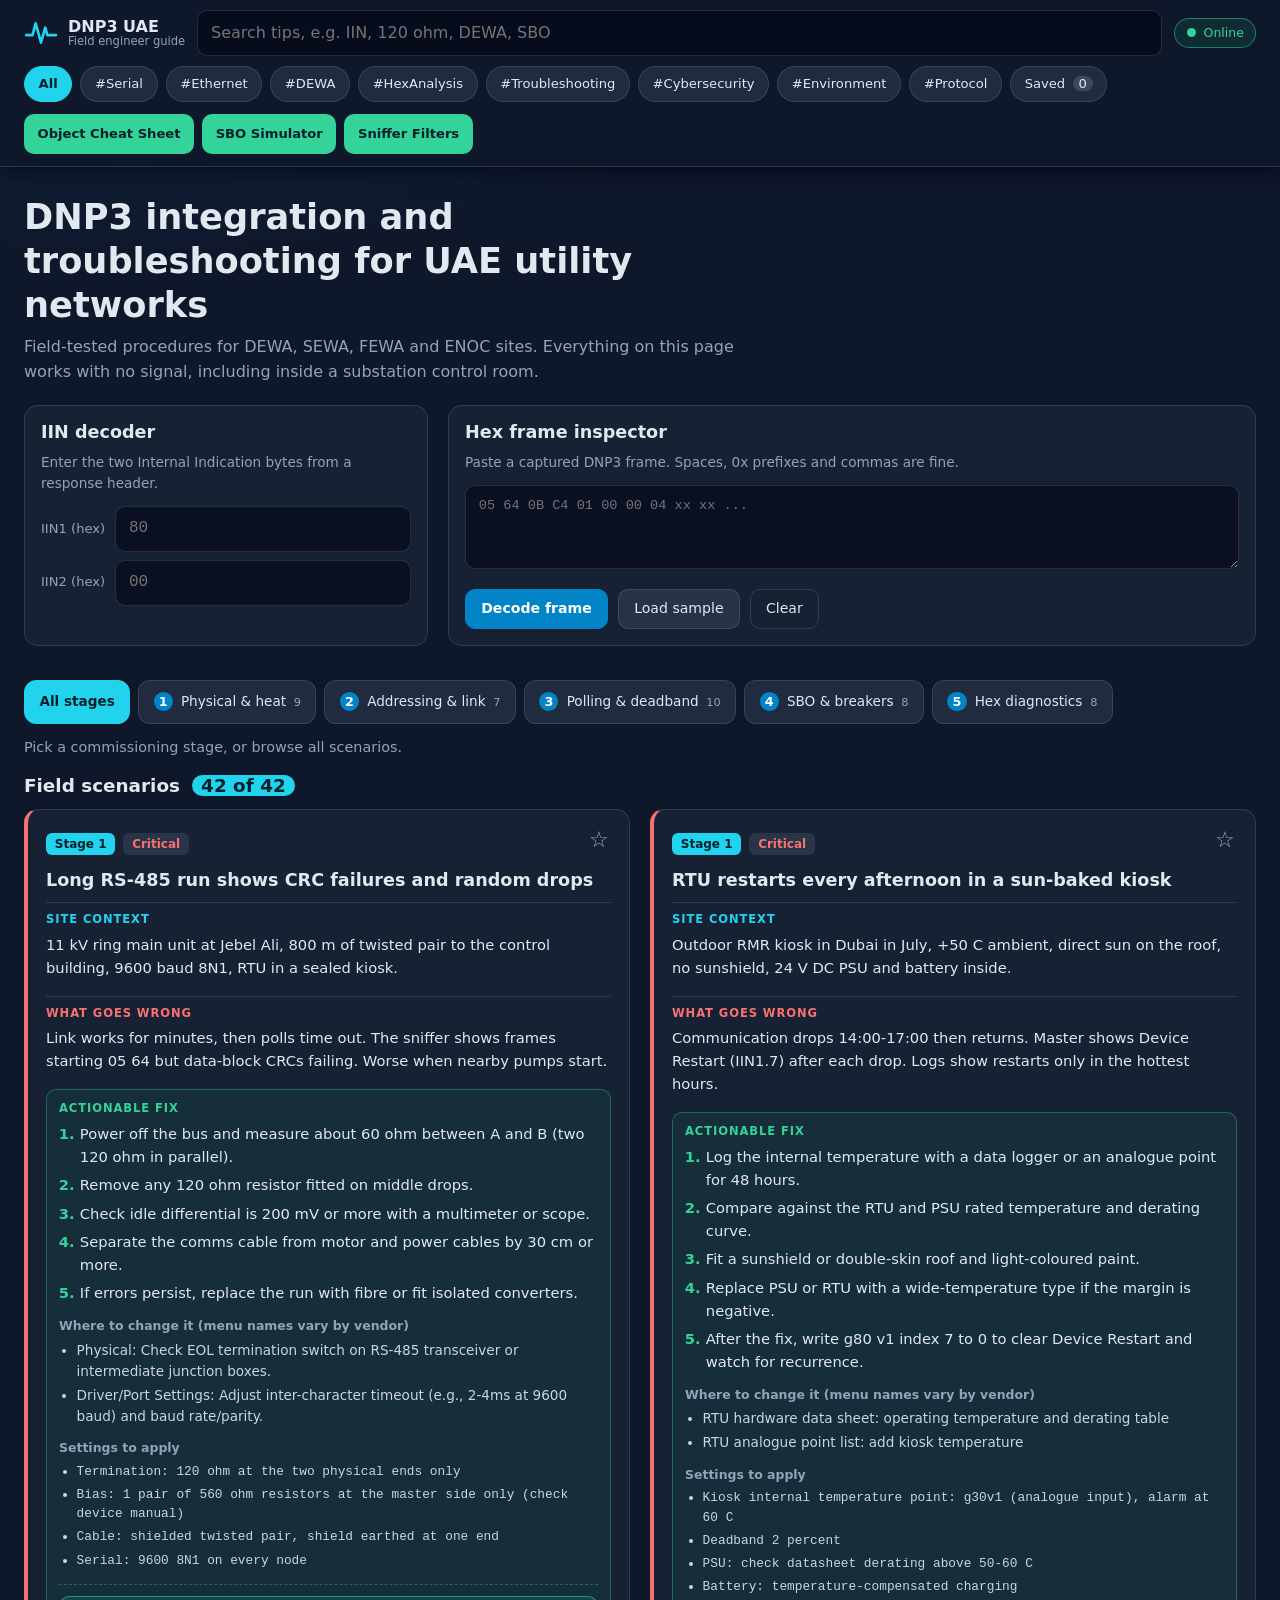
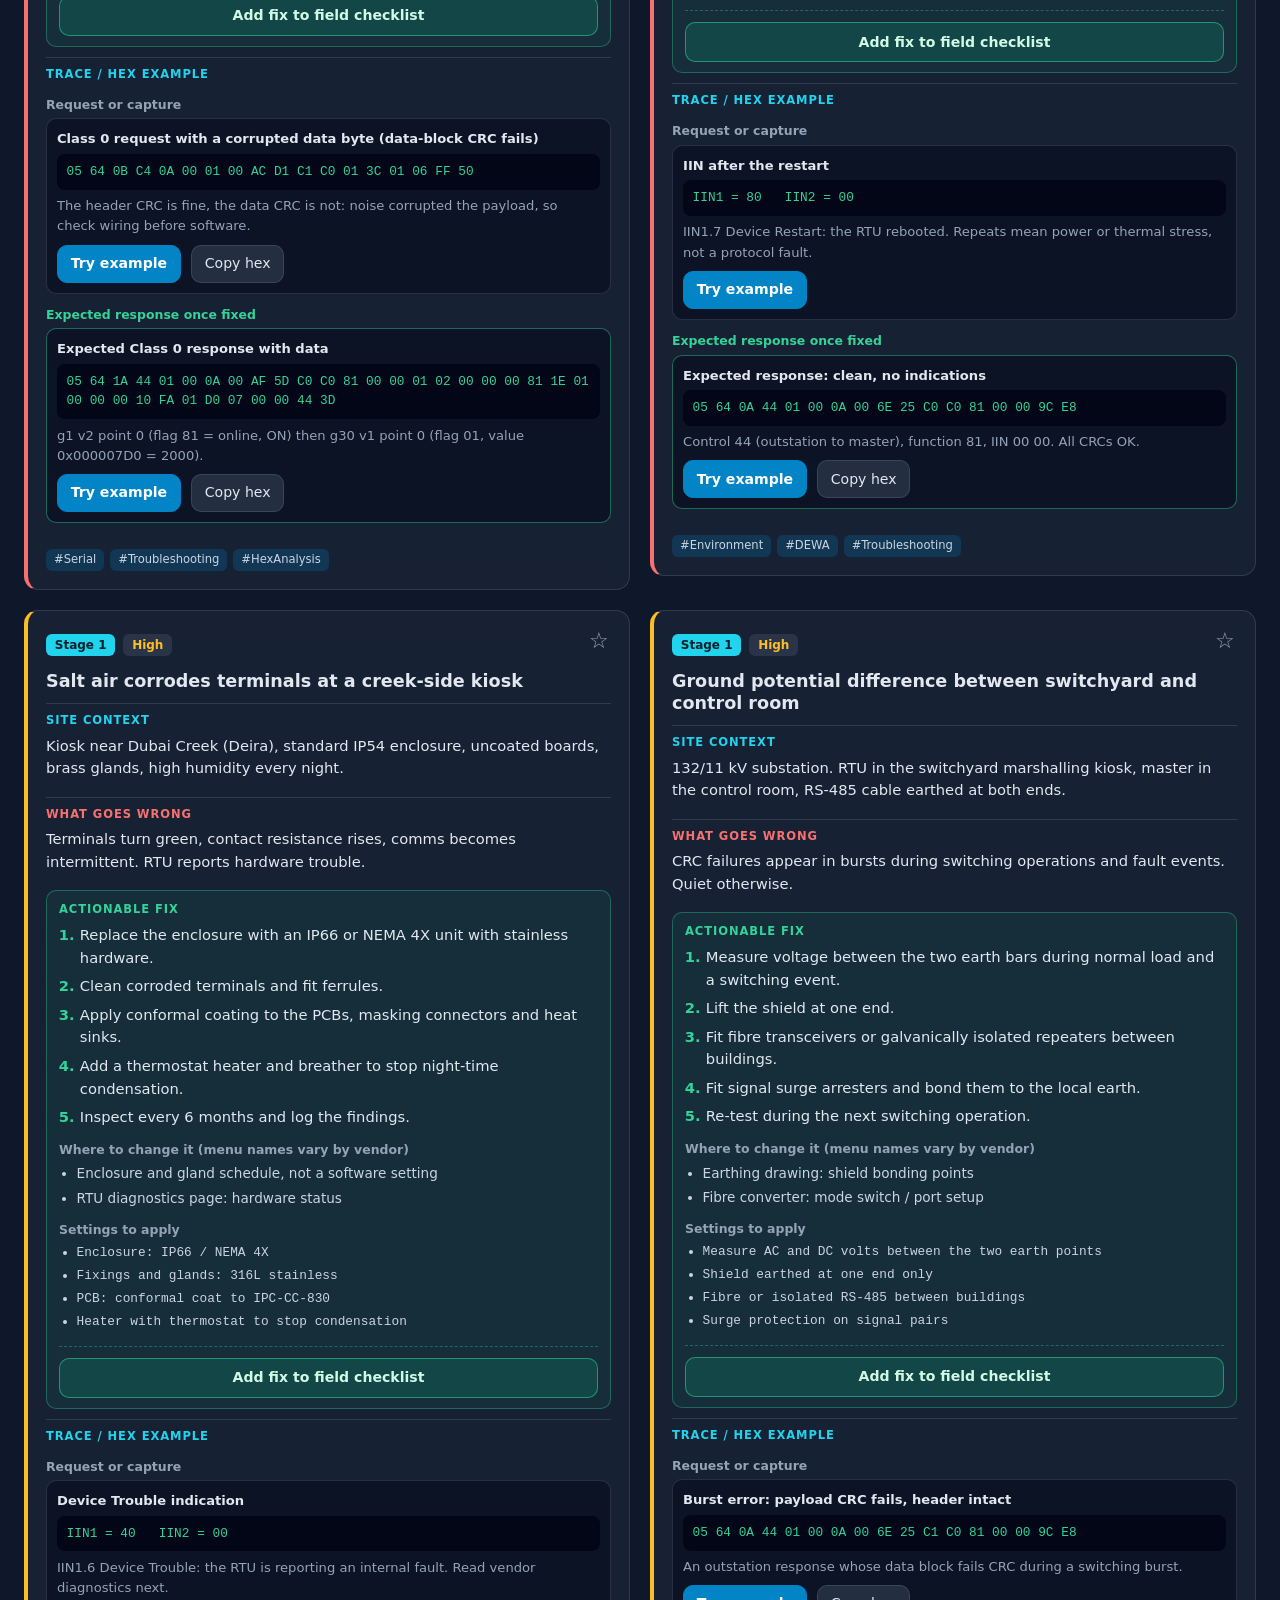
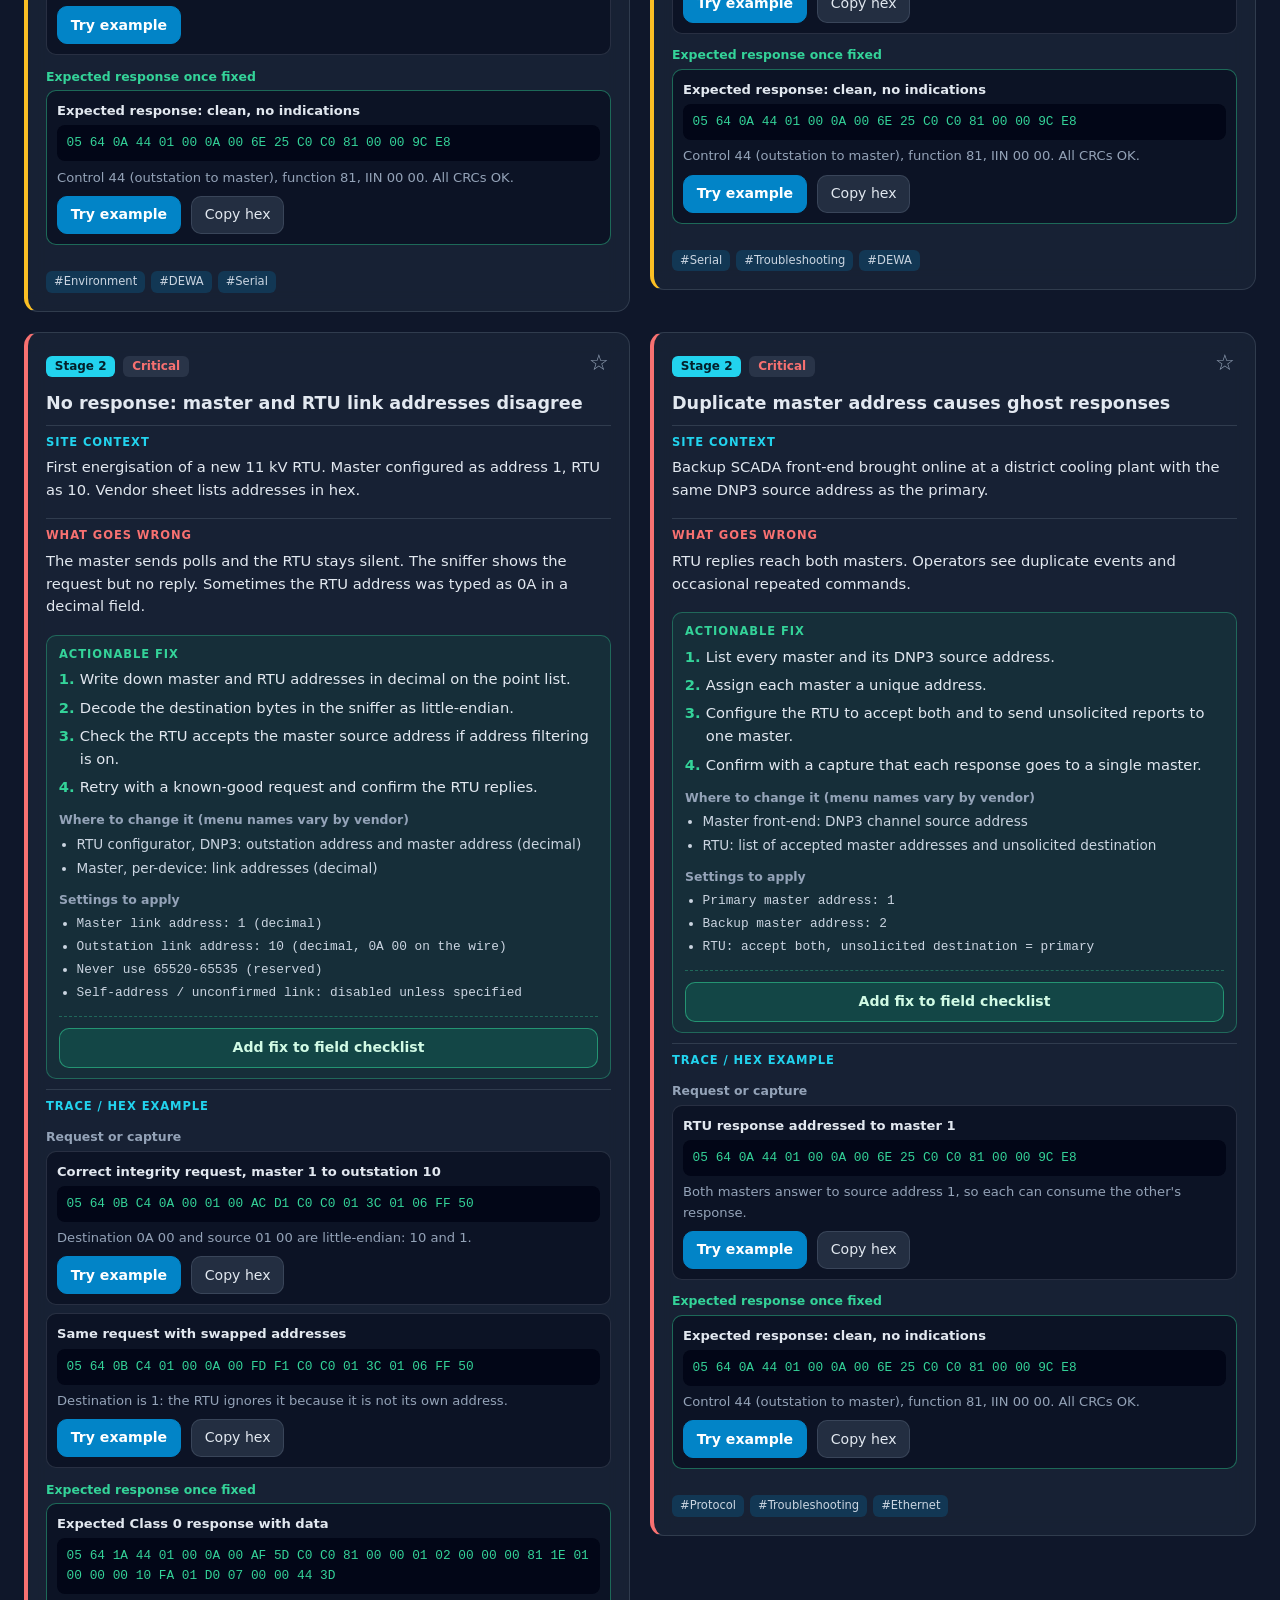
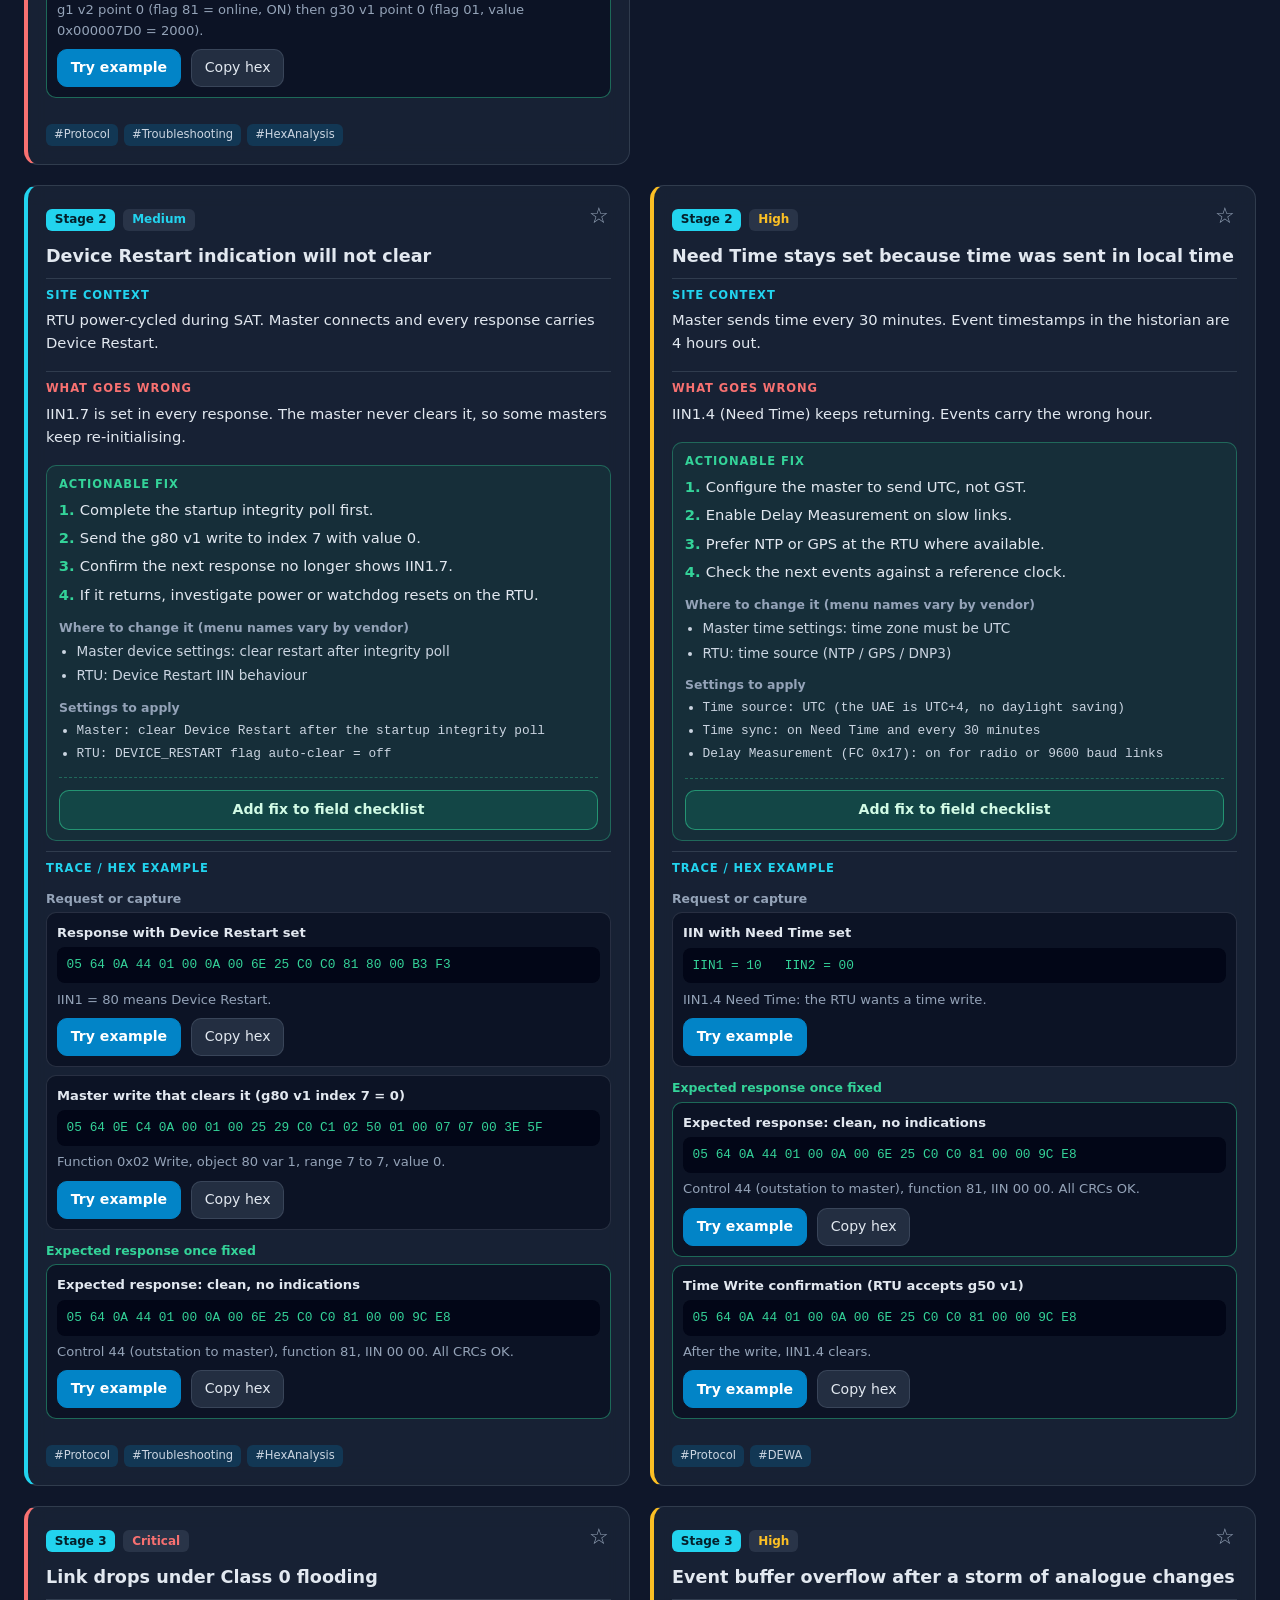
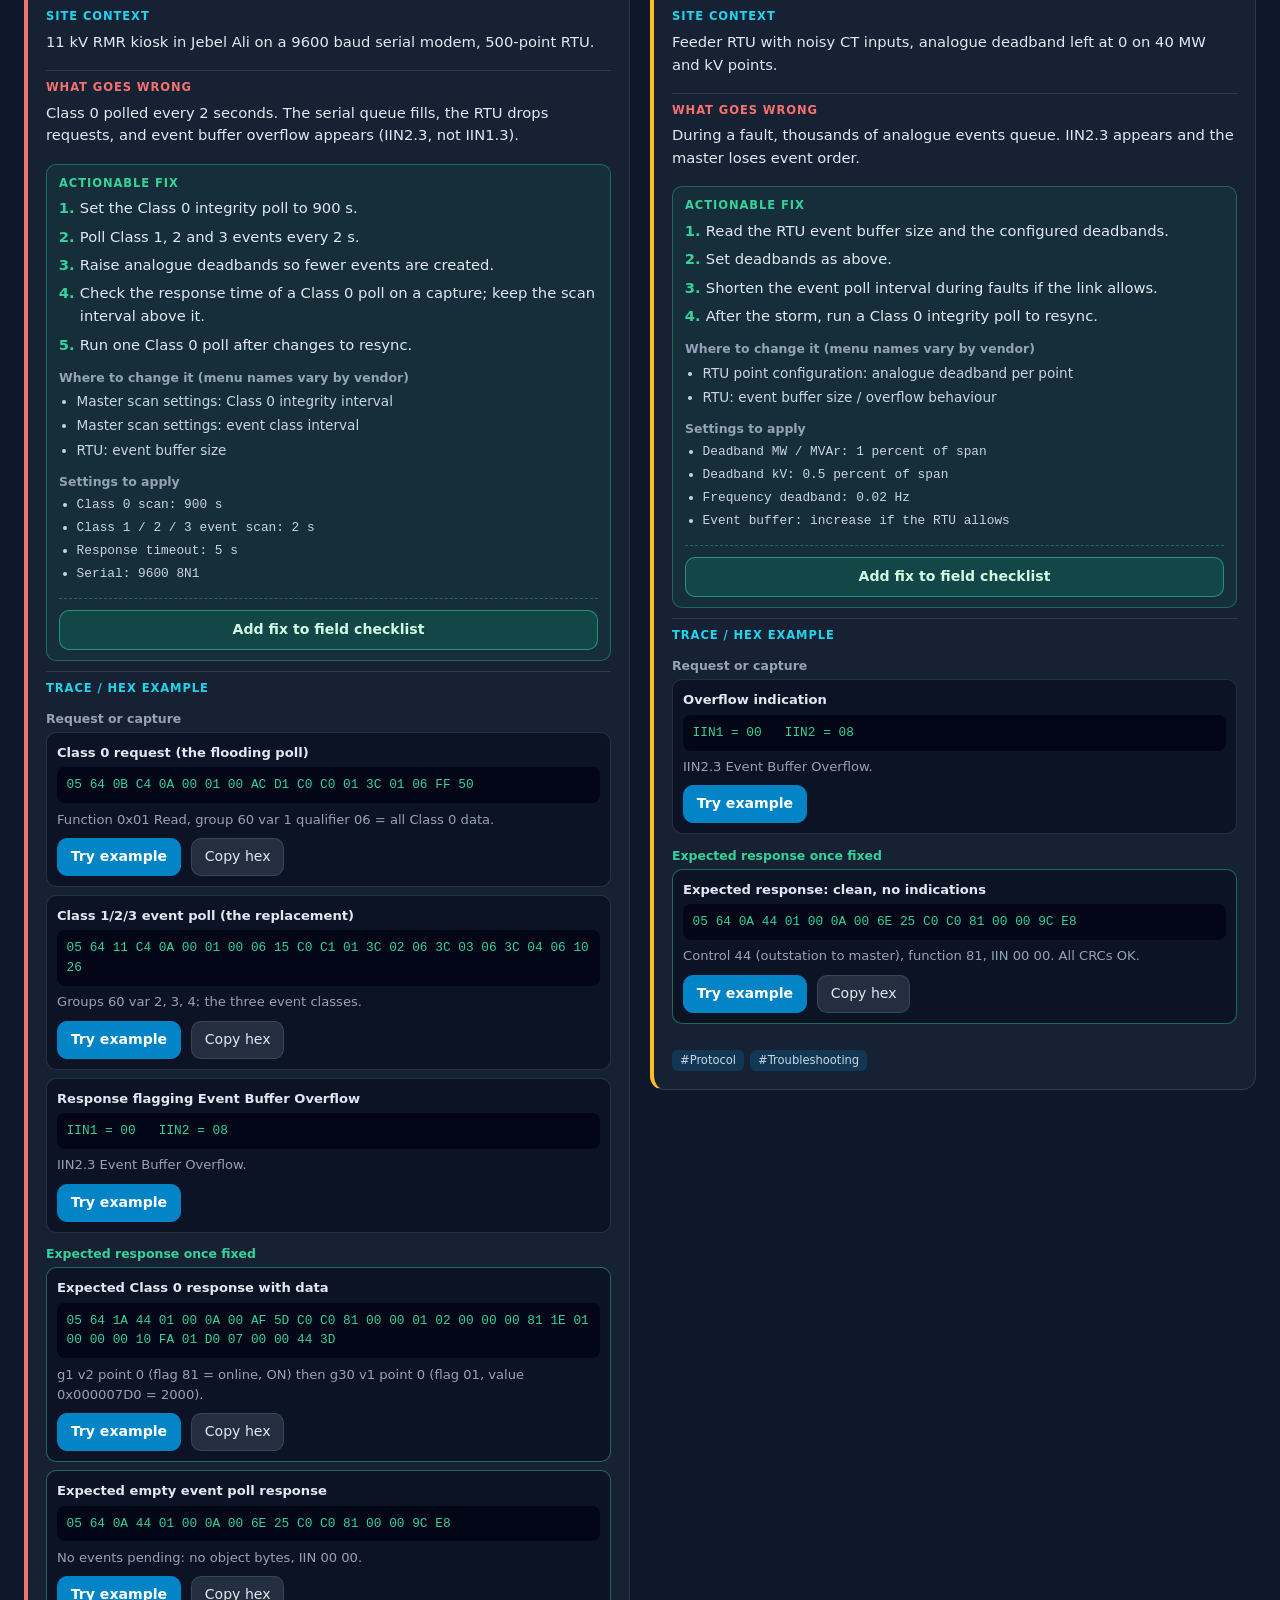
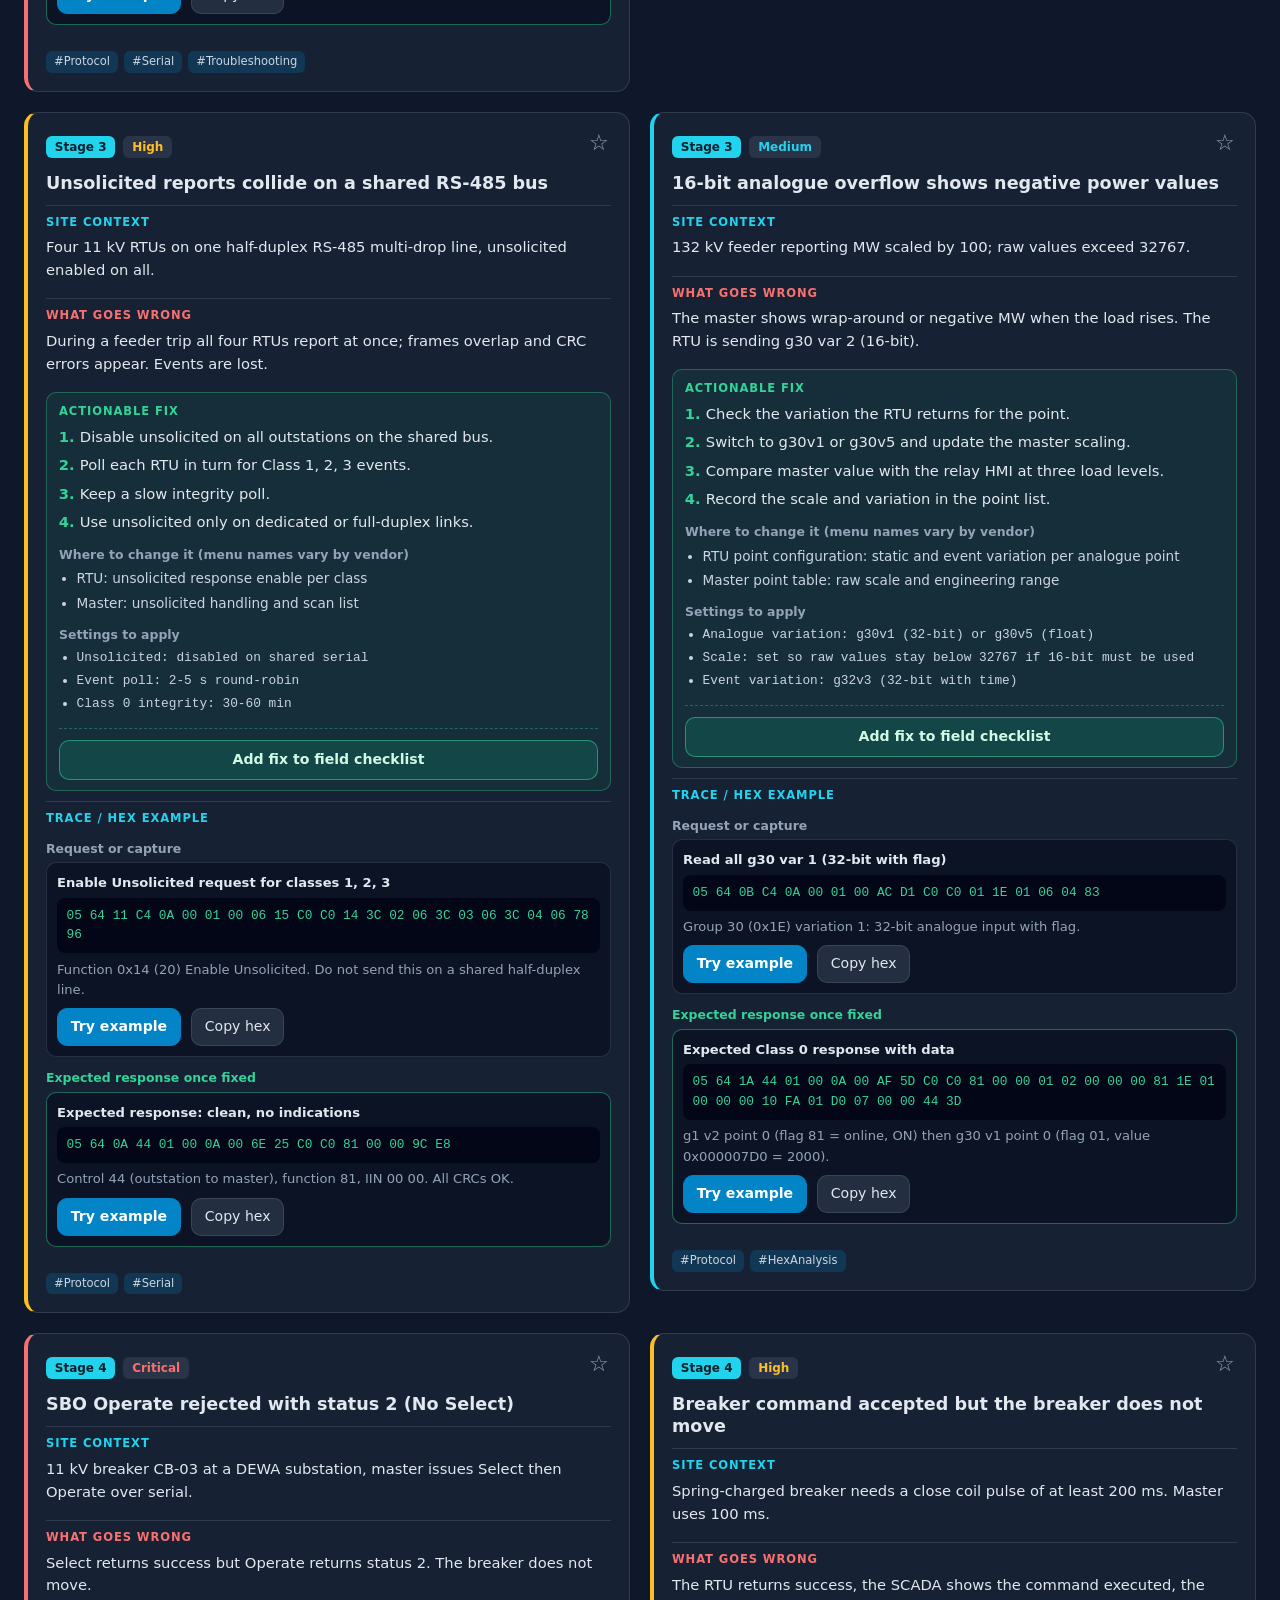
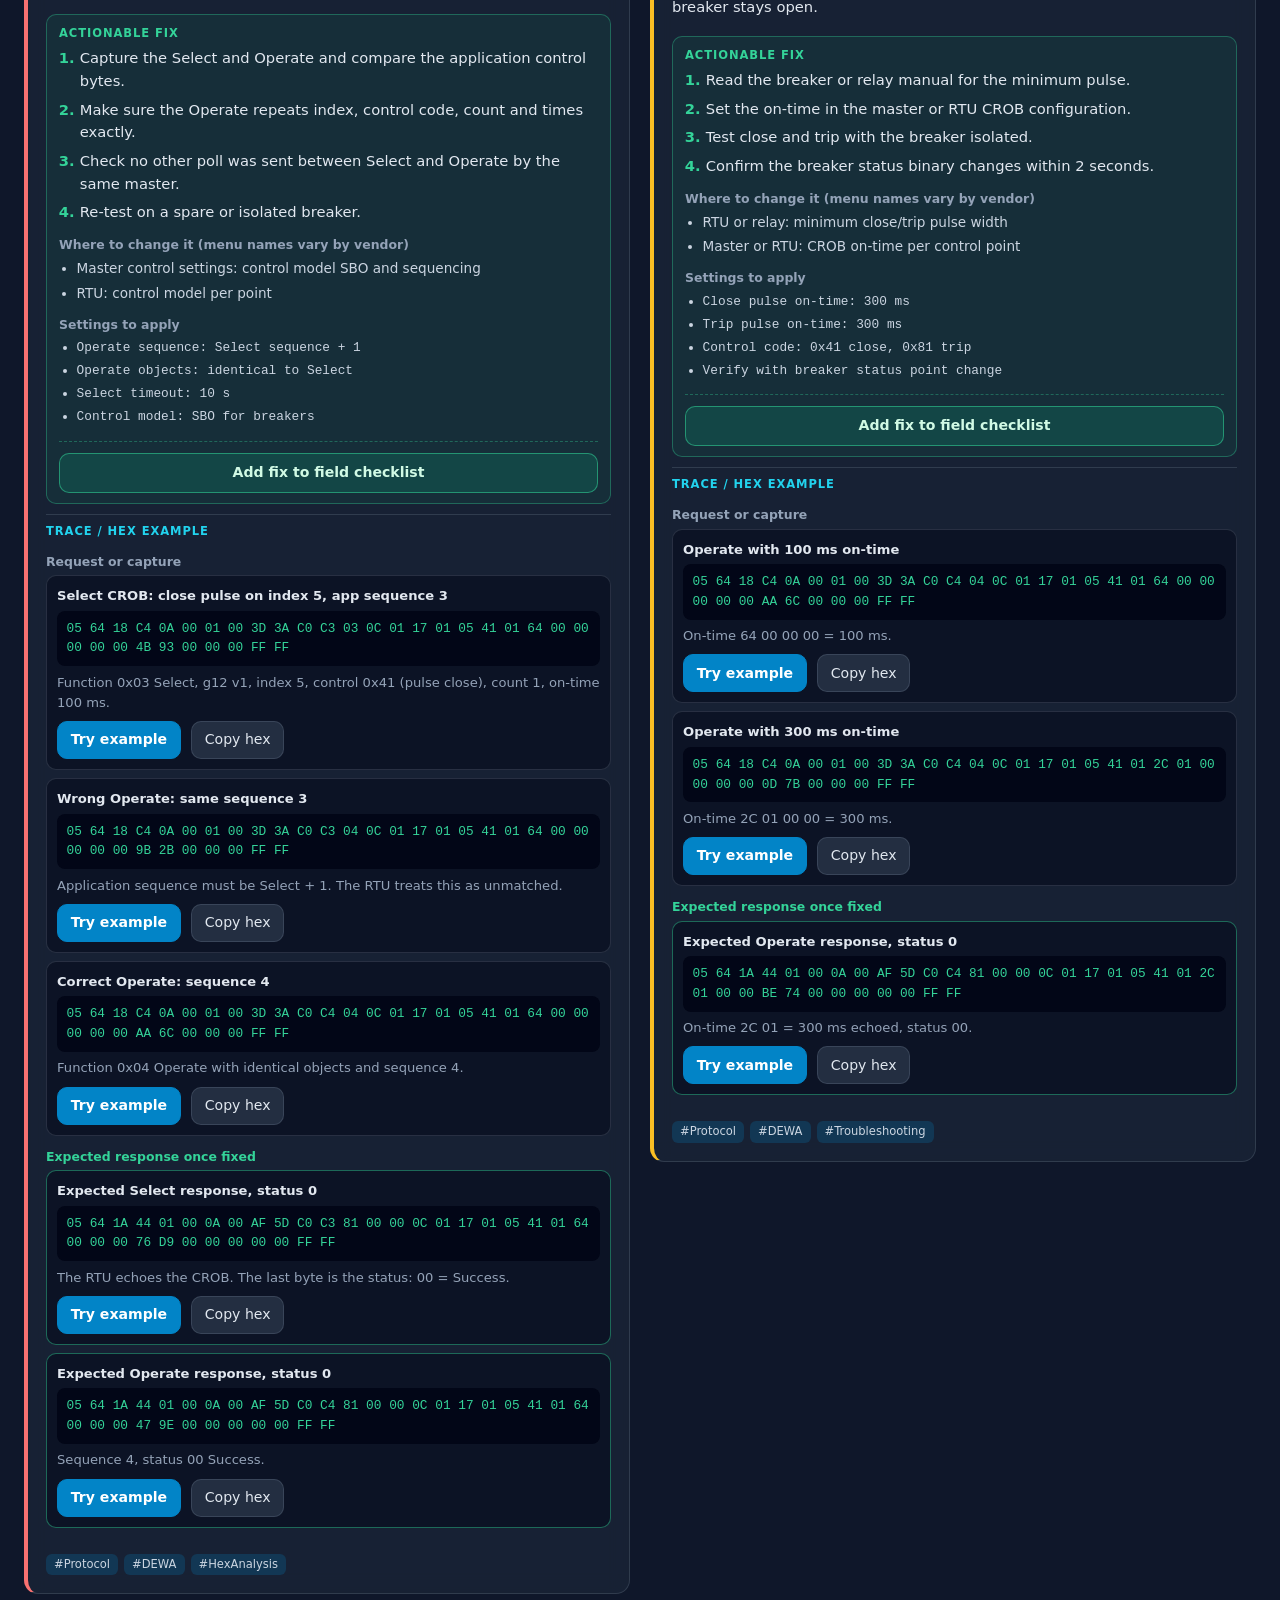
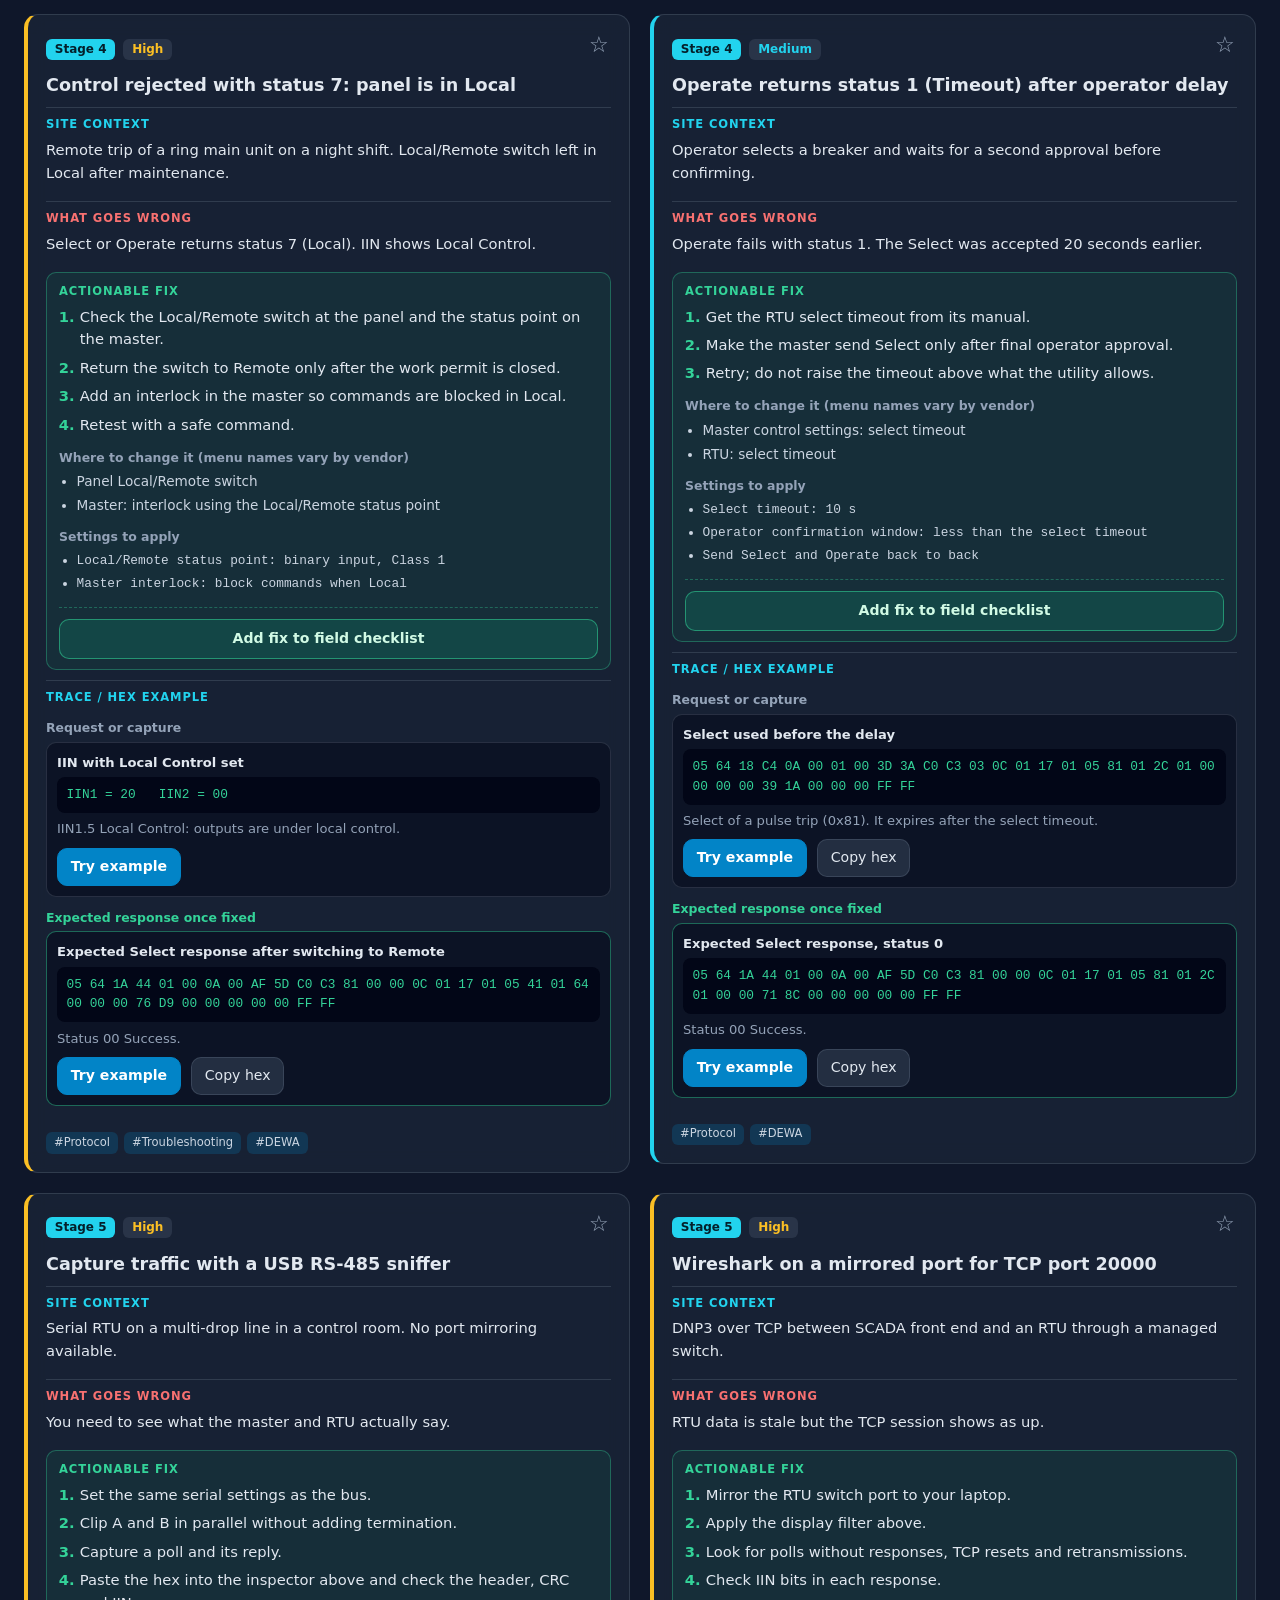
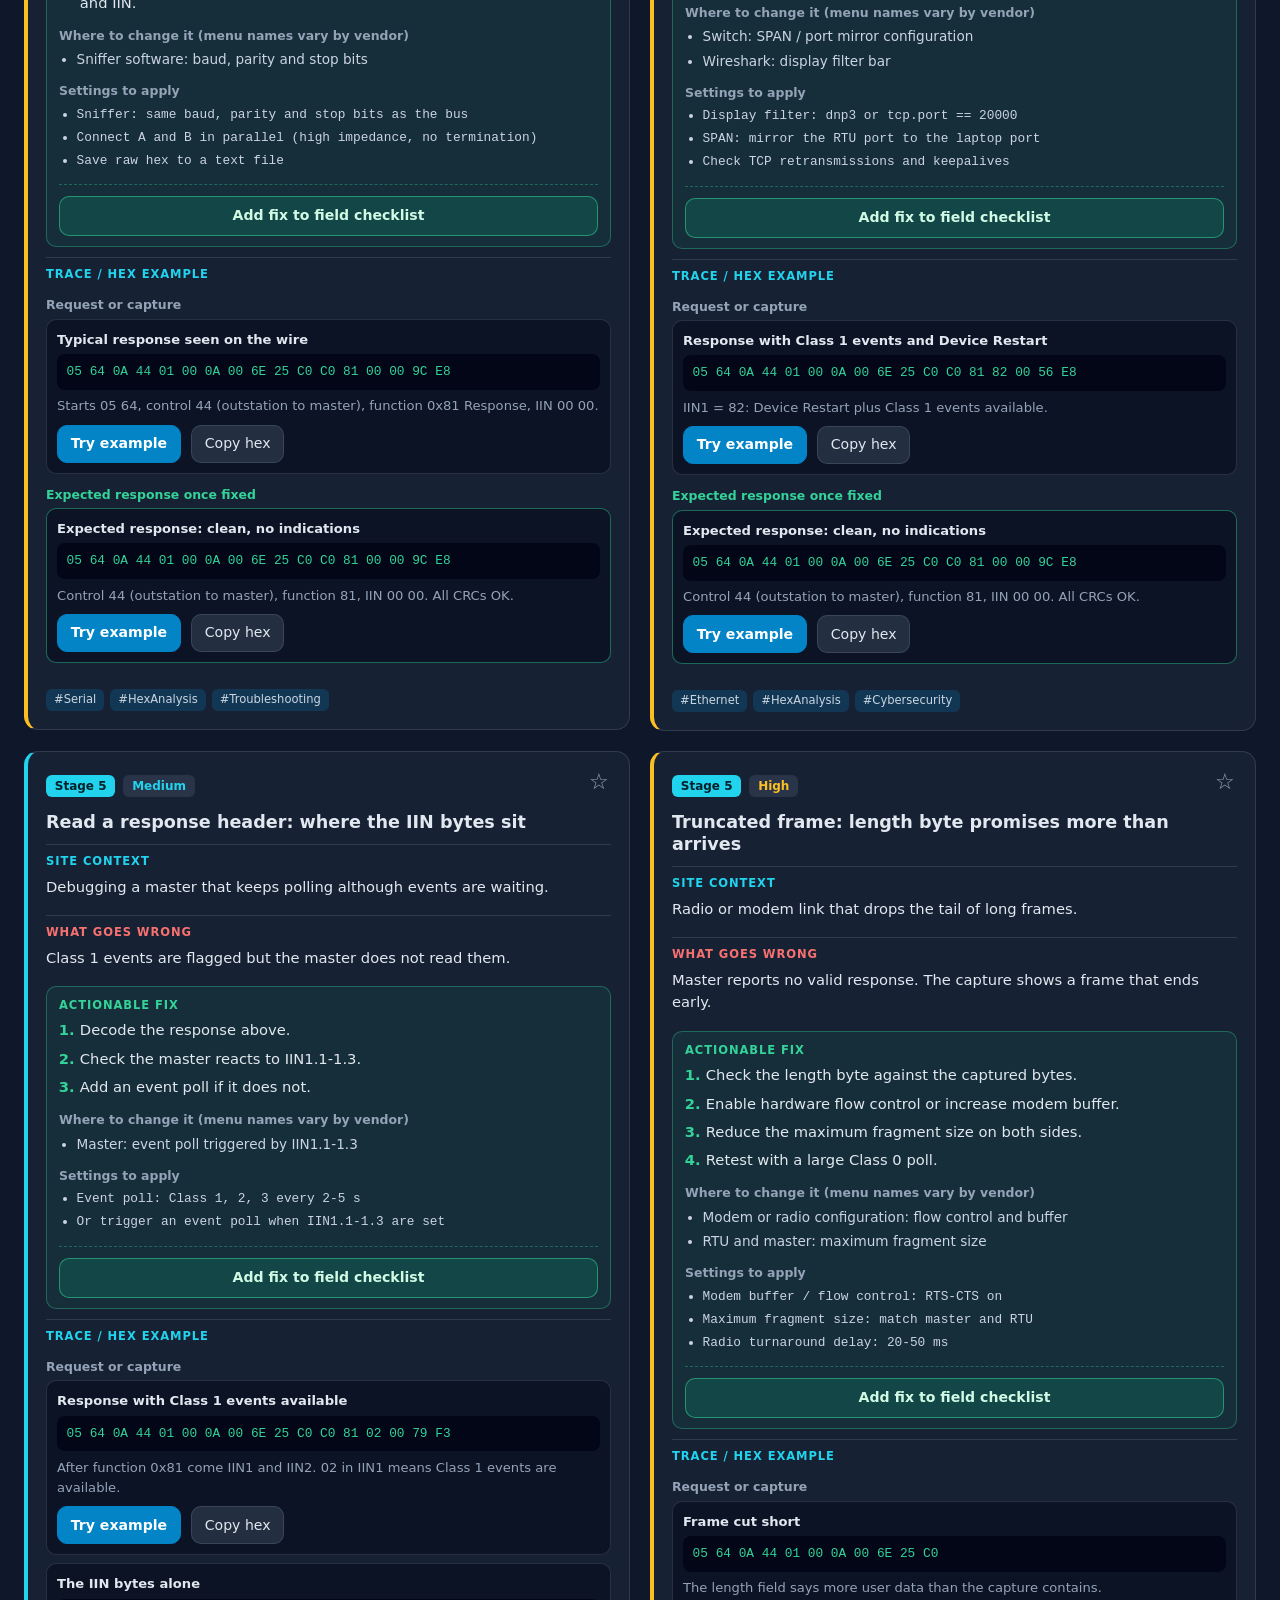
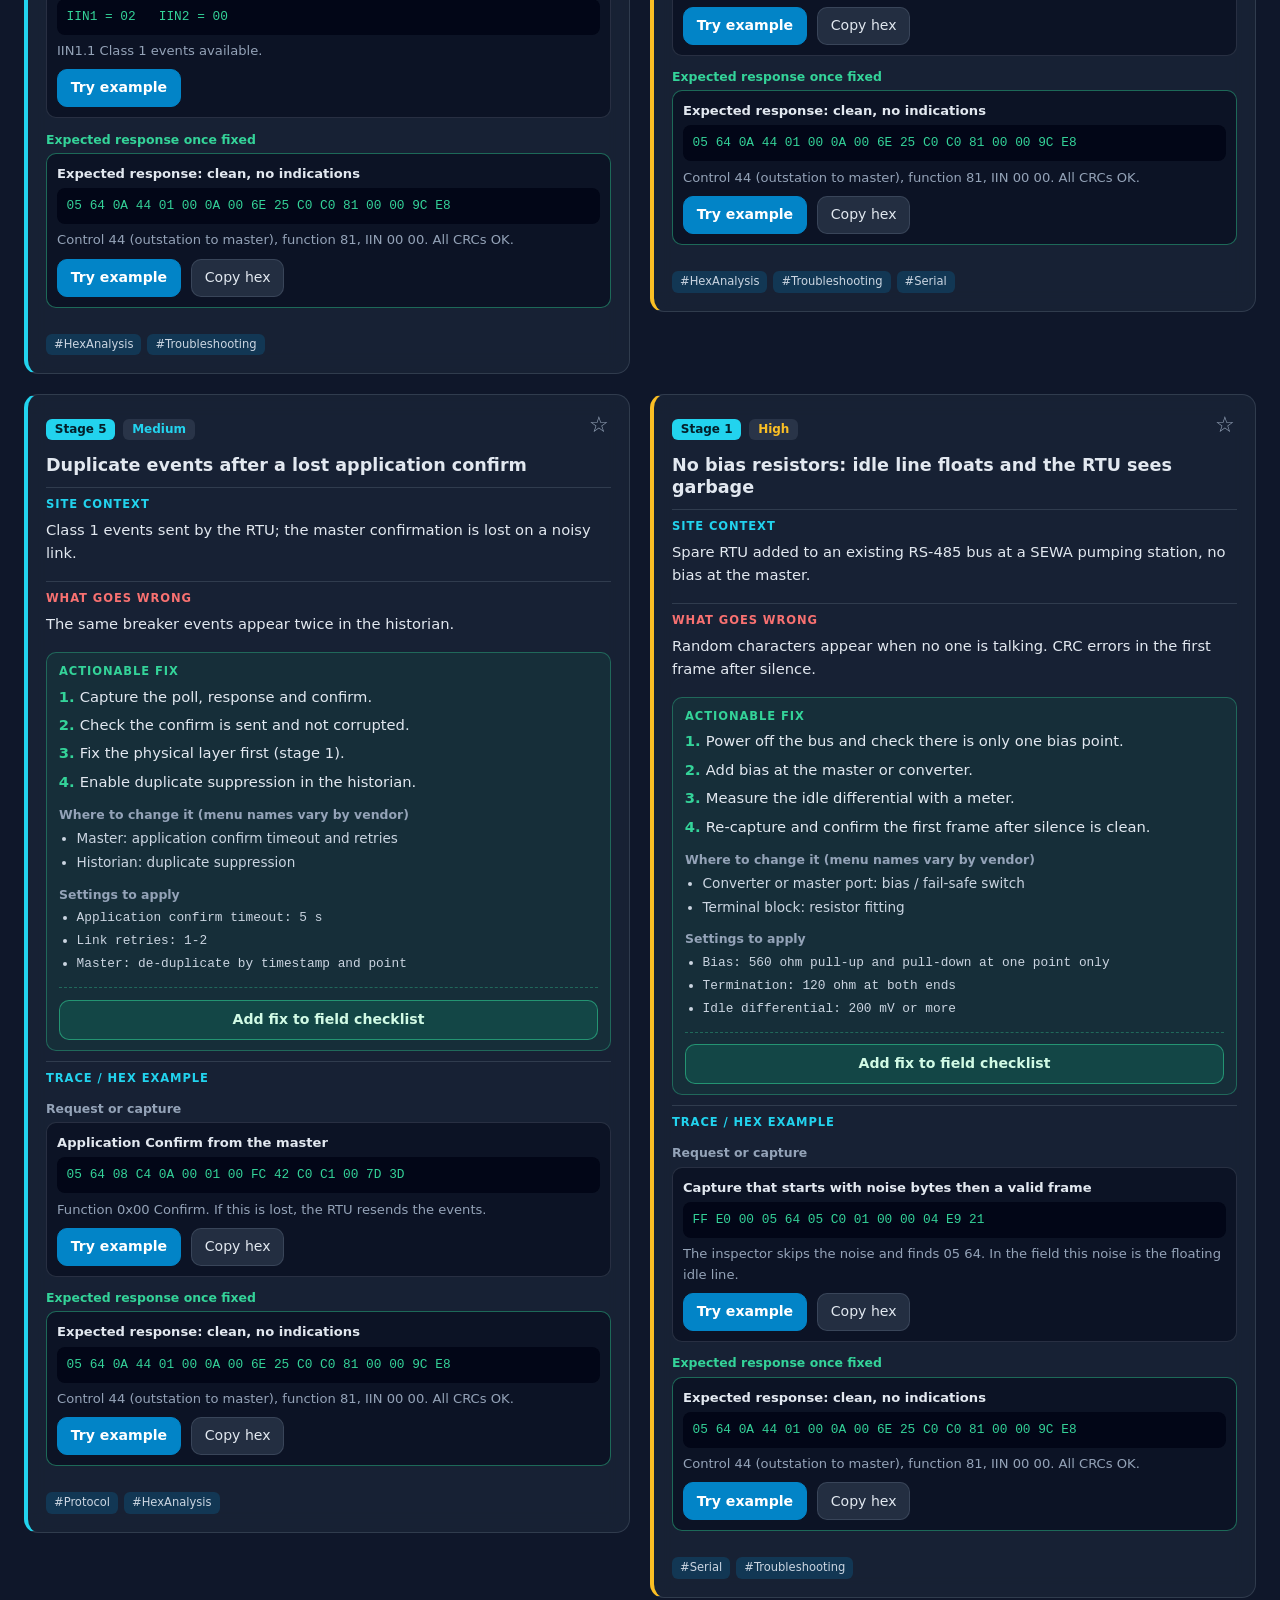
==== commit 1387c743: "Add files via upload" ====
--- a/index.html
+++ b/index.html
@@ -175,9 +175,14 @@
         <button class="modal-close" type="button" data-close-drawer aria-label="Close checklist">&times;</button>
       </div>
       <p class="hint">Add steps from any tip. Progress is saved on this device.</p>
+      <label class="lbl" for="siteName">Site / feeder</label>
+      <input id="siteName" type="text" maxlength="80" placeholder="e.g. Jebel Ali 11 kV RMR-14" autocomplete="off">
+      <label class="lbl" for="siteNotes">Site notes (included in the summary)</label>
+      <textarea id="siteNotes" rows="3" maxlength="600" placeholder="e.g. Baud 9600 8N1, RTU address 10, term. fitted at both ends"></textarea>
       <ul id="checklistItems" class="check-list"></ul>
       <div class="btn-row">
-        <button id="checklistCopy" class="btn btn-accent" type="button">Copy checklist</button>
+        <button id="checklistSummary" class="btn btn-accent" type="button">Copy Commissioning Summary</button>
+        <button id="checklistCopy" class="btn" type="button">Copy checklist</button>
         <button id="checklistReset" class="btn btn-ghost" type="button">Clear all</button>
       </div>
     </div>
--- a/style.css
+++ b/style.css
@@ -304,3 +304,24 @@
   .filters { margin-top: 6px; }
   .toolbar { margin-top: 6px; }
 }
+
+/* ---------- object cheat sheet: scrollable table, no vertical text ribbons ---------- */
+.modal-card .table-wrap { width: 100%; overflow-x: auto; -webkit-overflow-scrolling: touch; }
+.obj-table { min-width: 680px; }
+.obj-table th, .obj-table td { white-space: nowrap; overflow-wrap: normal; word-break: normal; padding: .5rem .75rem; }
+.obj-table td:nth-child(3), .obj-table td:nth-child(4) { white-space: normal; min-width: 150px; }
+.obj-table td.mono { word-break: normal; }
+.obj-table tr.grp td, .obj-table tr.note td { white-space: normal; min-width: 0; }
+
+.sub2 { margin: 1rem 0 .5rem; font-size: 1rem; color: var(--cyan); }
+.presets { display: grid; grid-template-columns: repeat(auto-fit, minmax(min(100%, 250px), 1fr)); gap: 10px; }
+.preset { background: rgba(2,6,23,.5); border: 1px solid var(--line); border-radius: 12px; padding: 10px 12px; }
+.preset h3 { margin: 0 0 .3rem; font-size: .92rem; }
+.preset p { margin: 0 0 .5rem; font-size: .82rem; color: #cbd5e1; }
+.chips { display: flex; flex-wrap: wrap; gap: 8px 12px; }
+.chip-wrap { display: inline-flex; flex-direction: column; gap: 2px; }
+.chip-wrap small { font-size: .7rem; color: var(--muted); }
+
+.lbl { display: block; margin: .6rem 0 .25rem; font-size: .8rem; color: var(--muted); }
+.drawer-card textarea, .drawer-card input[type="text"] { font-size: 16px; }
+#checklist .btn-row .btn { flex: 1 1 100%; }
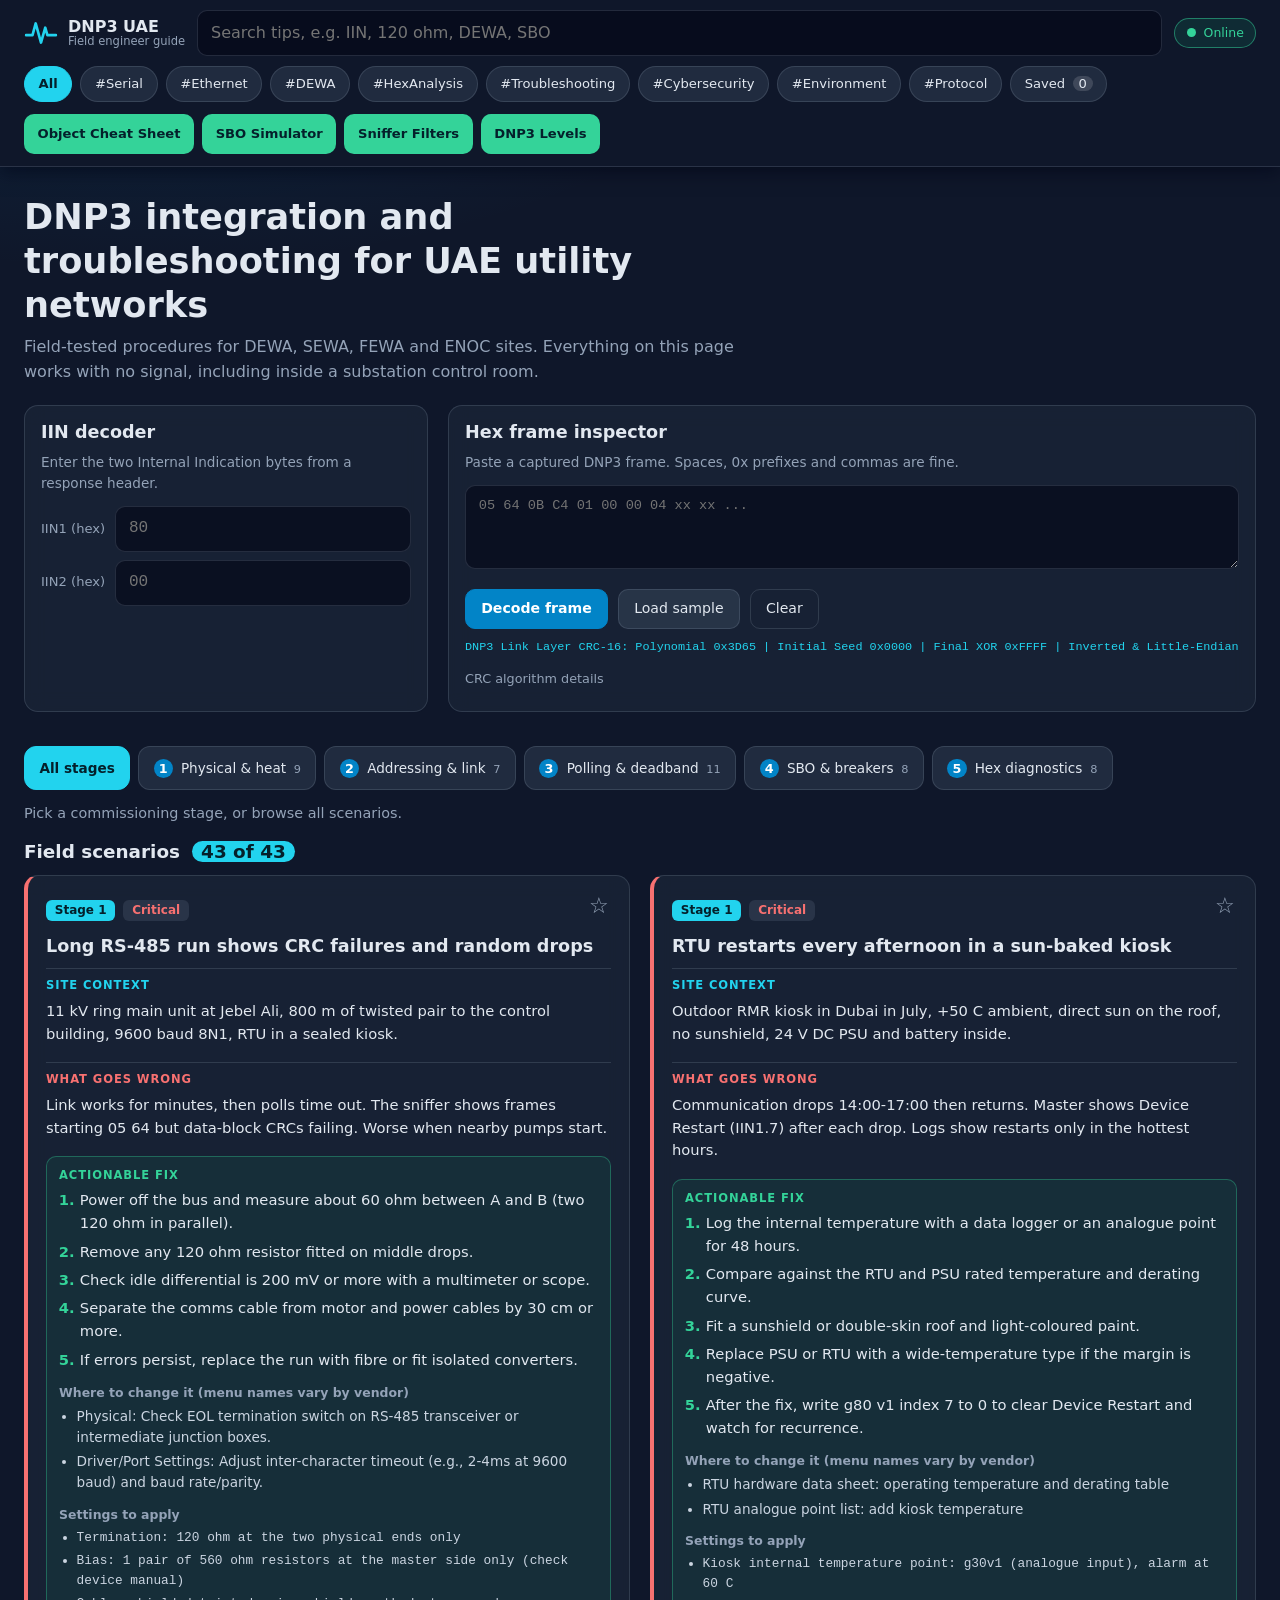
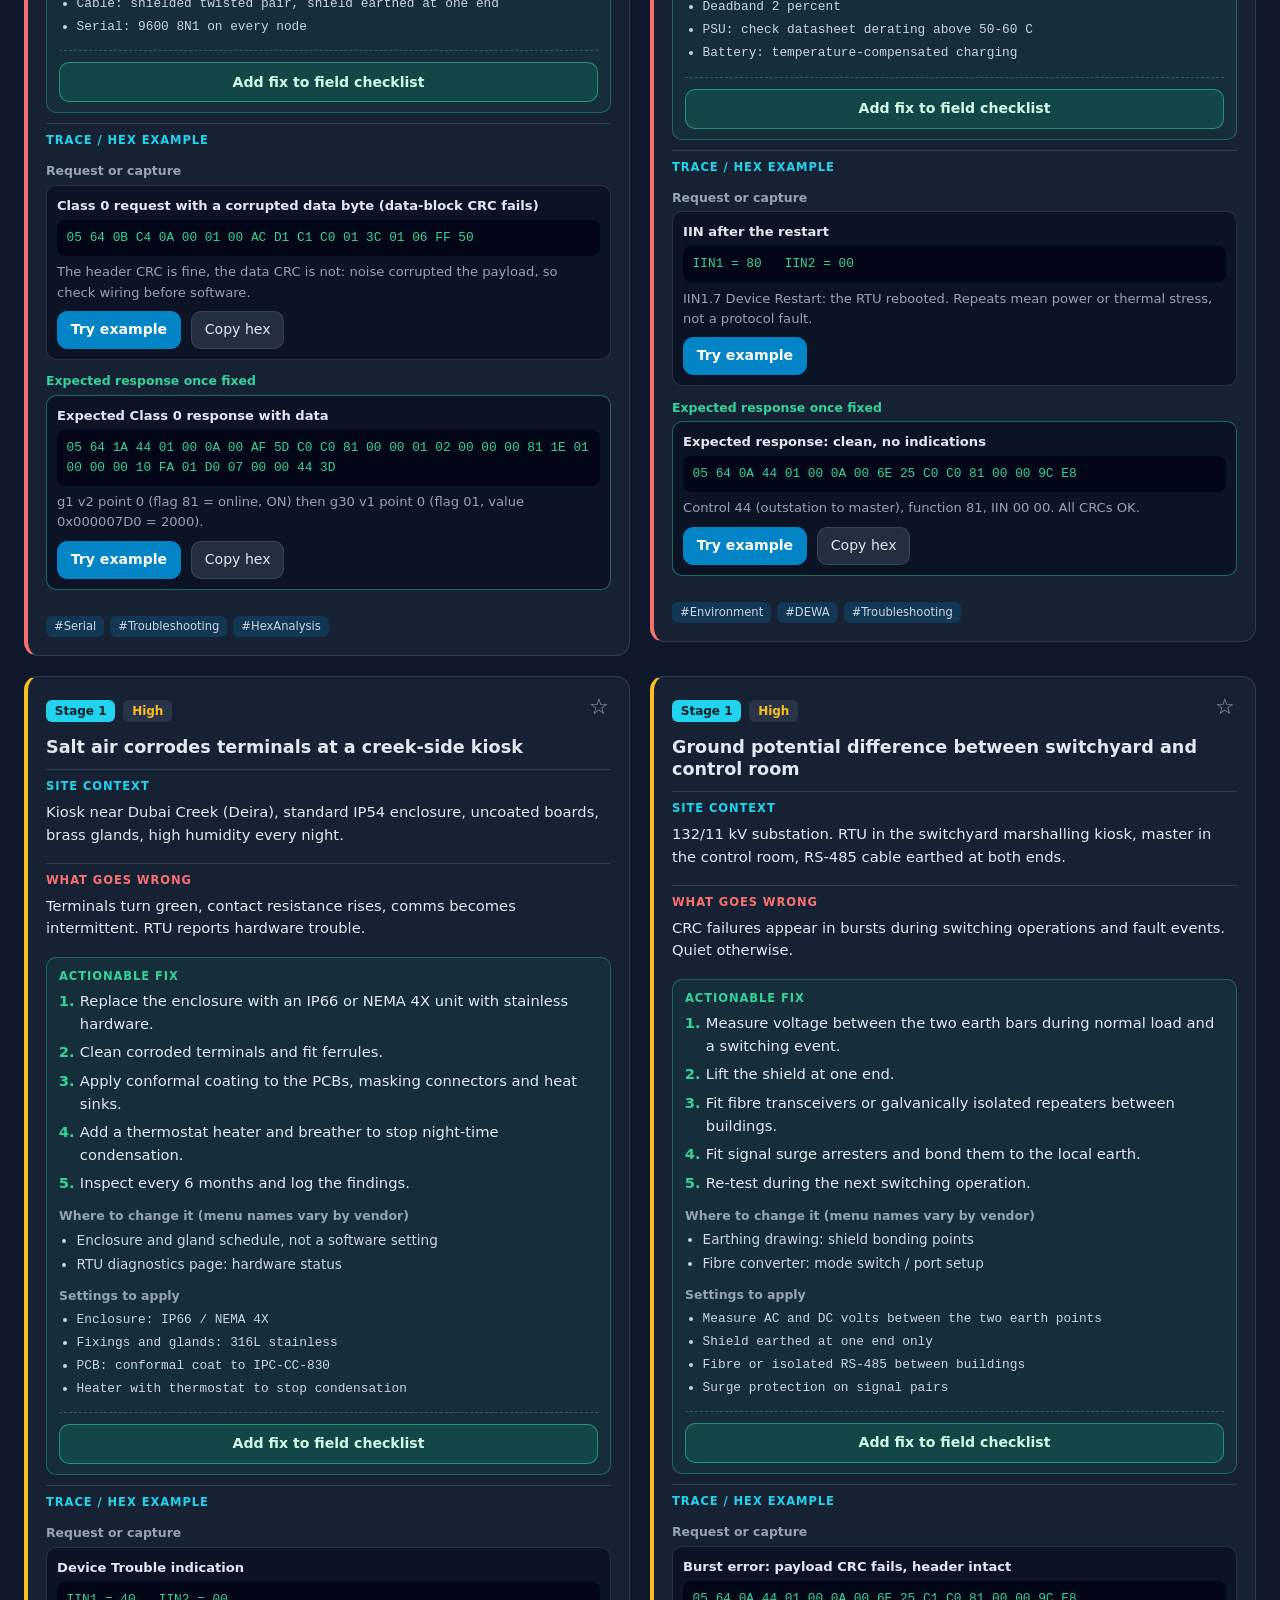
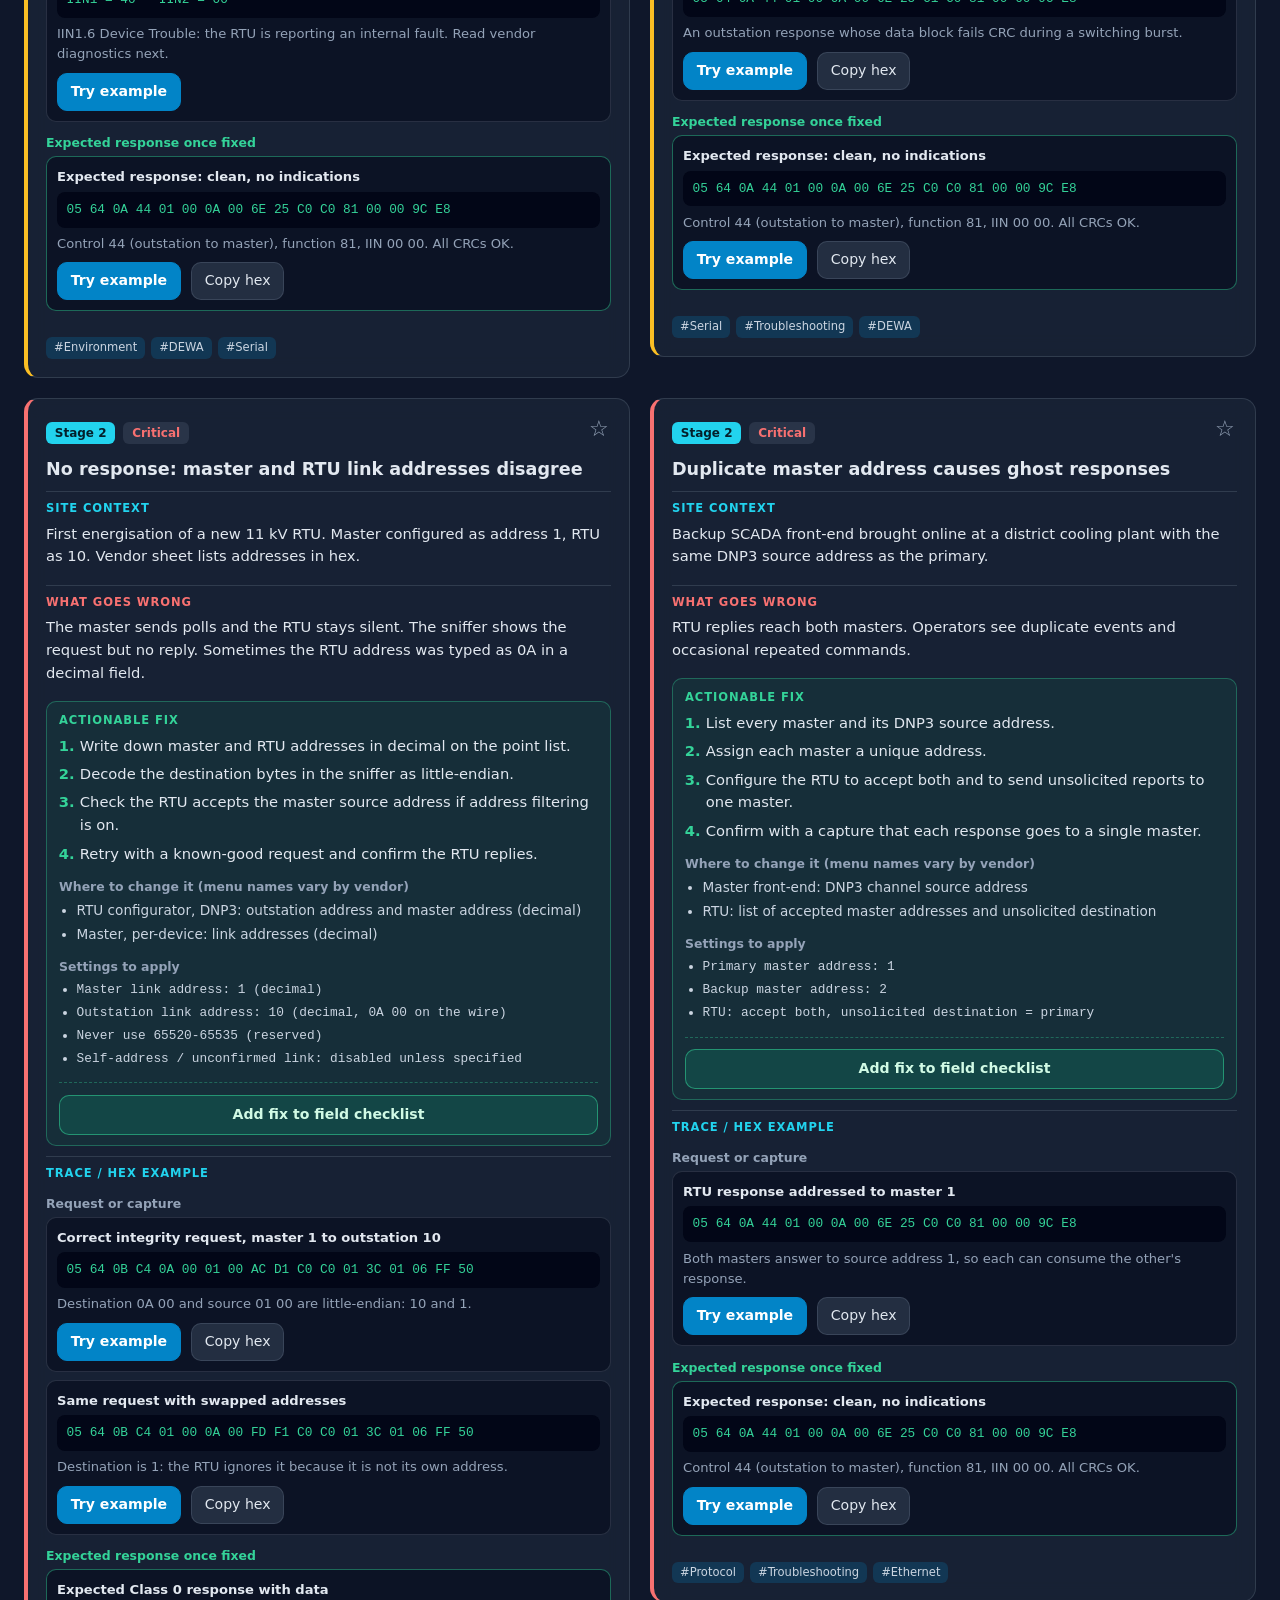
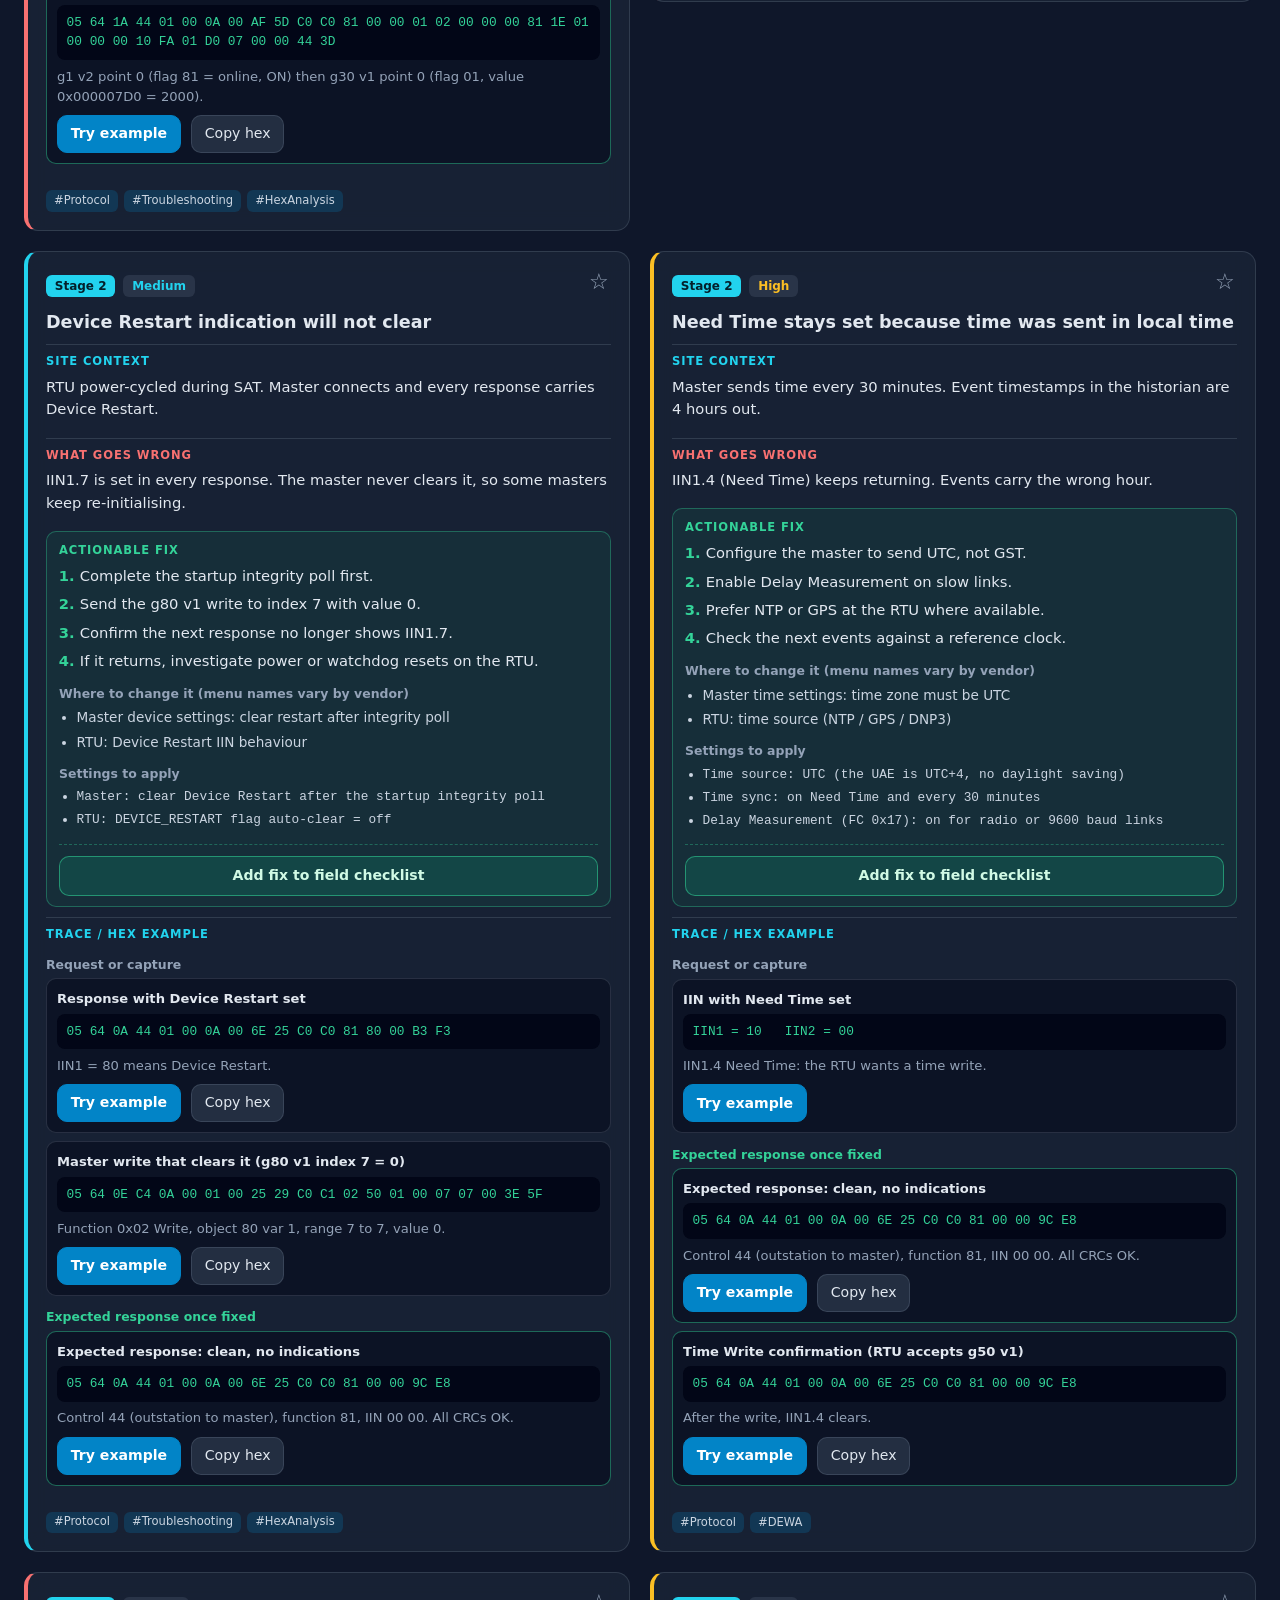
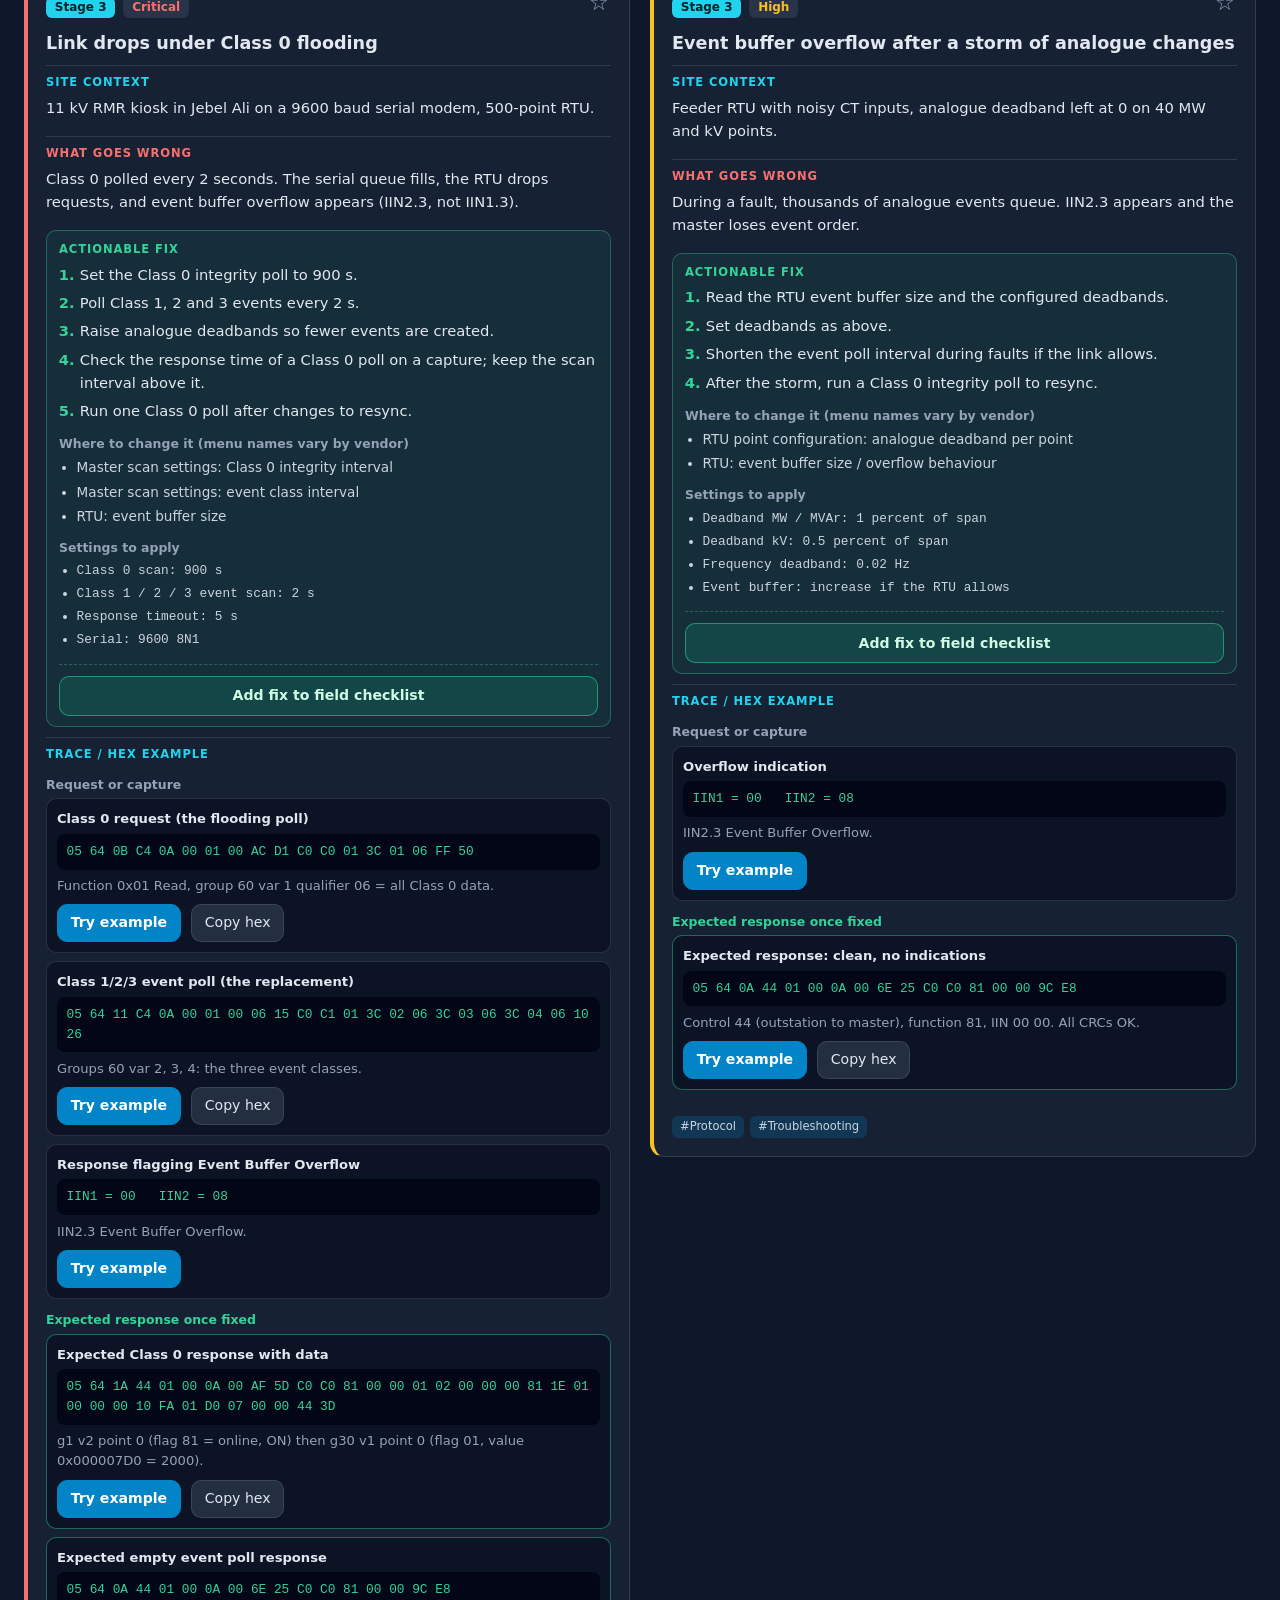
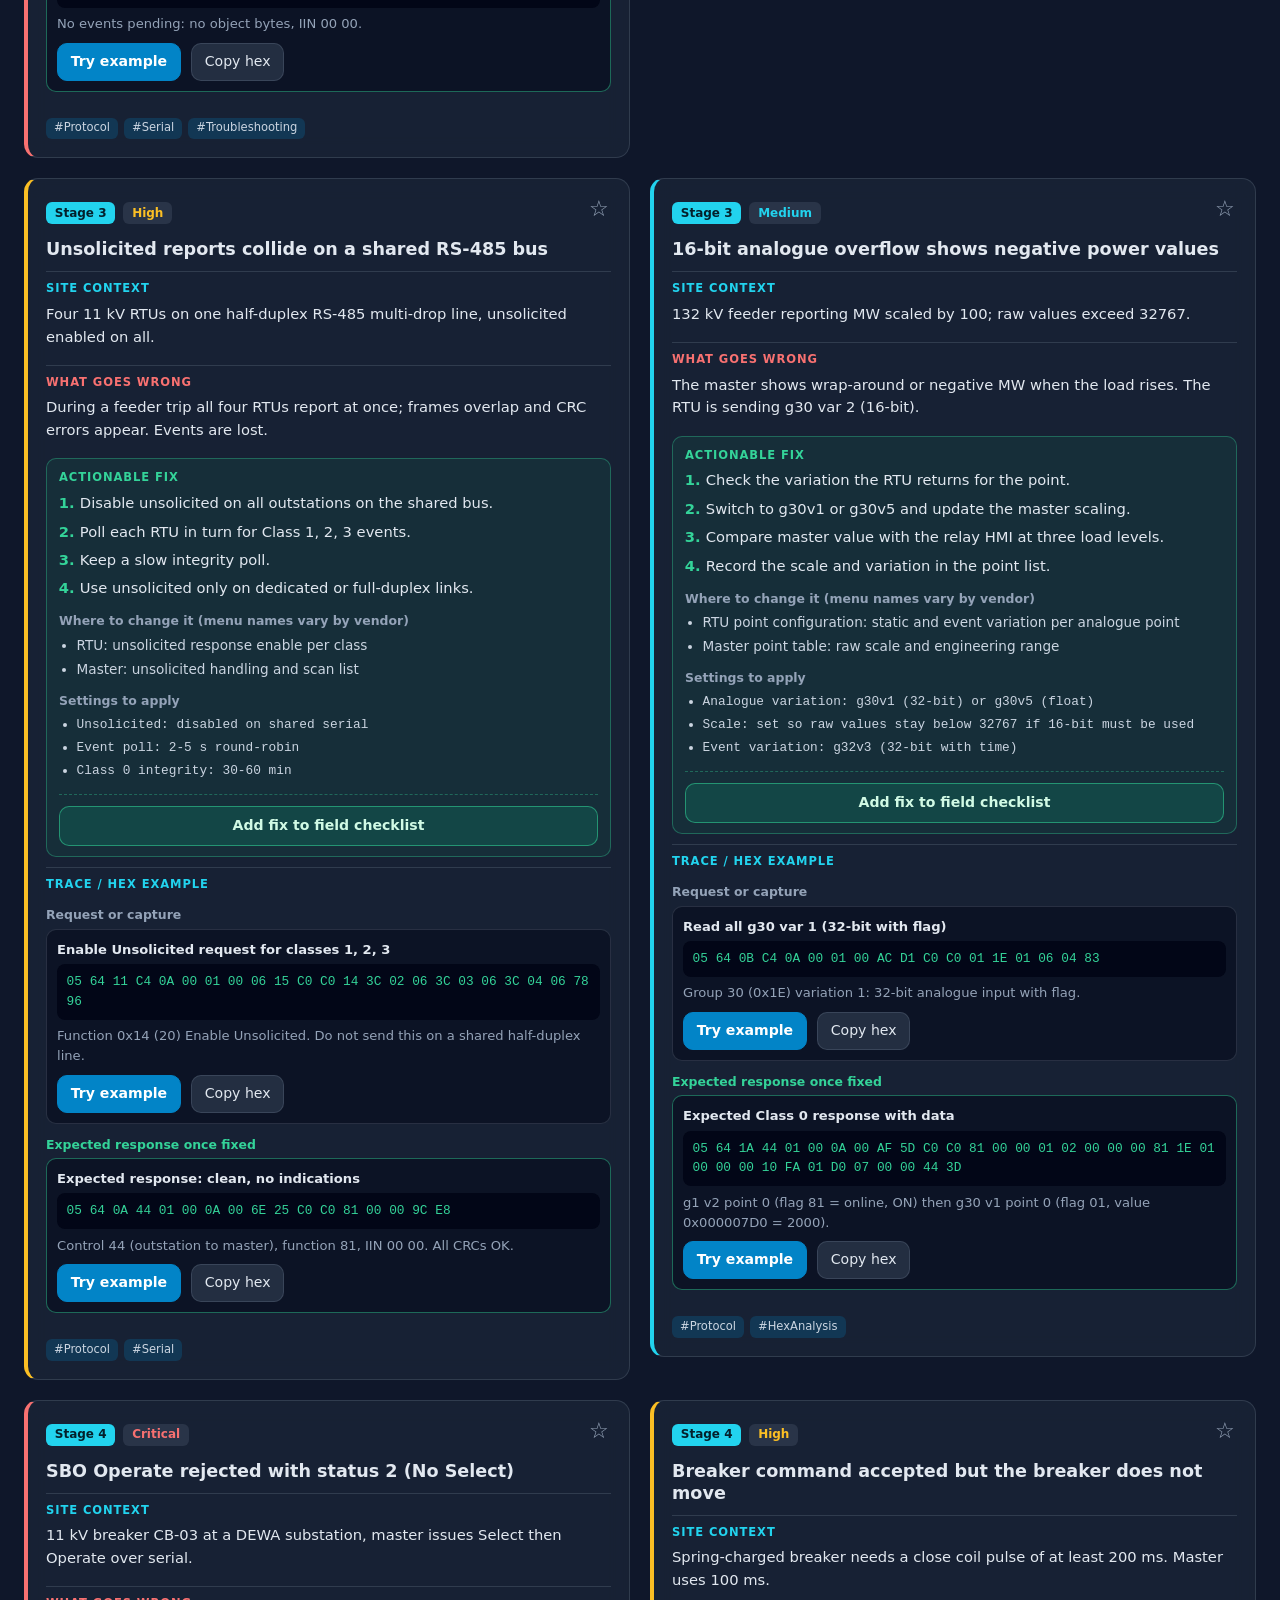
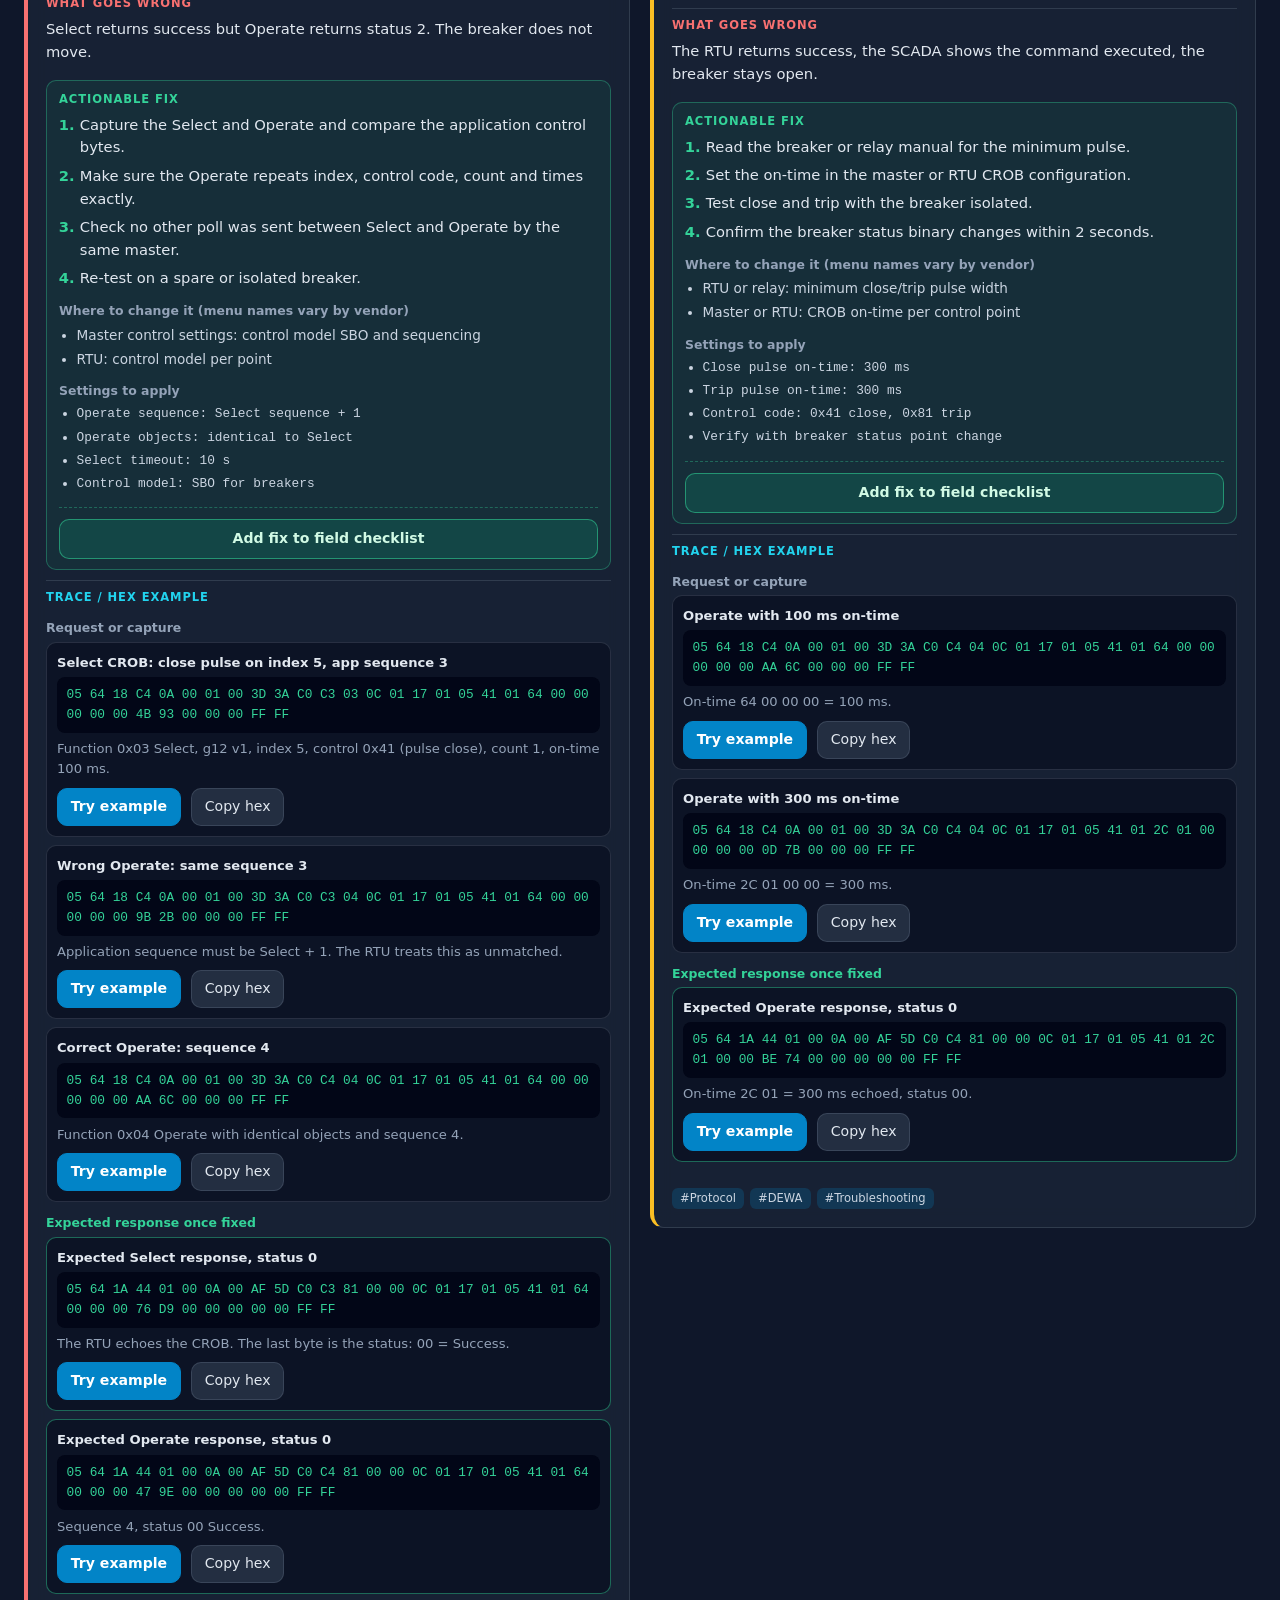
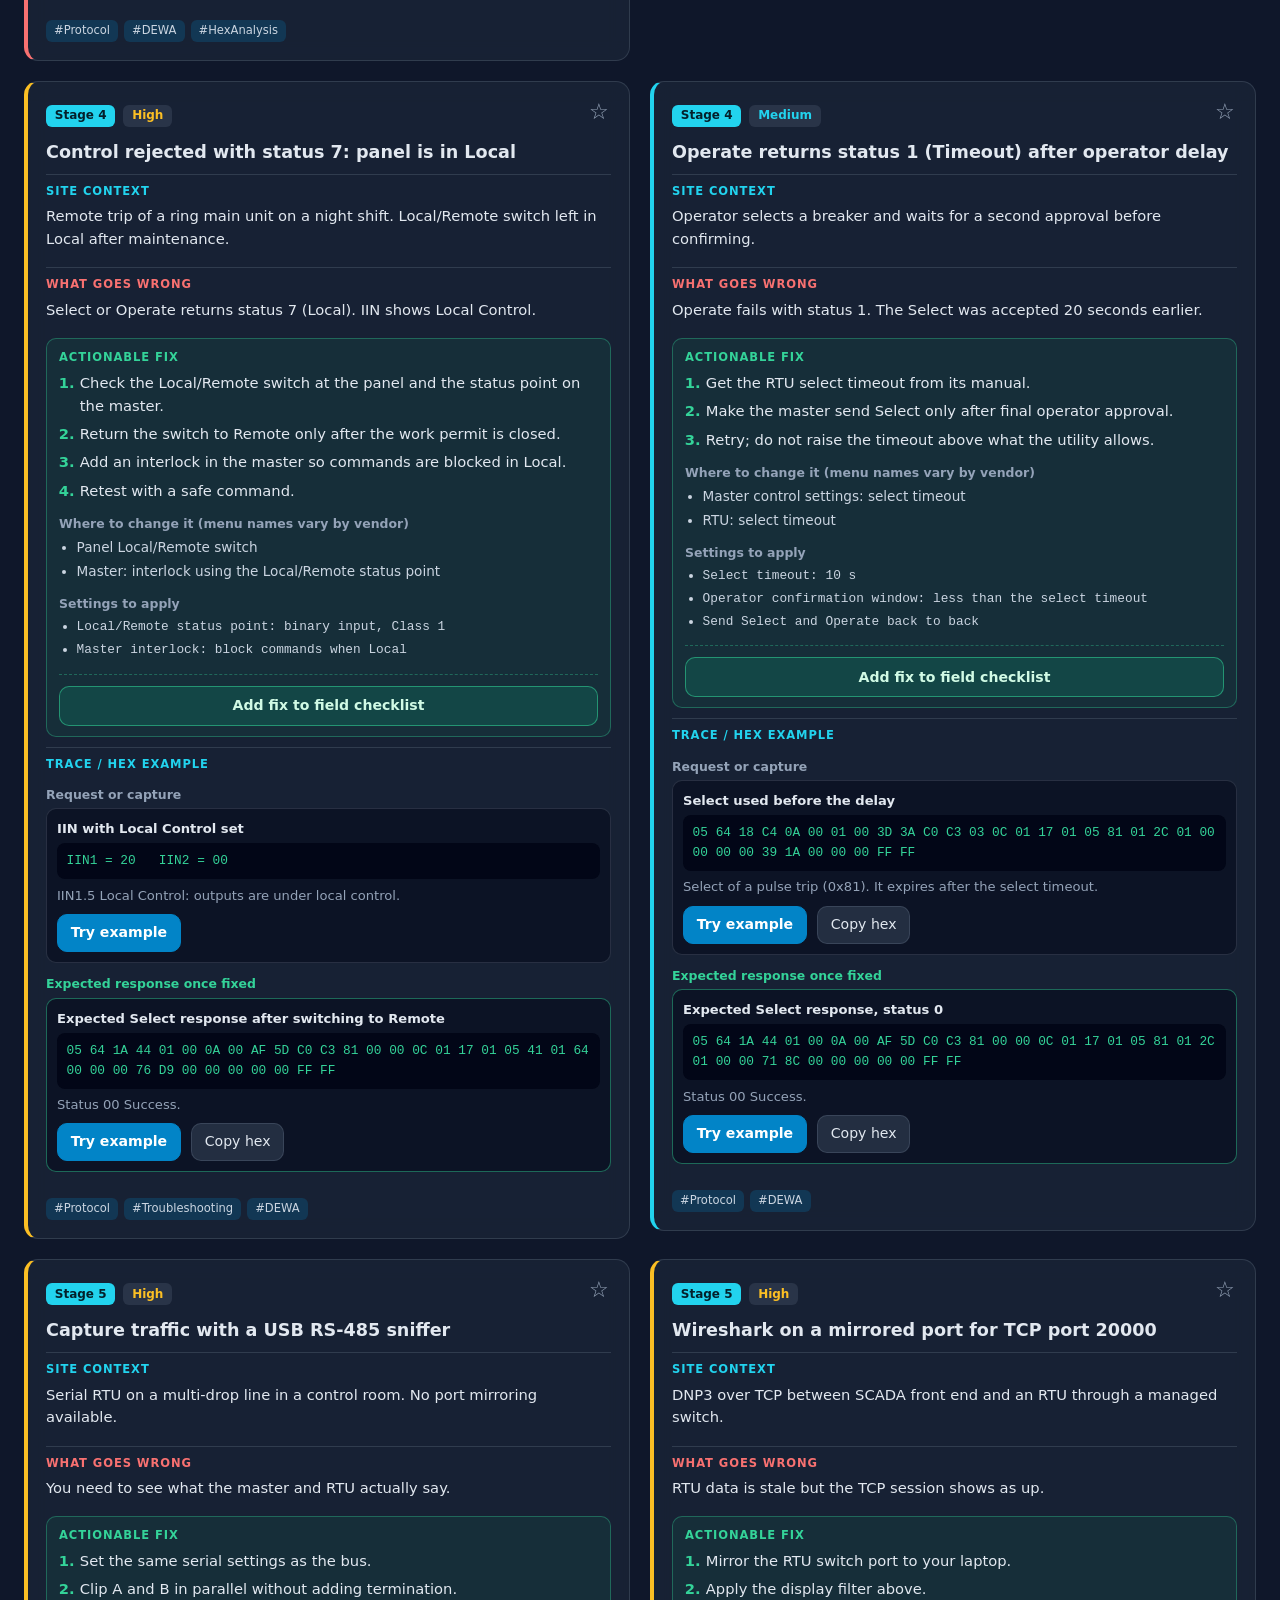
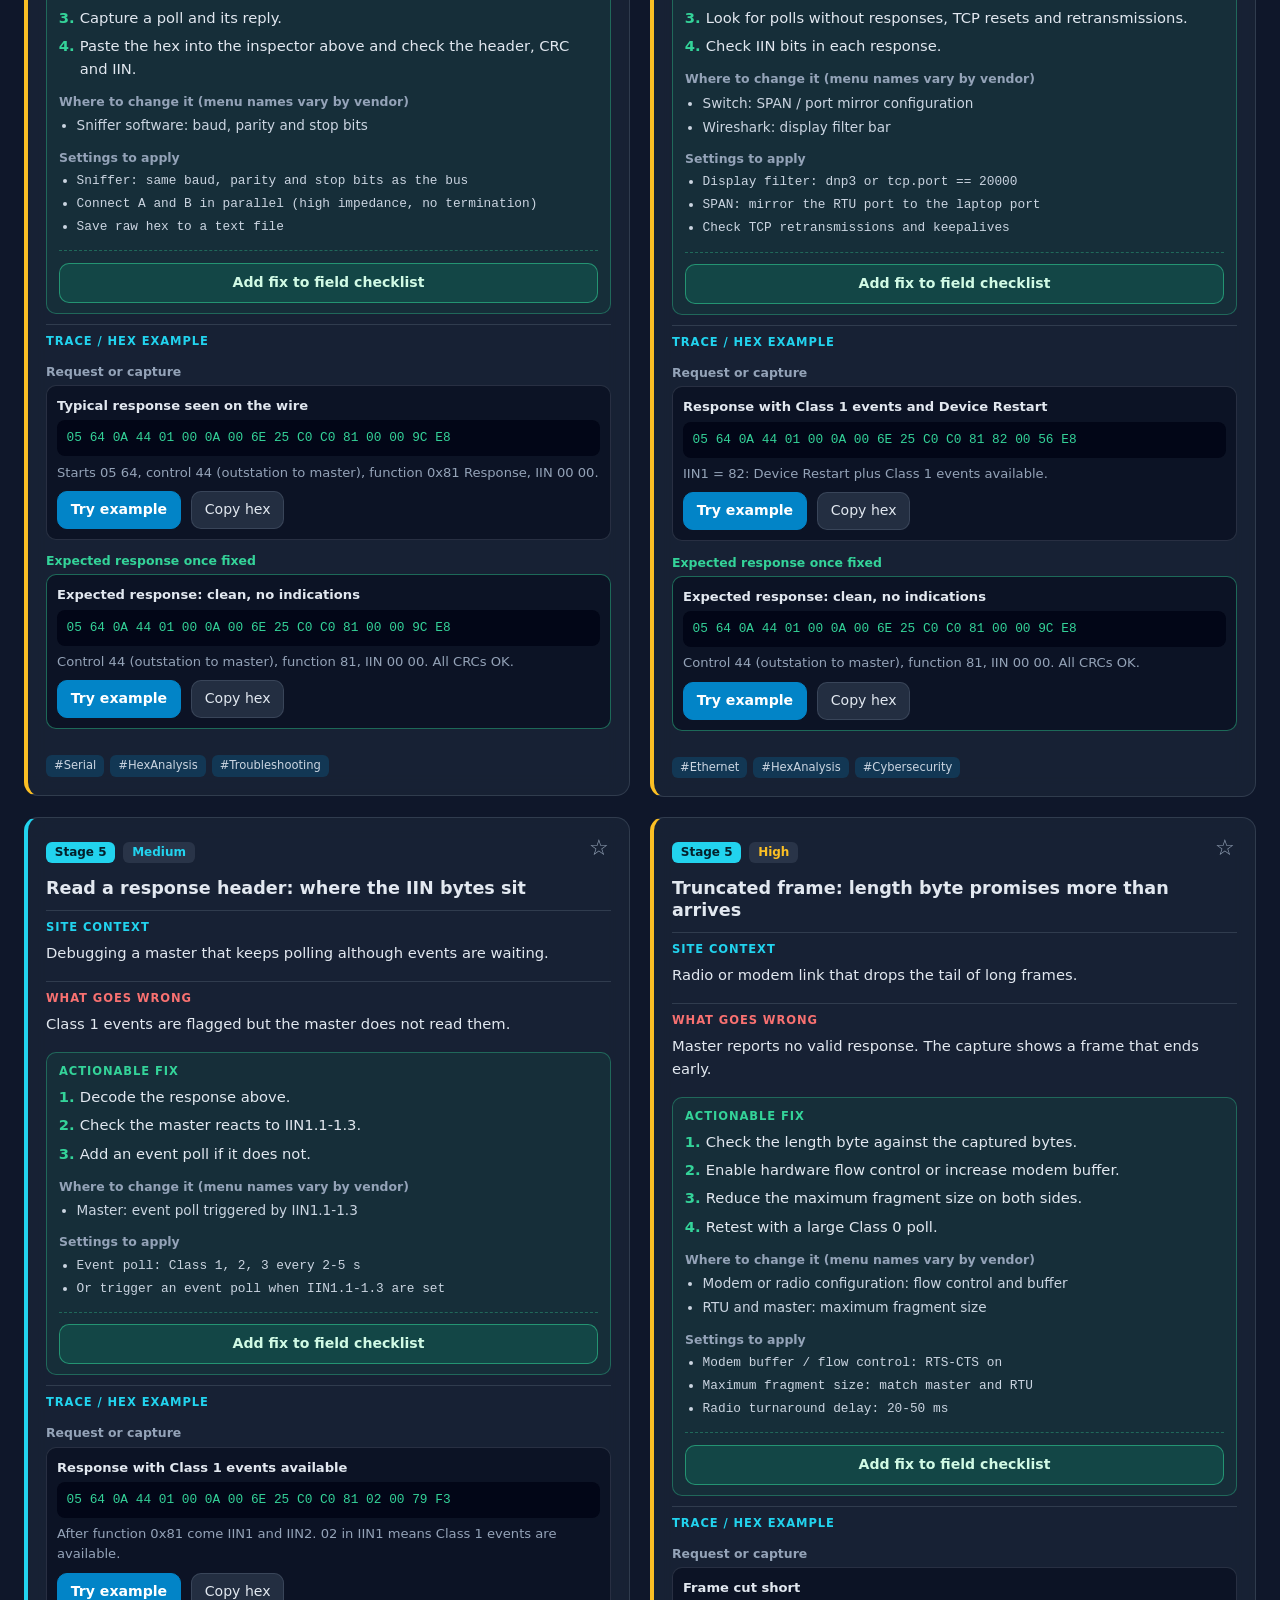
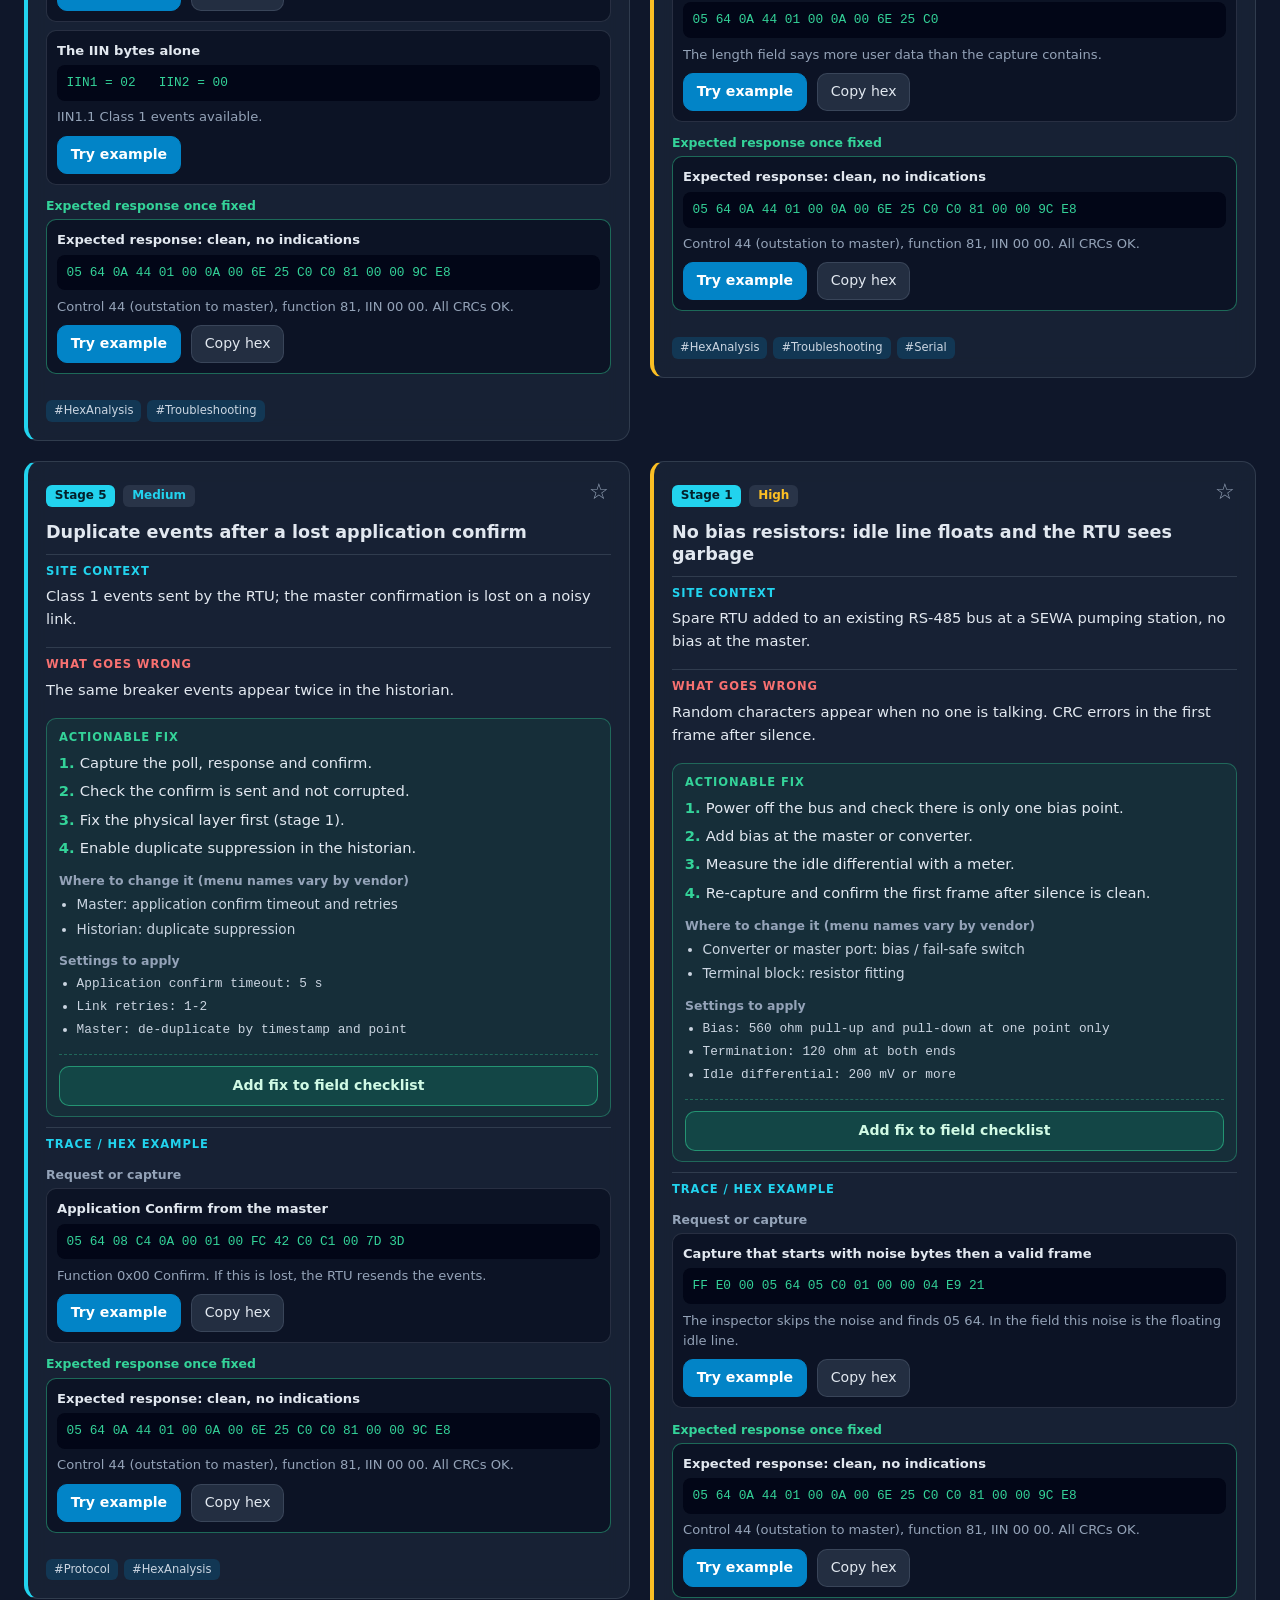
==== commit b3791c00: "Add files via upload" ====
--- a/index.html
+++ b/index.html
@@ -84,6 +84,7 @@
       <button type="button" class="tool-btn" data-tool="objects">Object Cheat Sheet</button>
       <button type="button" class="tool-btn" data-tool="sbo">SBO Simulator</button>
       <button type="button" class="tool-btn" data-tool="filters">Sniffer Filters</button>
+      <button type="button" class="tool-btn" data-tool="levels">DNP3 Levels</button>
     </nav>
   </header>
 
@@ -117,6 +118,18 @@
           <button id="hexClear" class="btn btn-ghost" type="button">Clear</button>
         </div>
         <div id="hexOut" class="hex-out" aria-live="polite"></div>
+        <p class="crc-note mono">DNP3 Link Layer CRC-16: Polynomial 0x3D65 | Initial Seed 0x0000 | Final XOR 0xFFFF | Inverted &amp; Little-Endian</p>
+        <details class="crc-ref">
+          <summary>CRC algorithm details</summary>
+          <ul>
+            <li>Name: CRC-16/DNP (reflected: input and output bits reversed, LSB first).</li>
+            <li>Polynomial 0x3D65 = x<sup>16</sup> + x<sup>13</sup> + x<sup>12</sup> + x<sup>11</sup> + x<sup>10</sup> + x<sup>8</sup> + x<sup>6</sup> + x<sup>5</sup> + x<sup>2</sup> + 1. Reflected form for shift-right code: 0xA6BC.</li>
+            <li>Seed 0x0000. Final XOR 0xFFFF (the result is inverted).</li>
+            <li>Sent low byte first. One CRC covers the 8 header bytes, then each data block of up to 16 bytes has its own.</li>
+            <li>Check value: CRC of ASCII "123456789" = 0xEA82.</li>
+            <li>Frame test: 05 64 05 C0 01 00 00 04 gives CRC 0x21E9, sent as E9 21.</li>
+          </ul>
+        </details>
       </article>
     </section>
 
@@ -177,10 +190,17 @@
       <p class="hint">Add steps from any tip. Progress is saved on this device.</p>
       <label class="lbl" for="siteName">Site / feeder</label>
       <input id="siteName" type="text" maxlength="80" placeholder="e.g. Jebel Ali 11 kV RMR-14" autocomplete="off">
+      <label class="lbl" for="siteRtu">RTU link address (decimal)</label>
+      <input id="siteRtu" type="text" inputmode="numeric" maxlength="5" placeholder="e.g. 10" autocomplete="off">
+      <label class="lbl" for="siteTime">Time sync status (GST, UTC+4)</label>
+      <select id="siteTime"><option value="unchecked">Not checked</option><option value="ok">Verified: UTC on the wire, GST in SCADA</option><option value="offset">Offset found: 4-hour difference</option></select>
+      <label class="lbl" for="siteDate">Verification date</label>
+      <input id="siteDate" type="date">
       <label class="lbl" for="siteNotes">Site notes (included in the summary)</label>
       <textarea id="siteNotes" rows="3" maxlength="600" placeholder="e.g. Baud 9600 8N1, RTU address 10, term. fitted at both ends"></textarea>
       <ul id="checklistItems" class="check-list"></ul>
       <div class="btn-row">
+        <button id="checklistHandover" class="btn btn-accent" type="button">Export Handover Summary</button>
         <button id="checklistSummary" class="btn btn-accent" type="button">Copy Commissioning Summary</button>
         <button id="checklistCopy" class="btn" type="button">Copy checklist</button>
         <button id="checklistReset" class="btn btn-ghost" type="button">Clear all</button>
--- a/style.css
+++ b/style.css
@@ -325,3 +325,50 @@
 .lbl { display: block; margin: .6rem 0 .25rem; font-size: .8rem; color: var(--muted); }
 .drawer-card textarea, .drawer-card input[type="text"] { font-size: 16px; }
 #checklist .btn-row .btn { flex: 1 1 100%; }
+
+/* presets note and conversion table */
+.preset-note { background: rgba(251,191,36,.1); border-left: 3px solid var(--amber); border-radius: 6px; padding: .4rem .6rem; font-size: .8rem !important; color: #fde68a !important; }
+.conv summary { cursor: pointer; font-weight: 600; color: var(--cyan); padding: .4rem 0; min-height: 40px; display: flex; align-items: center; }
+.conv-table { min-width: 620px; }
+.conv-table th, .conv-table td { white-space: normal; overflow-wrap: normal; word-break: normal; min-width: 150px; vertical-align: top; }
+
+/* iOS install helper */
+.ios-steps { list-style: none; margin: 1rem 0; padding: 0; display: grid; gap: 12px; }
+.ios-steps li { display: flex; gap: 12px; align-items: center; background: rgba(2,6,23,.5); border: 1px solid var(--line); border-radius: 12px; padding: 14px; font-size: 1rem; }
+.ios-steps li > div { display: flex; align-items: center; gap: 10px; flex-wrap: wrap; }
+.step-n { flex: none; width: 34px; height: 34px; border-radius: 50%; background: var(--cyan); color: #04202b; font-weight: 800; display: grid; place-items: center; }
+.share-ico { width: 26px; height: 26px; color: var(--cyan); flex: none; }
+
+/* levels table, address warning, SBO caution, handover fields */
+.lvl-table { min-width: 560px; }
+.lvl-table th, .lvl-table td { white-space: normal; overflow-wrap: normal; word-break: normal; min-width: 150px; vertical-align: top; }
+.lvl-table td:first-child { min-width: 80px; white-space: nowrap; }
+.hex-table tr.warn td { background: rgba(251,191,36,.1); }
+.hex-table tr.warn td:last-child { color: var(--amber); }
+.caution { background: rgba(248,113,113,.12); border: 1px solid rgba(248,113,113,.55); border-left: 4px solid var(--red); border-radius: 10px; padding: .6rem .8rem; margin: .6rem 0; font-size: .88rem; }
+.caution b { color: #fecaca; display: block; margin-bottom: .2rem; }
+#siteTime, #siteDate { font-size: 16px; }
+
+/* ---------- compact toolbar and header ---------- */
+.toolbar { display: flex; flex-wrap: nowrap; overflow-x: auto; white-space: nowrap; gap: .5rem; scrollbar-width: none; -ms-overflow-style: none; -webkit-overflow-scrolling: touch; }
+.toolbar::-webkit-scrollbar, .pill-row::-webkit-scrollbar, .stages::-webkit-scrollbar { display: none; }
+.pill-row, .stages { scrollbar-width: none; }
+.tool-btn { white-space: nowrap; }
+.crc-note { margin: .6rem 0 0; font-size: .74rem; color: var(--cyan); overflow-wrap: anywhere; }
+.crc-ref { margin-top: .4rem; font-size: .8rem; color: #cbd5e1; }
+.crc-ref summary { cursor: pointer; color: var(--muted); min-height: 32px; display: flex; align-items: center; }
+.crc-ref ul { margin: .2rem 0 0; padding-left: 1.1rem; }
+.crc-ref li { margin-bottom: .25rem; }
+#manualBox { font-size: 16px; }
+@media (max-width: 480px) {
+  .topbar { padding-top: calc(env(safe-area-inset-top) + 6px); padding-bottom: 6px; }
+  .topbar-row input[type="search"] { padding: .4rem .7rem; min-height: 38px; }
+  .topbar-row .badge { padding: .2rem .55rem; font-size: .72rem; }
+  .brand-mark { width: 30px; height: 30px; }
+  .filters, .toolbar { margin-top: 4px; }
+  .pill-row, .toolbar { padding-bottom: 0; }
+  .pill { min-height: 32px; padding: .25rem .7rem; font-size: .78rem; }
+  .tool-btn { min-height: 32px; padding: .25rem .7rem; font-size: .76rem; border-radius: 8px; }
+  html { scroll-padding-top: 9rem; }
+  .scen { scroll-margin-top: 9.5rem; }
+}
